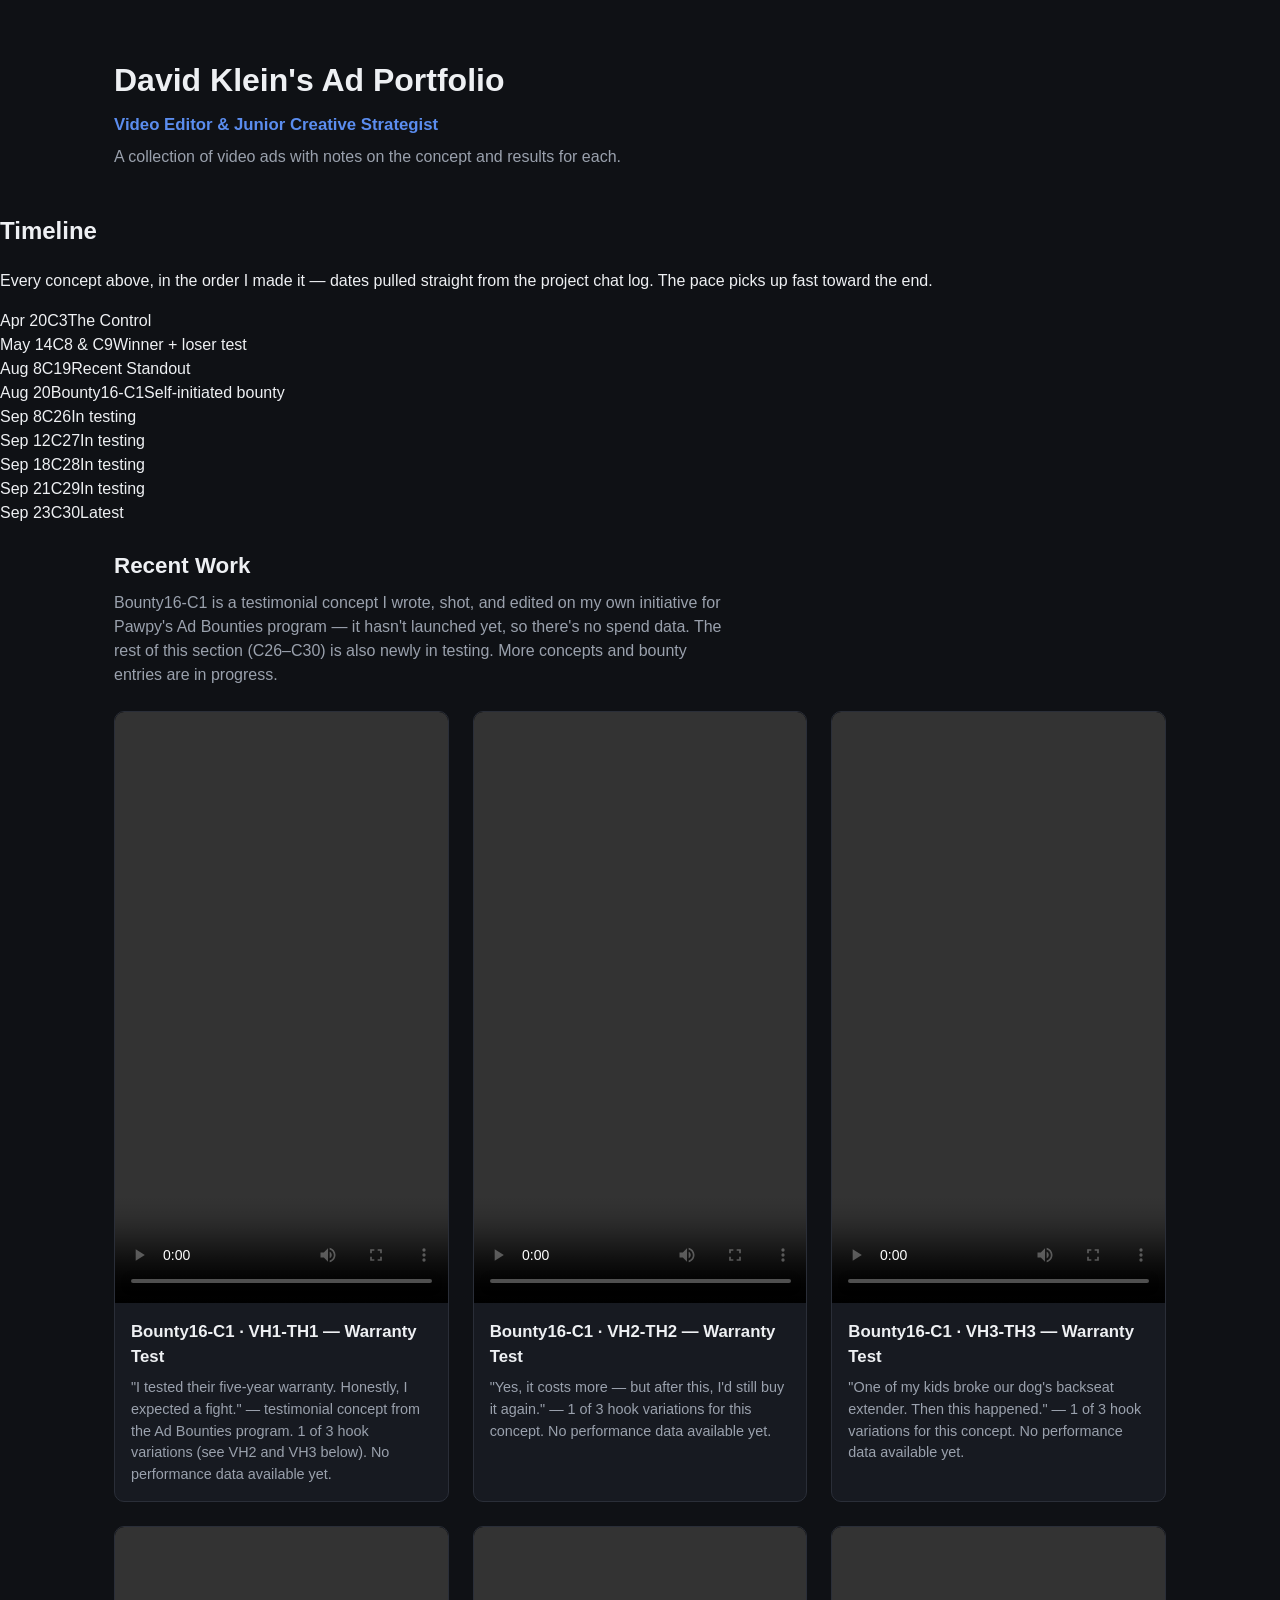
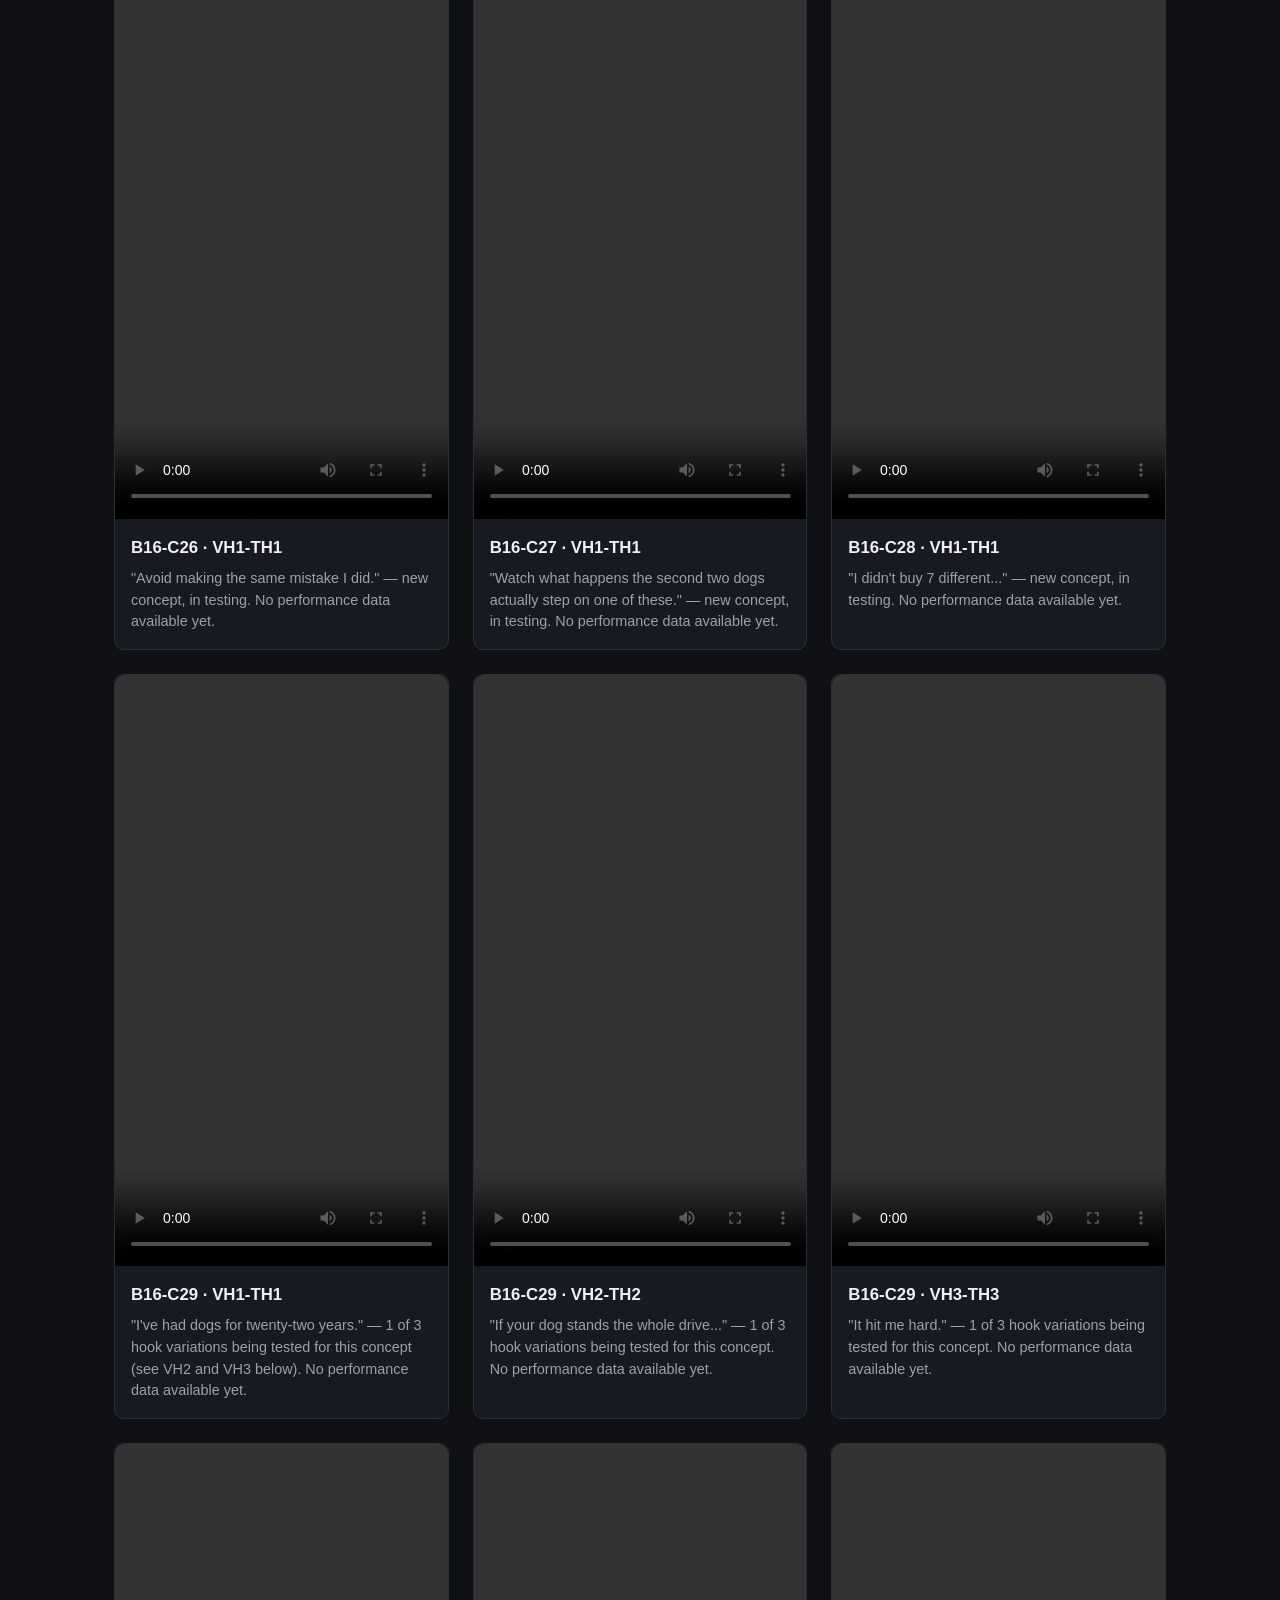
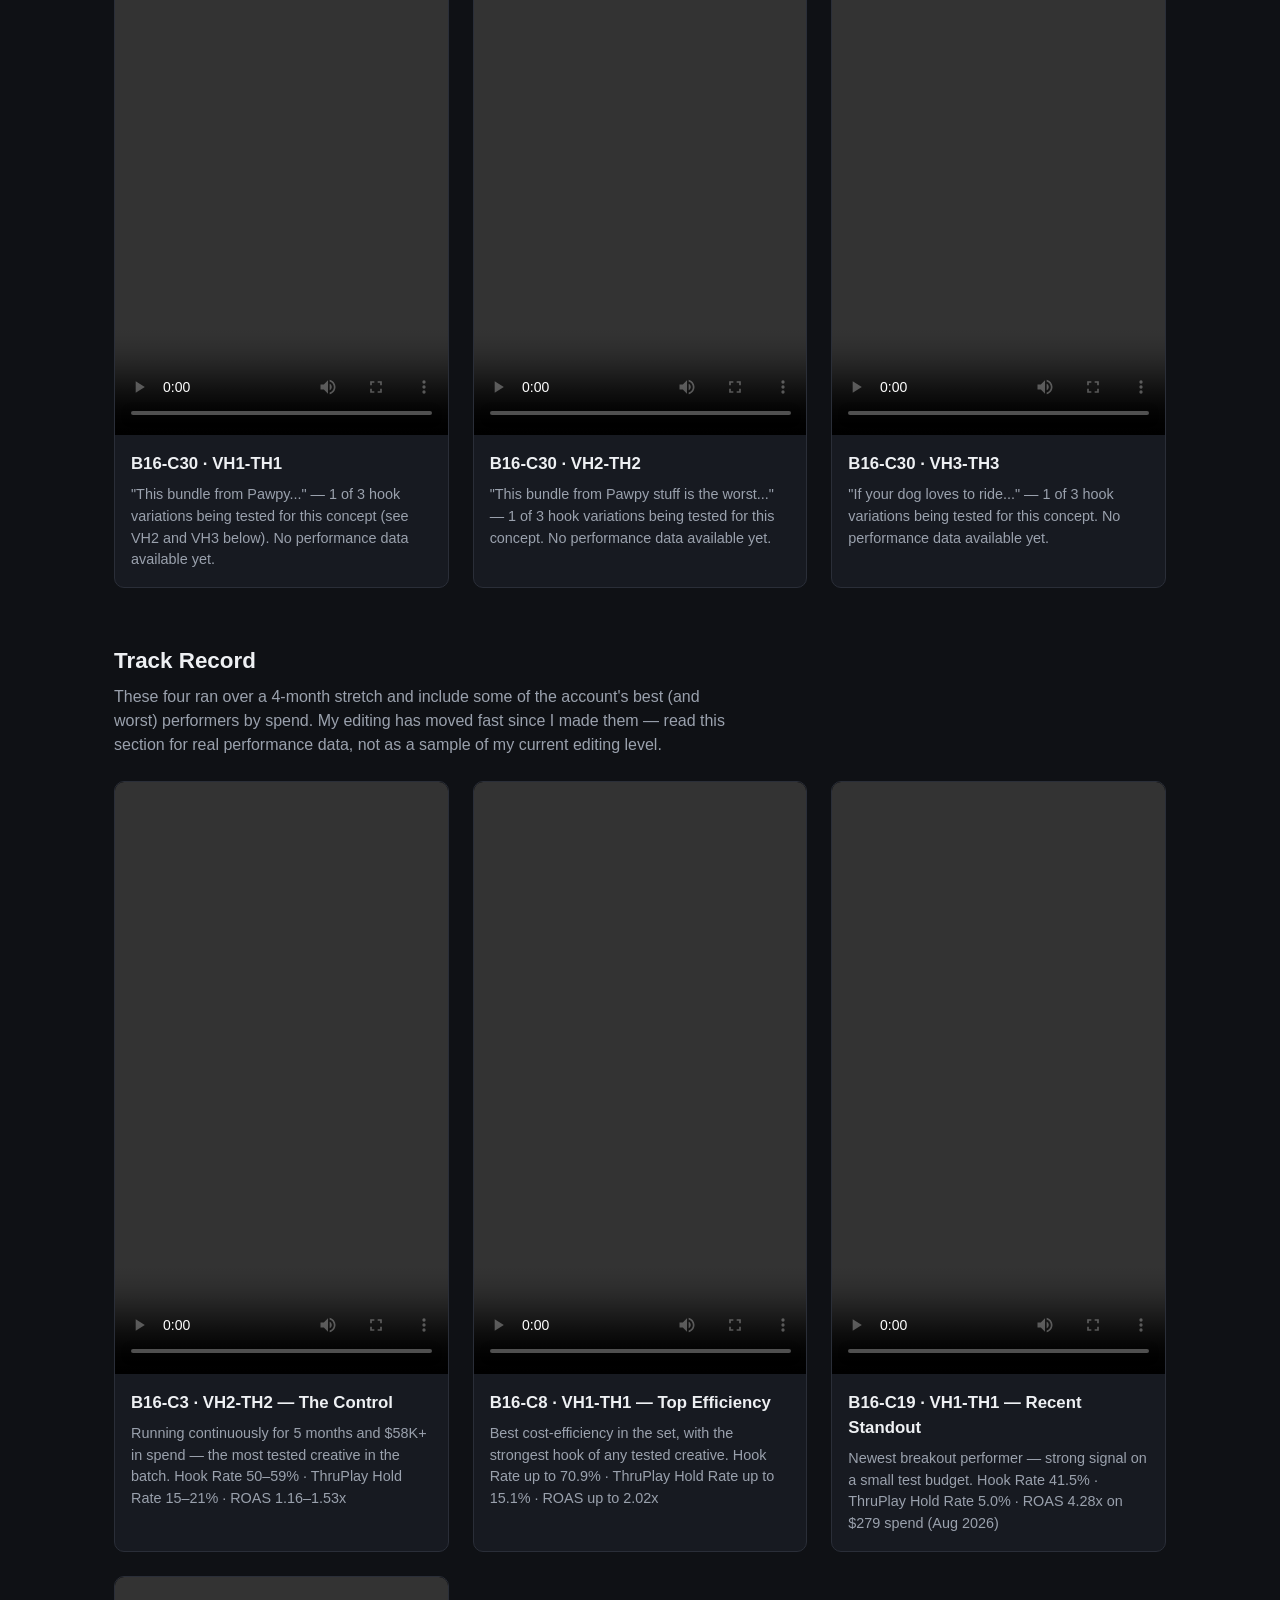
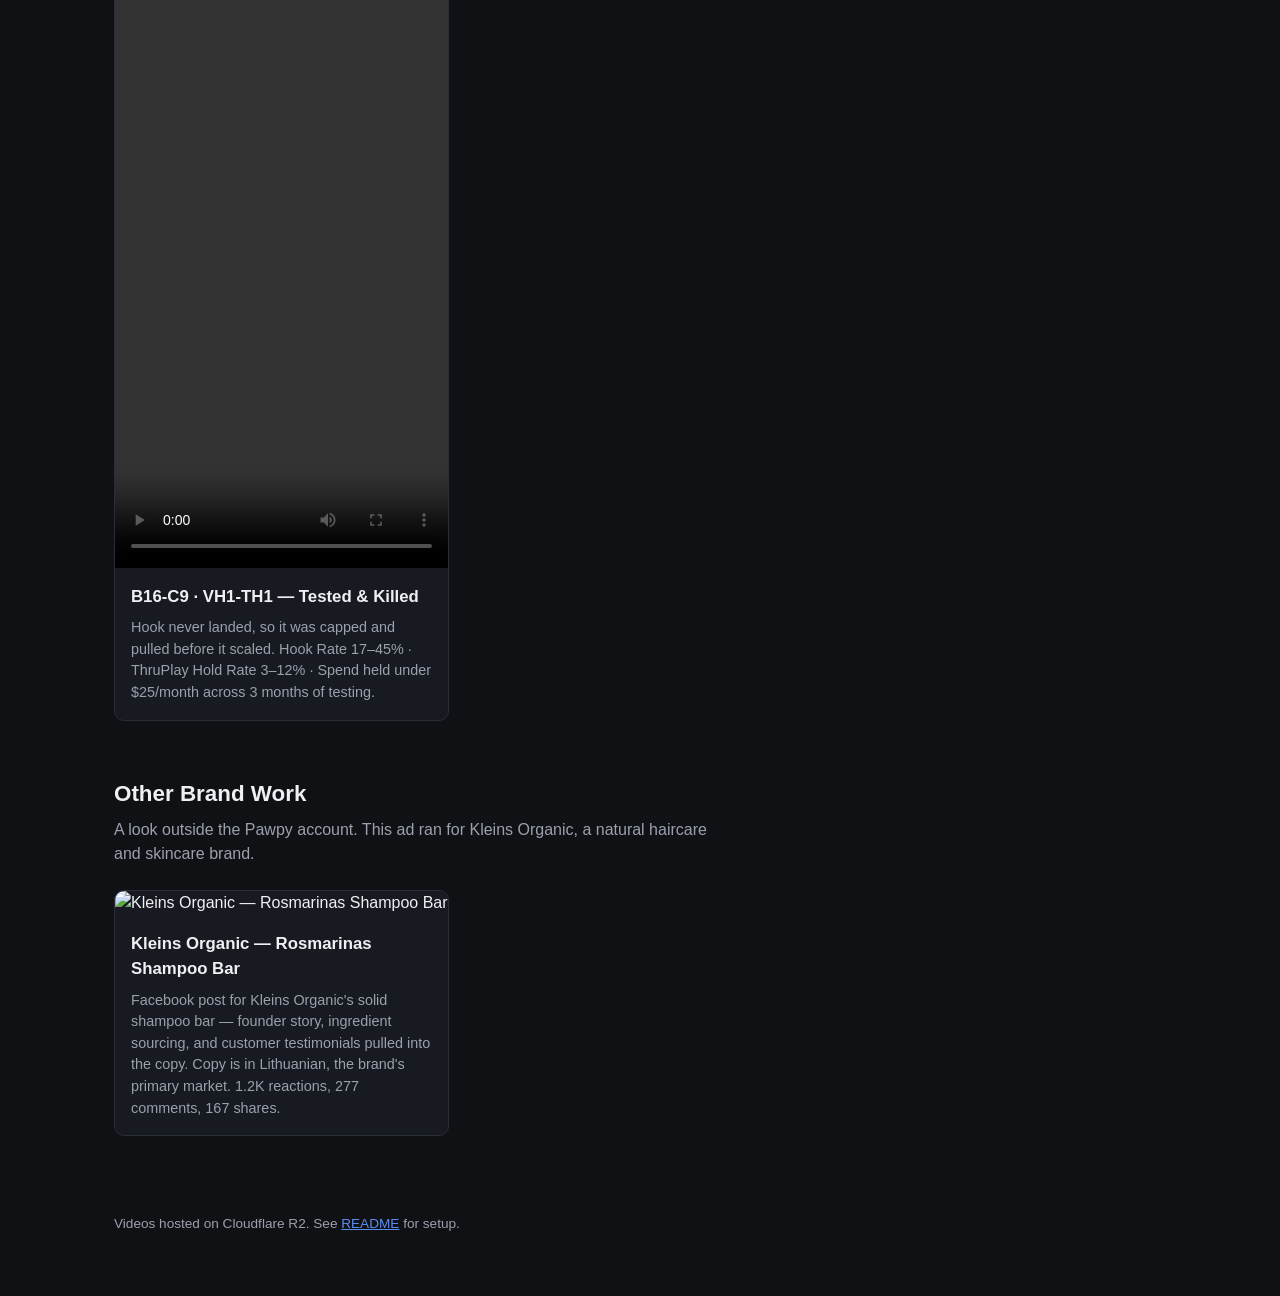
==== index.html @ e11c593f "Add #timeline mount point to index.html" ====
<!DOCTYPE html>
<html lang="en">
<head>
<meta charset="UTF-8" />
<meta name="viewport" content="width=device-width, initial-scale=1.0" />
<title>David Klein — Ad Portfolio</title>
<meta name="description" content="David Klein's video ad portfolio" />
<link rel="stylesheet" href="styles.css" />
</head>
<body>
<header>
<h1>David Klein's Ad Portfolio</h1>
<p class="subtitle">Video Editor &amp; Junior Creative Strategist</p>
<p>A collection of video ads with notes on the concept and results for each.</p>
</header>

<div id="timeline"></div>

<main id="portfolio"></main>

<footer>
<p>Videos hosted on Cloudflare R2. See <a href="README.md">README</a> for setup.</p>
</footer>

<script src="videos.js"></script>
<script src="app.js"></script>
</body>
</html>
---- styles.css ----
:root {
--bg: #0f1115;
--surface: #171a21;
--border: #2a2e38;
--text: #eef0f3;
--text-dim: #9aa1ad;
--accent: #5b8def;
}

* {
box-sizing: border-box;
}

body {
margin: 0;
font-family: -apple-system, BlinkMacSystemFont, "Segoe UI", Helvetica, Arial, sans-serif;
background: var(--bg);
color: var(--text);
line-height: 1.5;
}

header {
max-width: 1100px;
margin: 0 auto;
padding: 56px 24px 24px;
}

header h1 {
margin: 0 0 8px;
font-size: 2rem;
}

header .subtitle {
margin: 0 0 8px;
color: var(--accent);
font-weight: 600;
font-size: 1.05rem;
}

header p {
margin: 0;
color: var(--text-dim);
max-width: 60ch;
}

main {
max-width: 1100px;
margin: 0 auto;
padding: 24px 24px 64px;
}

.portfolio-section {
margin-bottom: 56px;
}

.portfolio-section:last-child {
margin-bottom: 0;
}

.portfolio-section h2 {
margin: 0 0 8px;
font-size: 1.4rem;
}

.section-intro {
margin: 0 0 24px;
color: var(--text-dim);
max-width: 70ch;
}

.grid {
display: grid;
grid-template-columns: repeat(auto-fill, minmax(320px, 1fr));
gap: 24px;
}

.card {
background: var(--surface);
border: 1px solid var(--border);
border-radius: 10px;
overflow: hidden;
display: flex;
flex-direction: column;
}

.card video {
width: 100%;
aspect-ratio: 9 / 16;
object-fit: cover;
background: #000;
display: block;
}

.card .placeholder {
width: 100%;
aspect-ratio: 9 / 16;
display: flex;
align-items: center;
justify-content: center;
color: var(--text-dim);
font-size: 0.85rem;
text-align: center;
padding: 16px;
background: repeating-linear-gradient(
45deg,
#1c2029,
#1c2029 10px,
#20242e 10px,
#20242e 20px
);
}

.card-body {
padding: 16px;
}

.card-body h3 {
margin: 0 0 8px;
font-size: 1.05rem;
}

.card-body p {
margin: 0;
color: var(--text-dim);
font-size: 0.9rem;
}

footer {
max-width: 1100px;
margin: 0 auto;
padding: 0 24px 48px;
color: var(--text-dim);
font-size: 0.85rem;
}

footer a {
color: var(--accent);
}
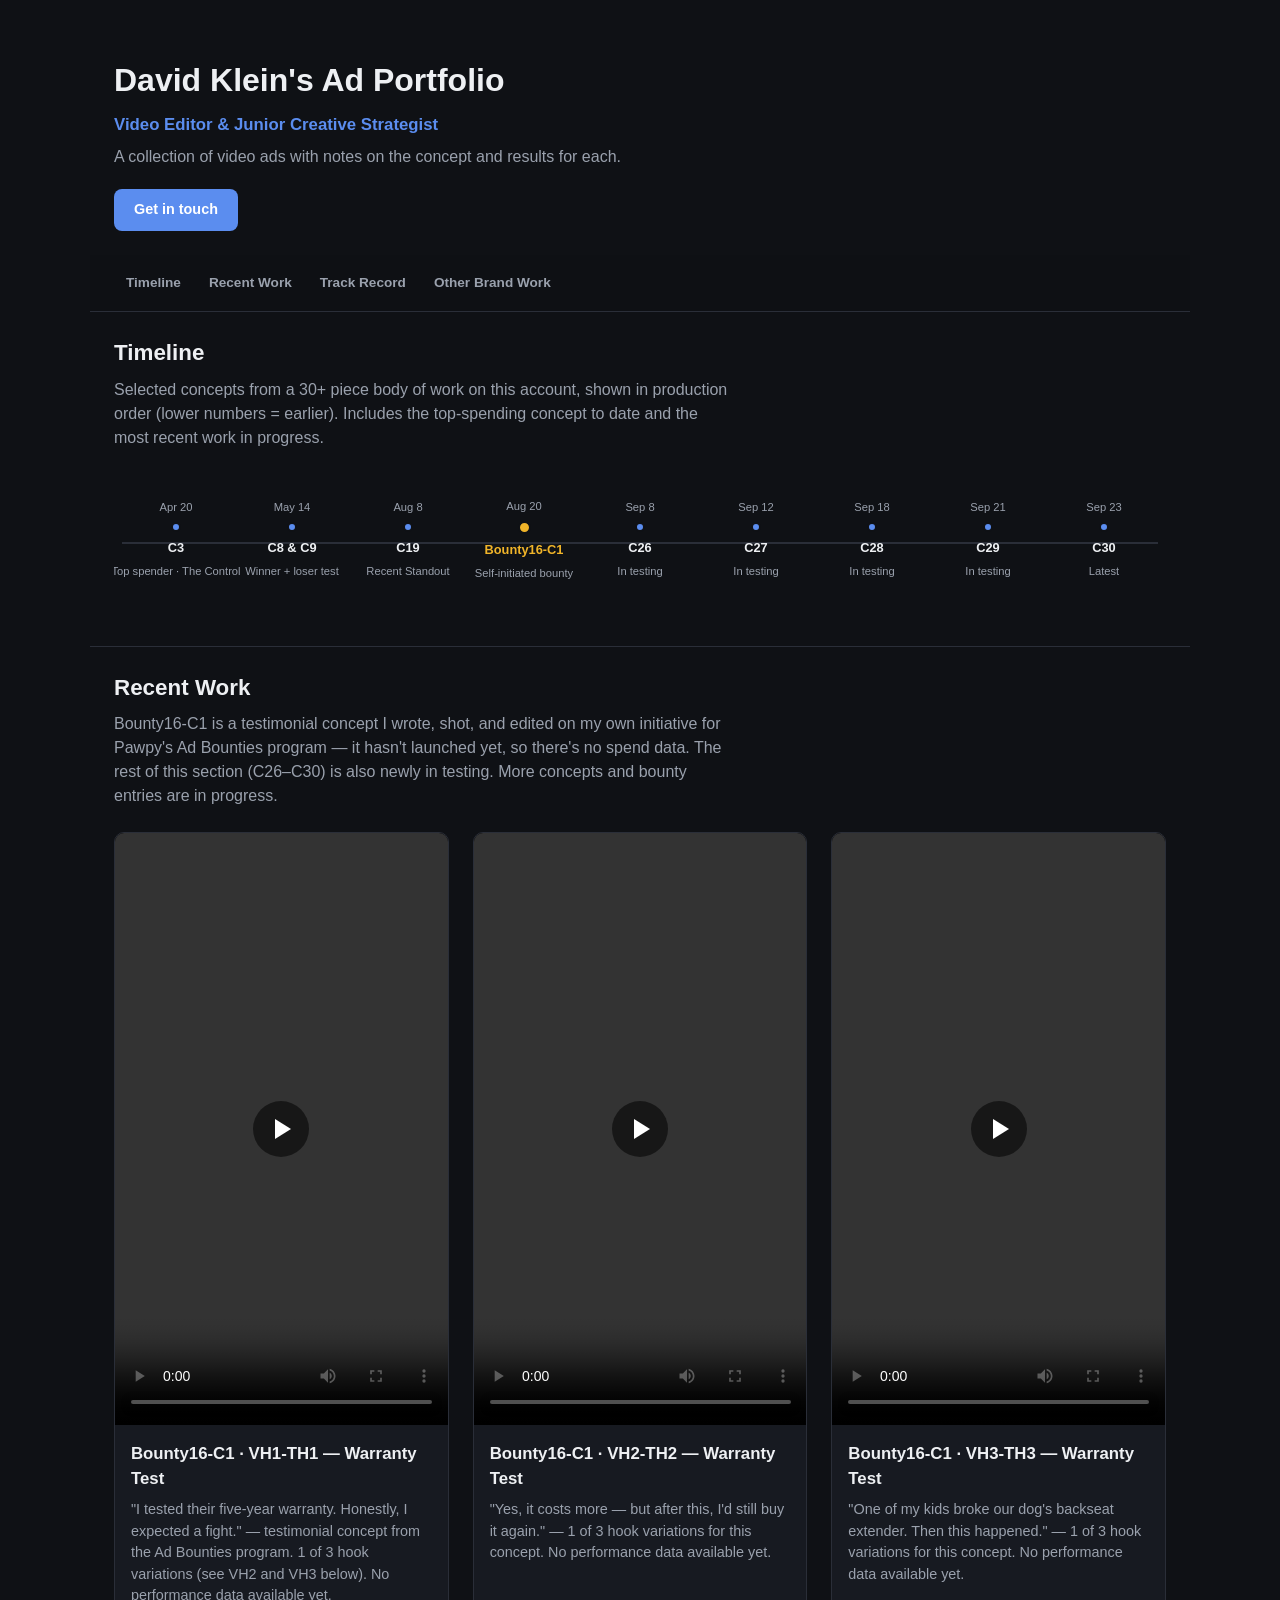
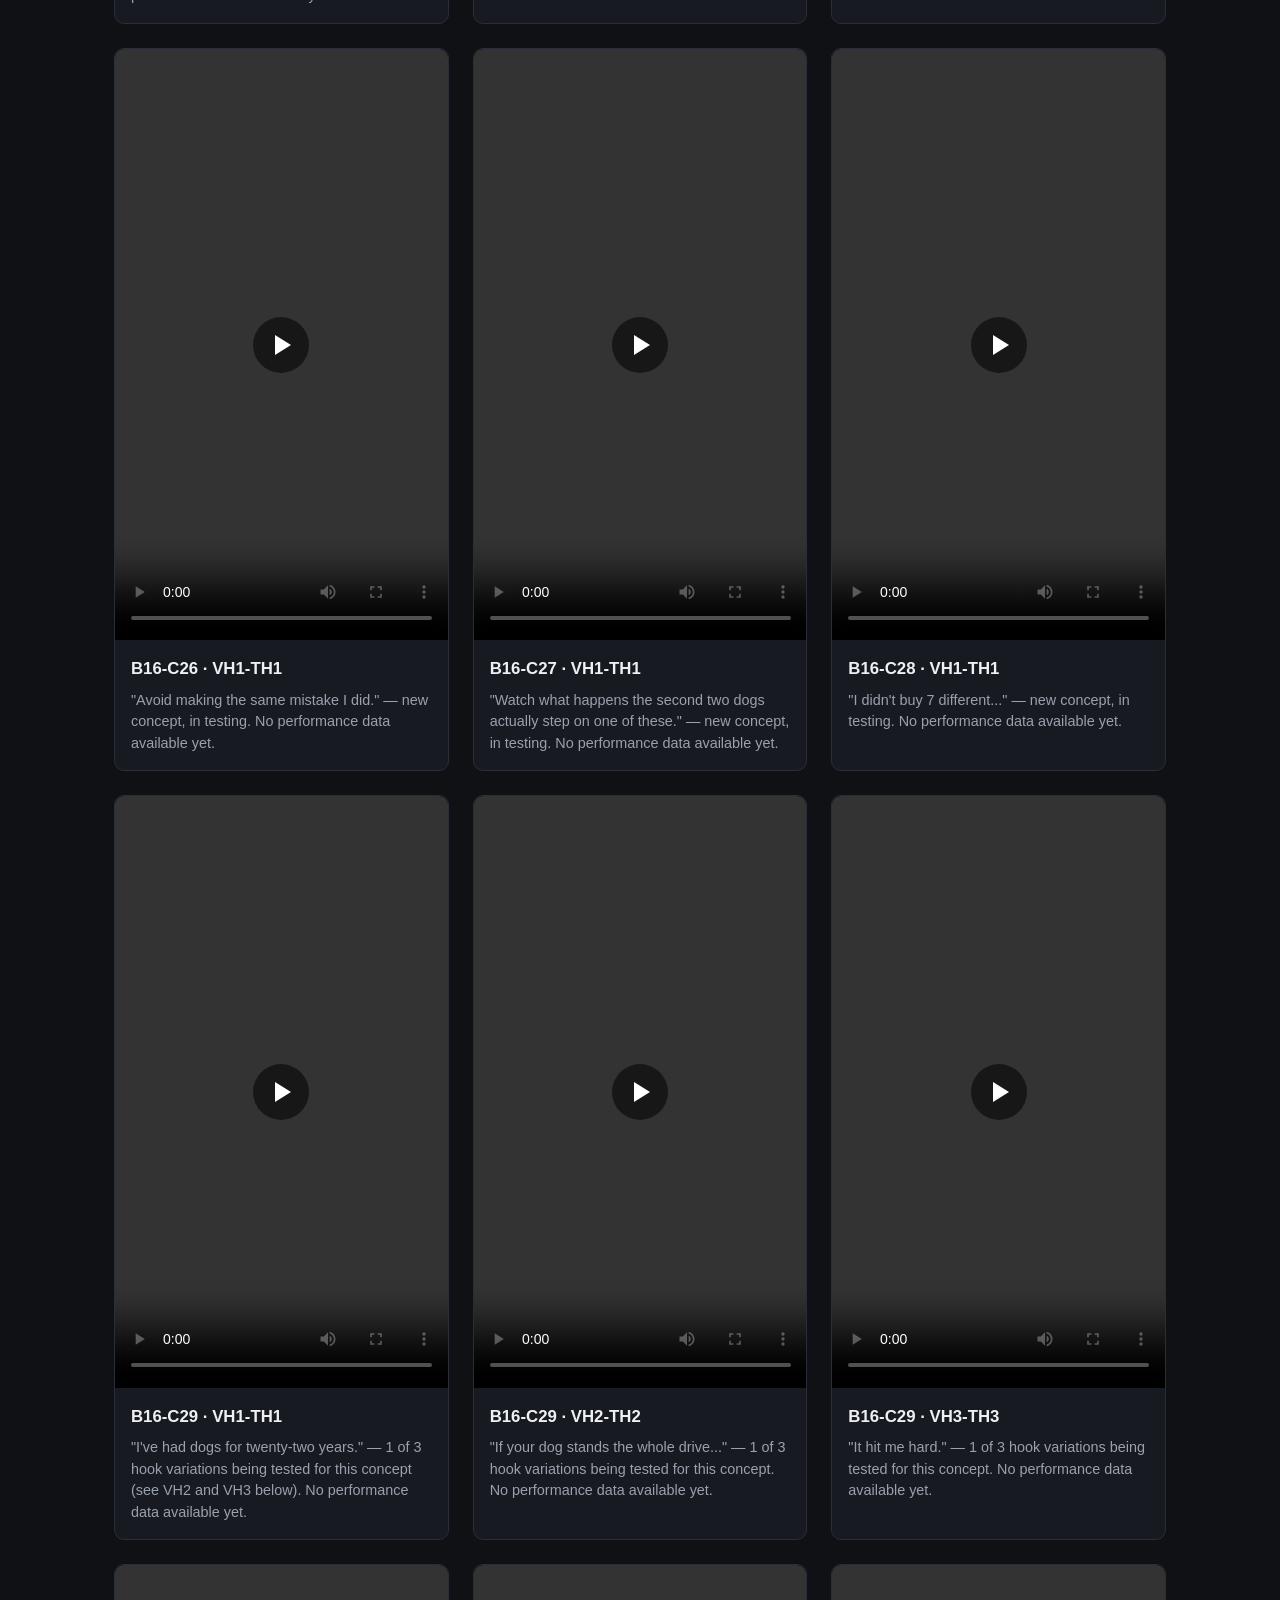
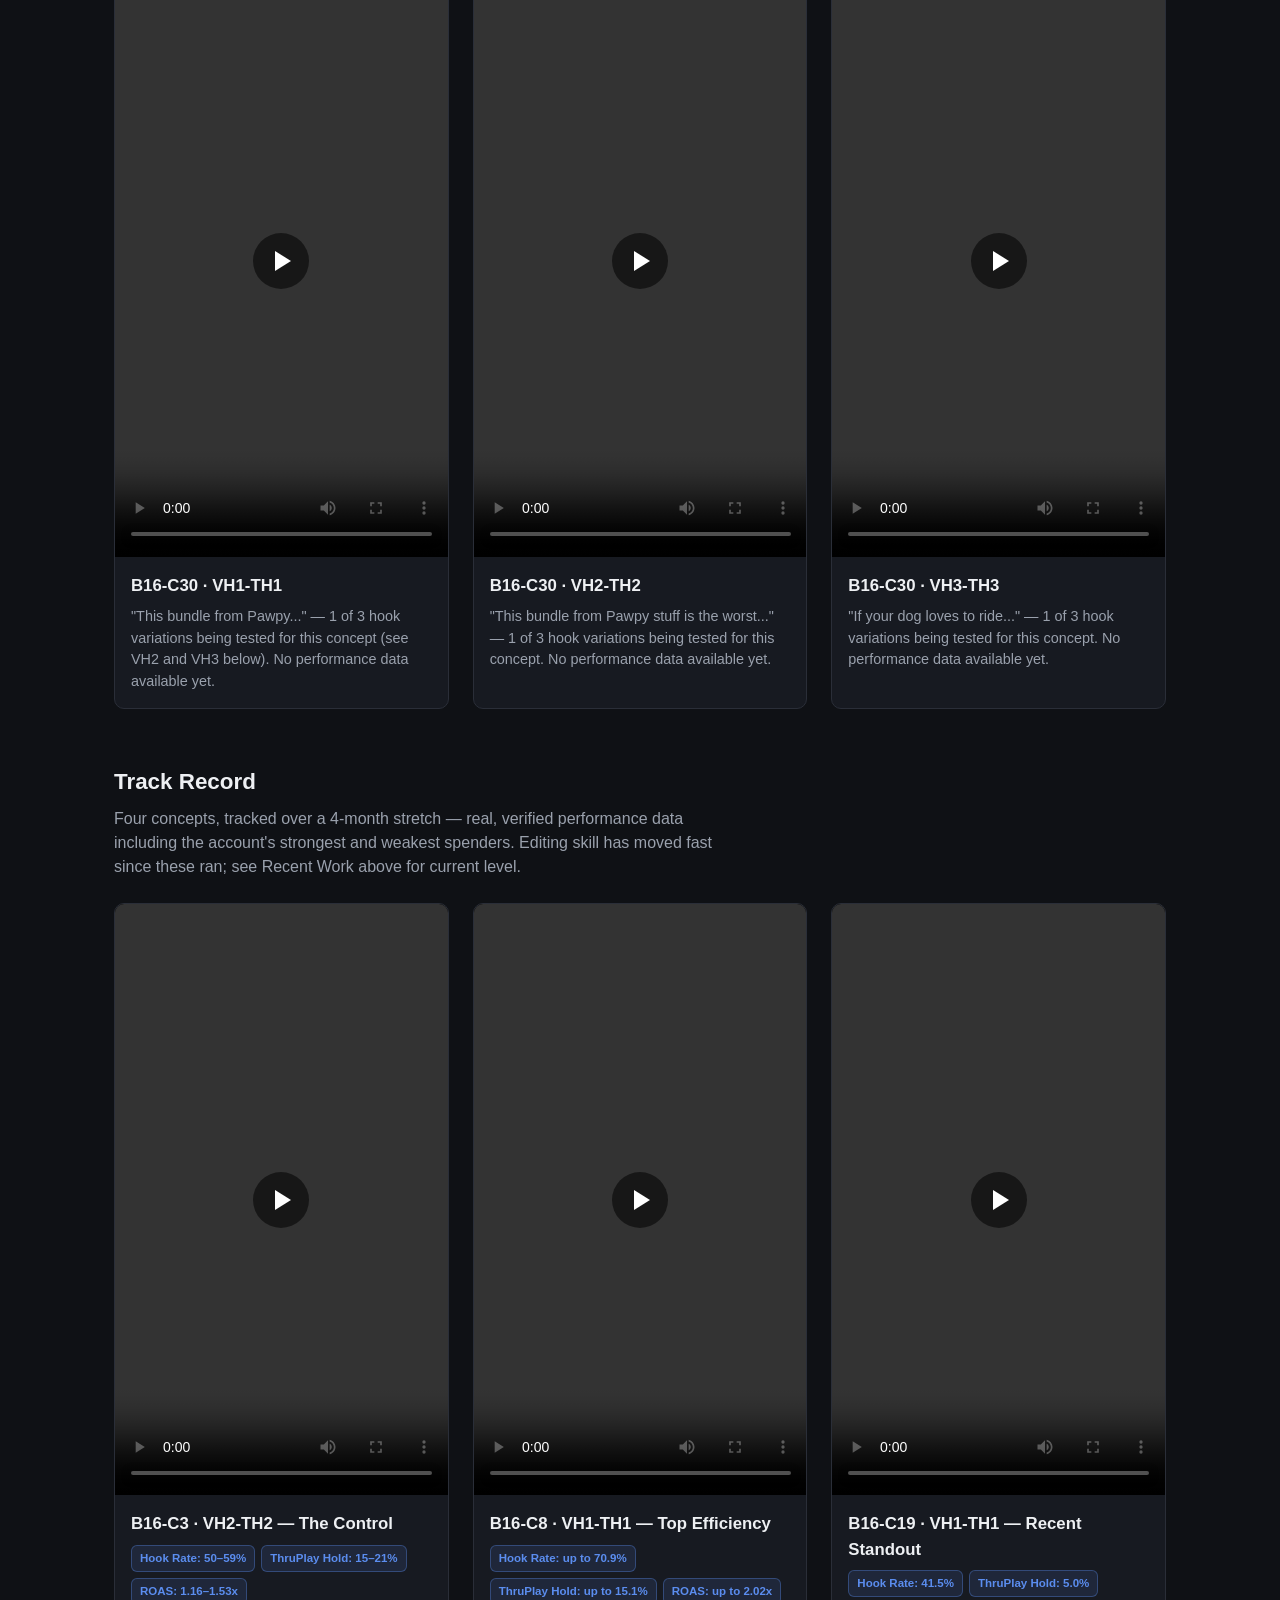
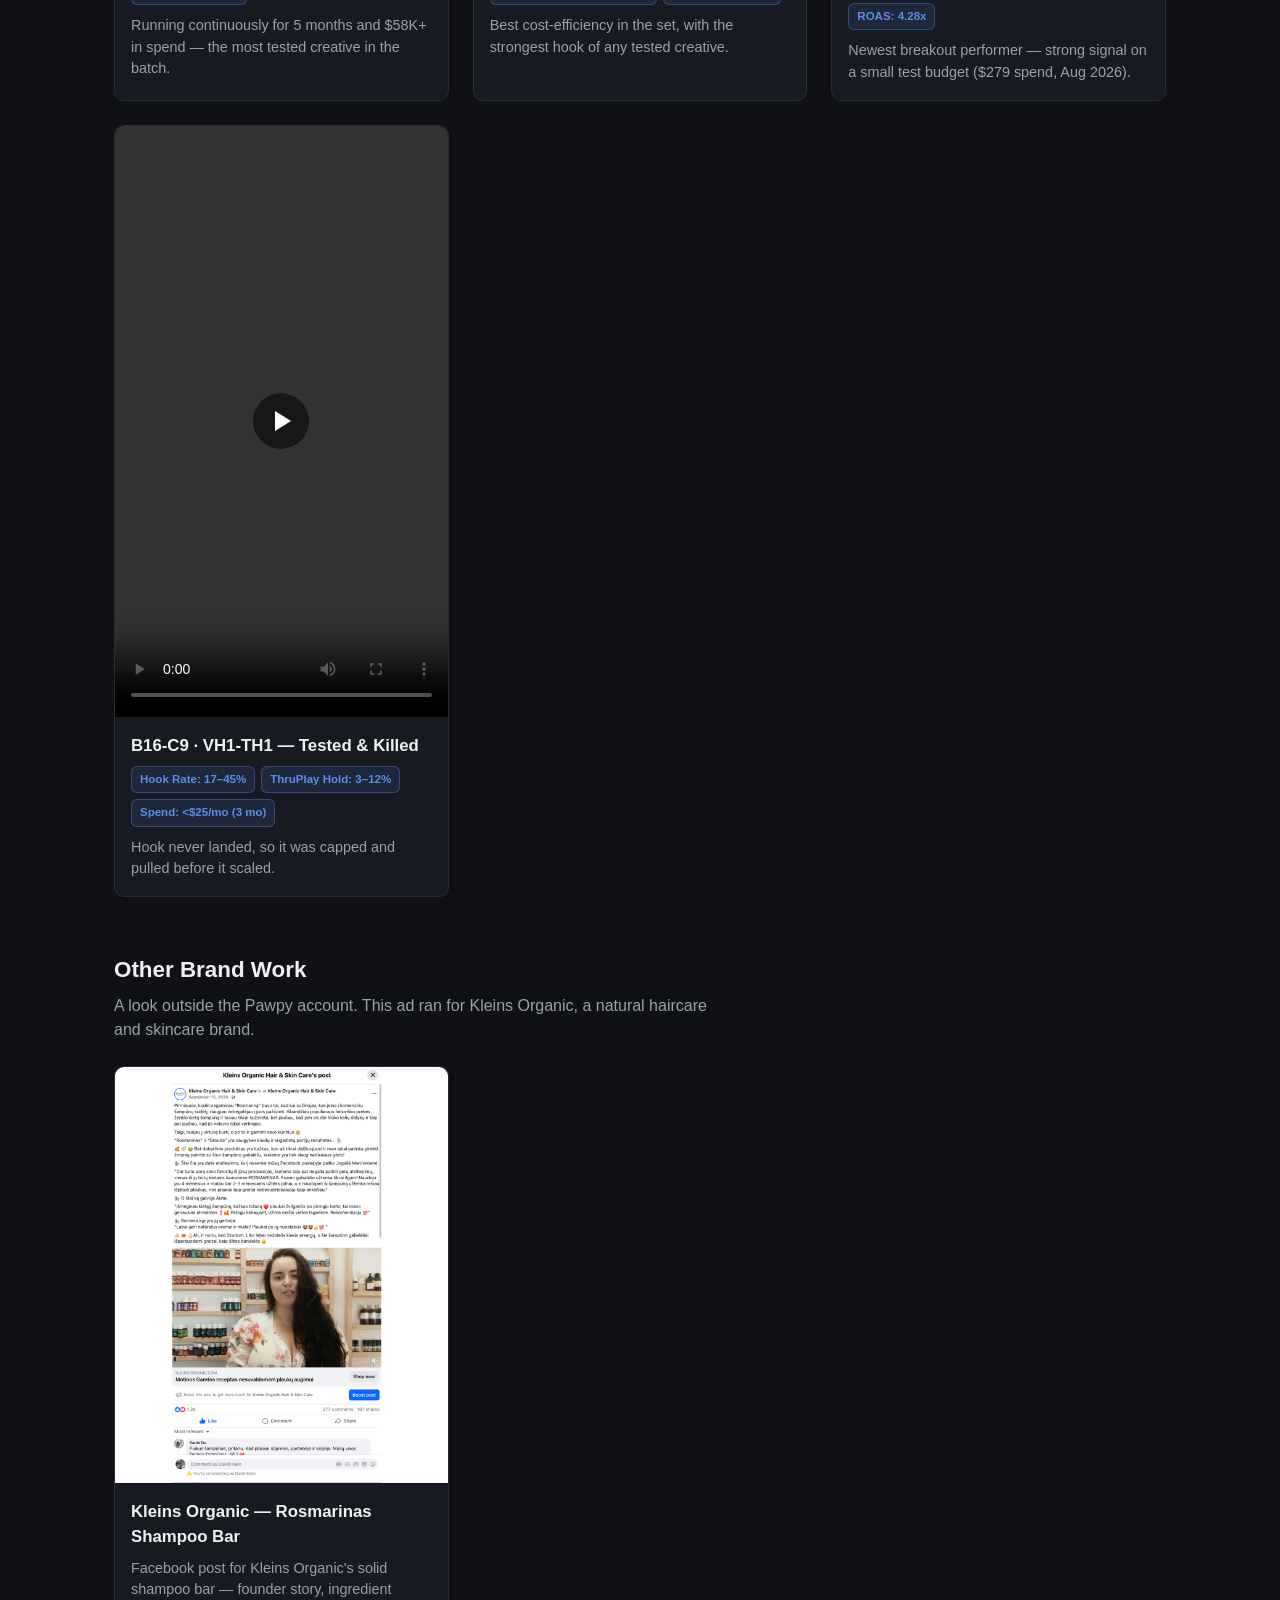
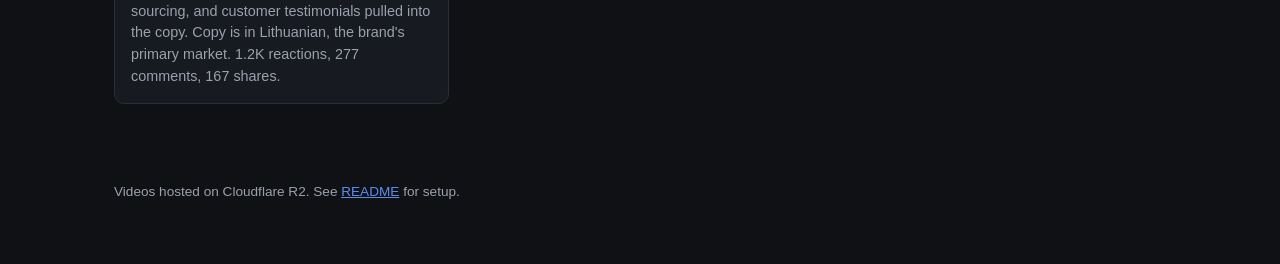
==== commit 3194663f: "Add sticky section nav, contact CTA, stat badges, and click-to-play affordance - Sticky nav linking " ====
--- a/index.html
+++ b/index.html
@@ -12,7 +12,10 @@
 <h1>David Klein's Ad Portfolio</h1>
 <p class="subtitle">Video Editor &amp; Junior Creative Strategist</p>
 <p>A collection of video ads with notes on the concept and results for each.</p>
+<a class="contact-cta" href="mailto:polygoncopywriting@gmail.com">Get in touch</a>
 </header>
+
+<nav id="site-nav" class="site-nav"></nav>
 
 <div id="timeline"></div>
 
--- a/styles.css
+++ b/styles.css
@@ -5,10 +5,15 @@
 --text: #eef0f3;
 --text-dim: #9aa1ad;
 --accent: #5b8def;
+--highlight: #f0b429;
 }
 
 * {
 box-sizing: border-box;
+}
+
+html {
+scroll-behavior: smooth;
 }
 
 body {
@@ -43,6 +48,142 @@
 max-width: 60ch;
 }
 
+.contact-cta {
+display: inline-block;
+margin-top: 20px;
+padding: 10px 20px;
+background: var(--accent);
+color: #fff;
+text-decoration: none;
+font-weight: 600;
+font-size: 0.9rem;
+border-radius: 8px;
+}
+
+.contact-cta:hover {
+opacity: 0.9;
+}
+
+.site-nav {
+position: sticky;
+top: 0;
+z-index: 10;
+display: flex;
+flex-wrap: wrap;
+gap: 4px;
+max-width: 1100px;
+margin: 0 auto;
+padding: 12px 24px;
+background: rgba(15, 17, 21, 0.92);
+backdrop-filter: blur(6px);
+border-bottom: 1px solid var(--border);
+}
+
+.site-nav a {
+color: var(--text-dim);
+text-decoration: none;
+font-size: 0.85rem;
+font-weight: 600;
+padding: 6px 12px;
+border-radius: 6px;
+}
+
+.site-nav a:hover {
+color: var(--text);
+background: var(--surface);
+}
+
+#timeline {
+max-width: 1100px;
+margin: 0 auto;
+padding: 24px 24px 32px;
+border-bottom: 1px solid var(--border);
+scroll-margin-top: 56px;
+}
+
+.timeline-wrap h2 {
+margin: 0 0 8px;
+font-size: 1.4rem;
+}
+
+.timeline-note {
+margin: 0 0 20px;
+color: var(--text-dim);
+max-width: 70ch;
+}
+
+.timeline-scroller {
+overflow-x: auto;
+}
+
+.timeline-track {
+position: relative;
+display: flex;
+align-items: center;
+gap: 8px;
+min-width: 720px;
+padding: 28px 8px 32px;
+}
+
+.timeline-track::before {
+content: "";
+position: absolute;
+left: 8px;
+right: 8px;
+top: 50%;
+height: 2px;
+background: var(--border);
+z-index: 0;
+}
+
+.timeline-node {
+position: relative;
+z-index: 1;
+flex: 1 1 0;
+min-width: 70px;
+display: flex;
+flex-direction: column;
+align-items: center;
+gap: 6px;
+text-align: center;
+}
+
+.timeline-date {
+font-size: 0.7rem;
+color: var(--text-dim);
+white-space: nowrap;
+}
+
+.timeline-dot {
+width: 10px;
+height: 10px;
+border-radius: 50%;
+background: var(--accent);
+border: 2px solid var(--bg);
+}
+
+.timeline-tag {
+font-size: 0.8rem;
+font-weight: 600;
+white-space: nowrap;
+}
+
+.timeline-node-note {
+font-size: 0.7rem;
+color: var(--text-dim);
+white-space: nowrap;
+}
+
+.timeline-node.highlight .timeline-dot {
+background: var(--highlight);
+width: 13px;
+height: 13px;
+}
+
+.timeline-node.highlight .timeline-tag {
+color: var(--highlight);
+}
+
 main {
 max-width: 1100px;
 margin: 0 auto;
@@ -51,6 +192,7 @@
 
 .portfolio-section {
 margin-bottom: 56px;
+scroll-margin-top: 56px;
 }
 
 .portfolio-section:last-child {
@@ -81,6 +223,10 @@
 overflow: hidden;
 display: flex;
 flex-direction: column;
+}
+
+.media {
+position: relative;
 }
 
 .card video {
@@ -89,6 +235,46 @@
 object-fit: cover;
 background: #000;
 display: block;
+}
+
+.card img {
+width: 100%;
+aspect-ratio: 4 / 5;
+object-fit: contain;
+background: #000;
+display: block;
+}
+
+.play-overlay {
+position: absolute;
+inset: 0;
+display: flex;
+align-items: center;
+justify-content: center;
+pointer-events: none;
+transition: opacity 0.15s ease;
+}
+
+.media.playing .play-overlay {
+opacity: 0;
+}
+
+.play-overlay-icon {
+width: 56px;
+height: 56px;
+border-radius: 50%;
+background: rgba(0, 0, 0, 0.55);
+display: flex;
+align-items: center;
+justify-content: center;
+}
+
+.play-overlay-icon::after {
+content: "";
+margin-left: 4px;
+border-style: solid;
+border-width: 10px 0 10px 16px;
+border-color: transparent transparent transparent #fff;
 }
 
 .card .placeholder {
@@ -125,6 +311,24 @@
 font-size: 0.9rem;
 }
 
+.stat-row {
+display: flex;
+flex-wrap: wrap;
+gap: 6px;
+margin: 0 0 10px;
+}
+
+.stat-badge {
+background: rgba(91, 141, 239, 0.12);
+color: var(--accent);
+border: 1px solid rgba(91, 141, 239, 0.35);
+font-size: 0.72rem;
+font-weight: 600;
+padding: 4px 8px;
+border-radius: 6px;
+white-space: nowrap;
+}
+
 footer {
 max-width: 1100px;
 margin: 0 auto;
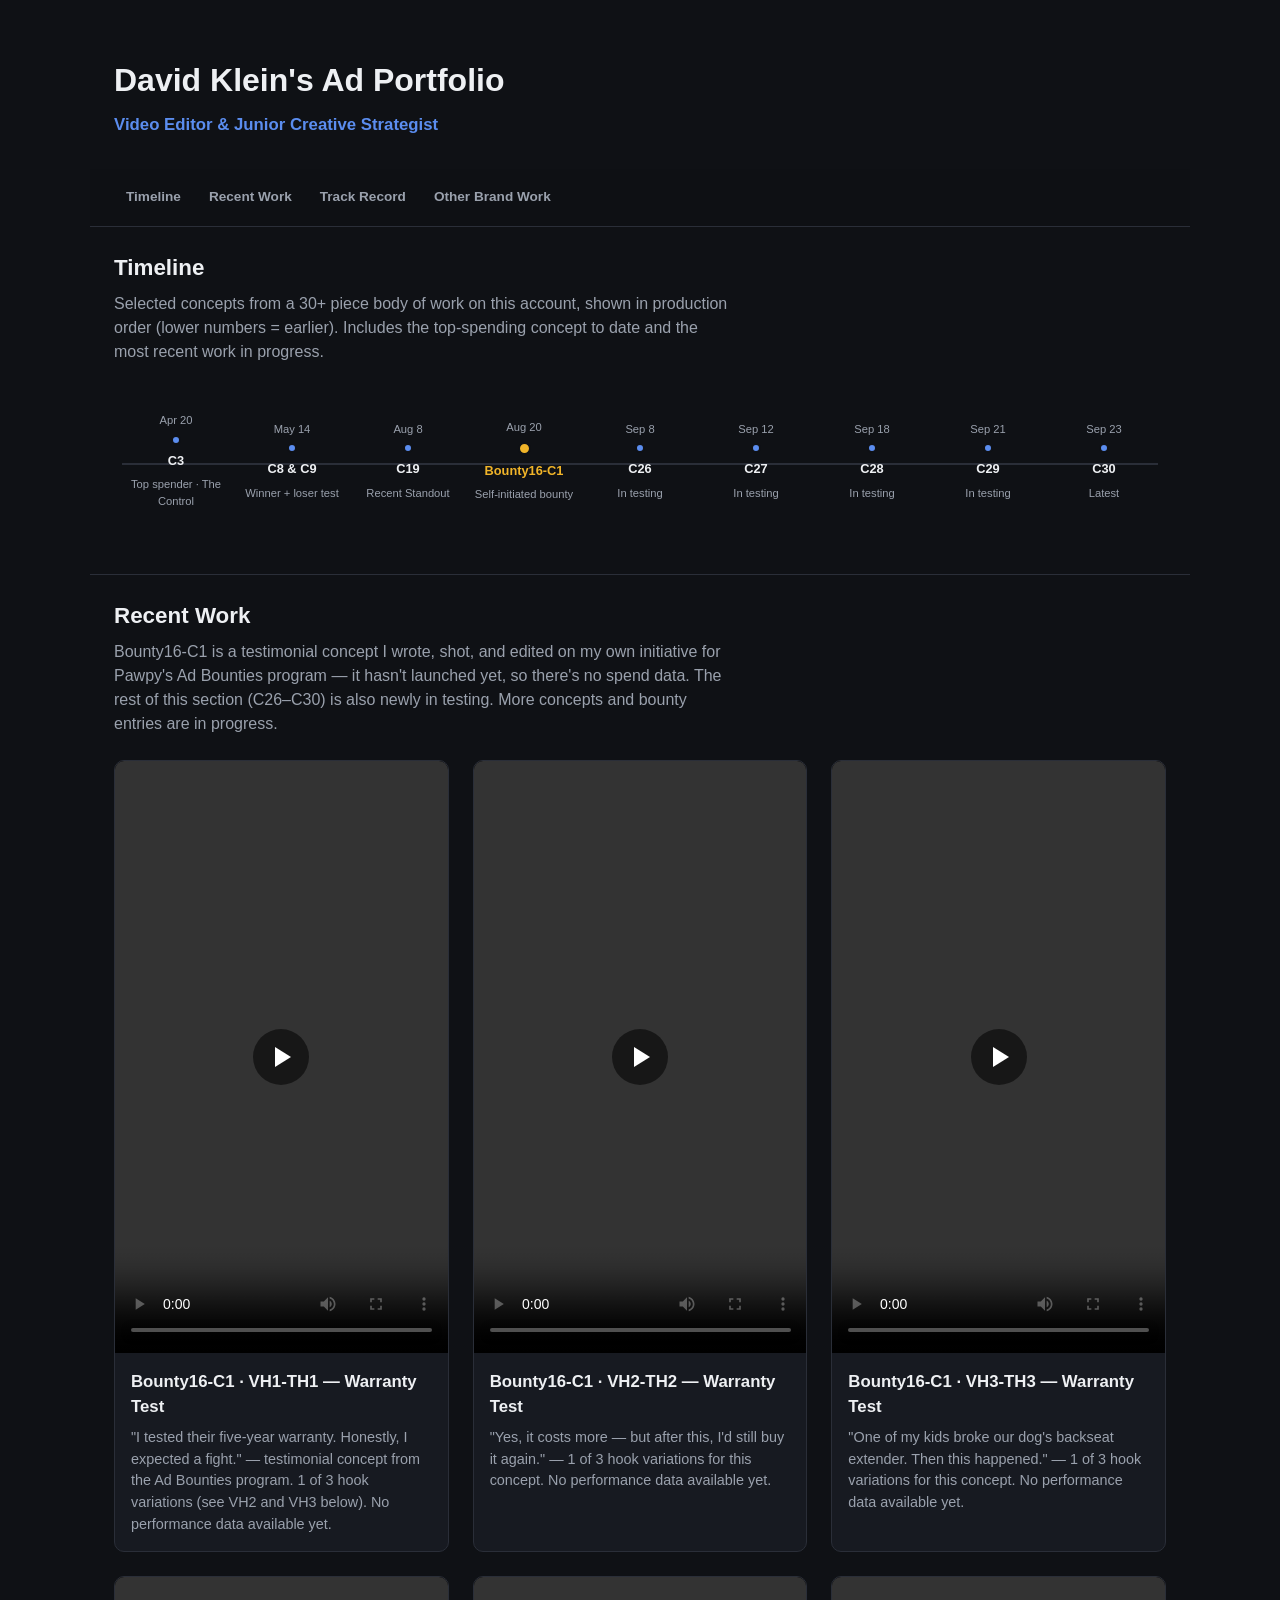
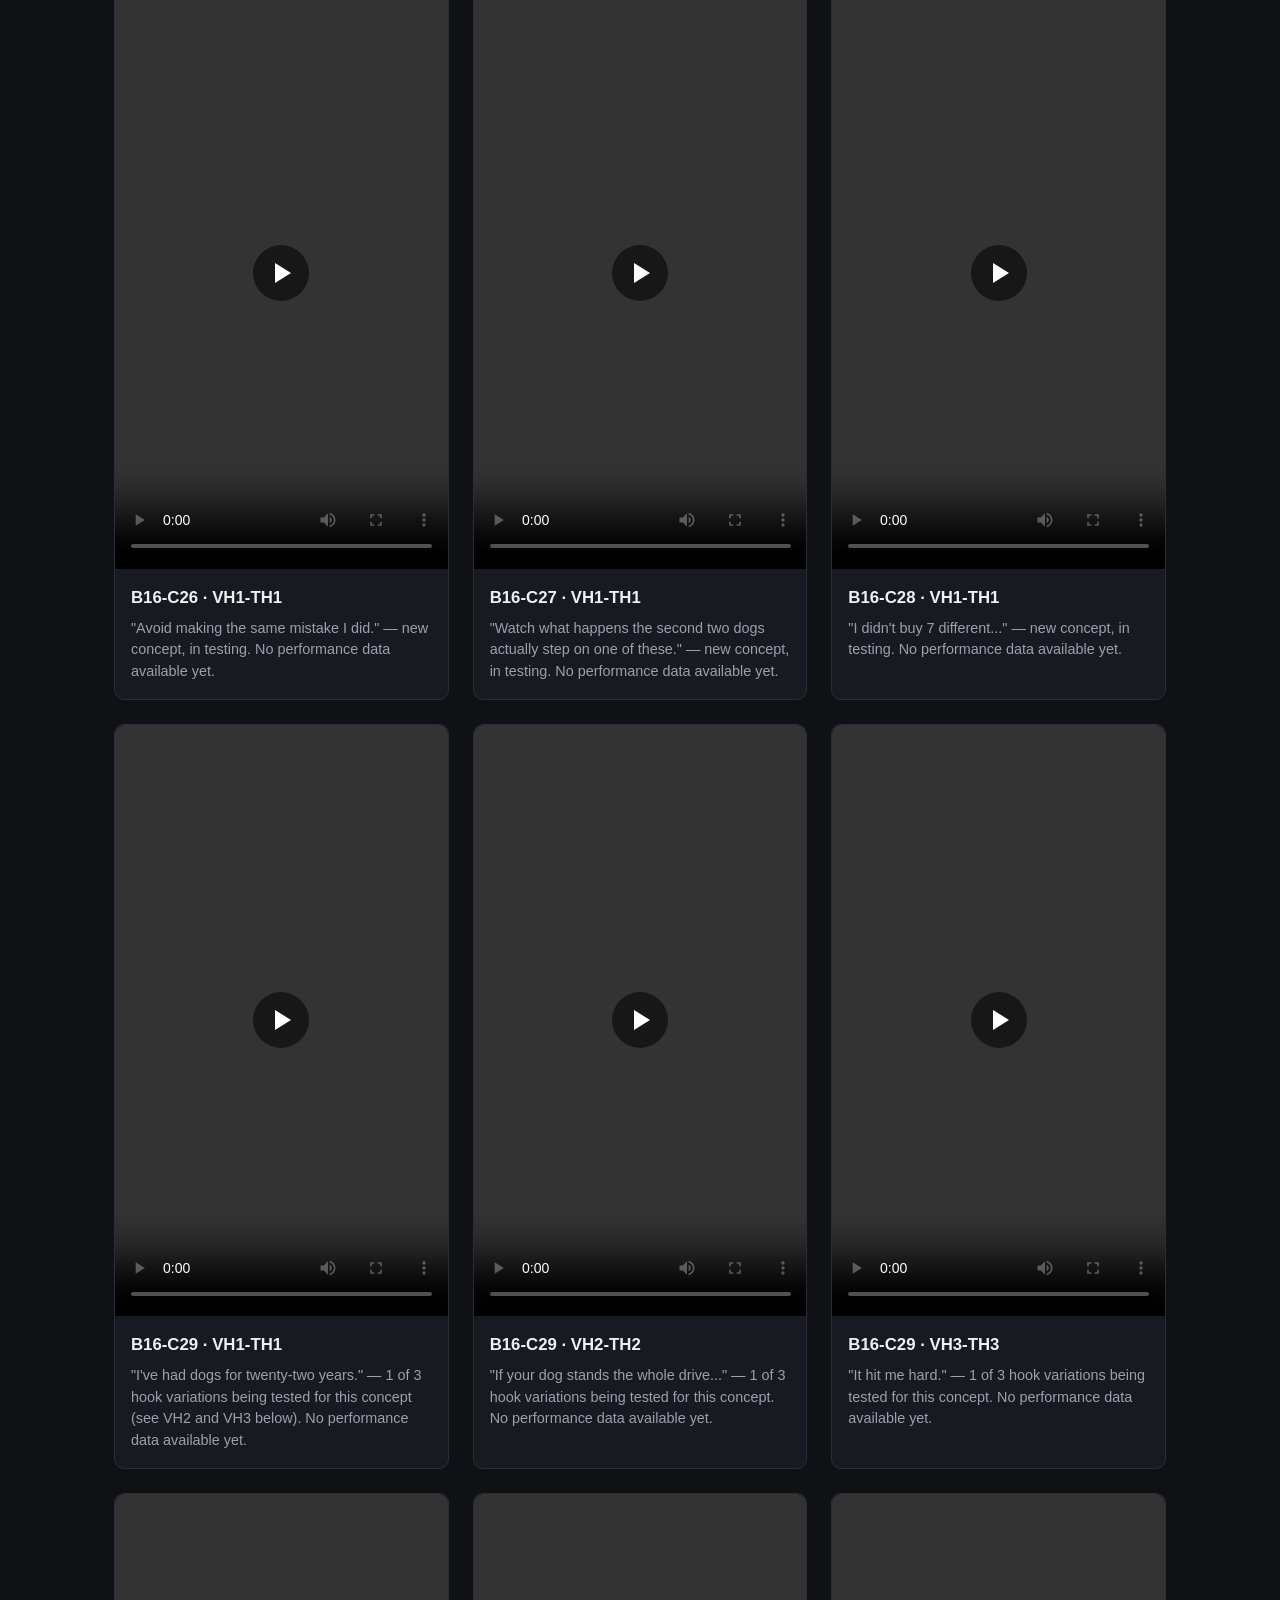
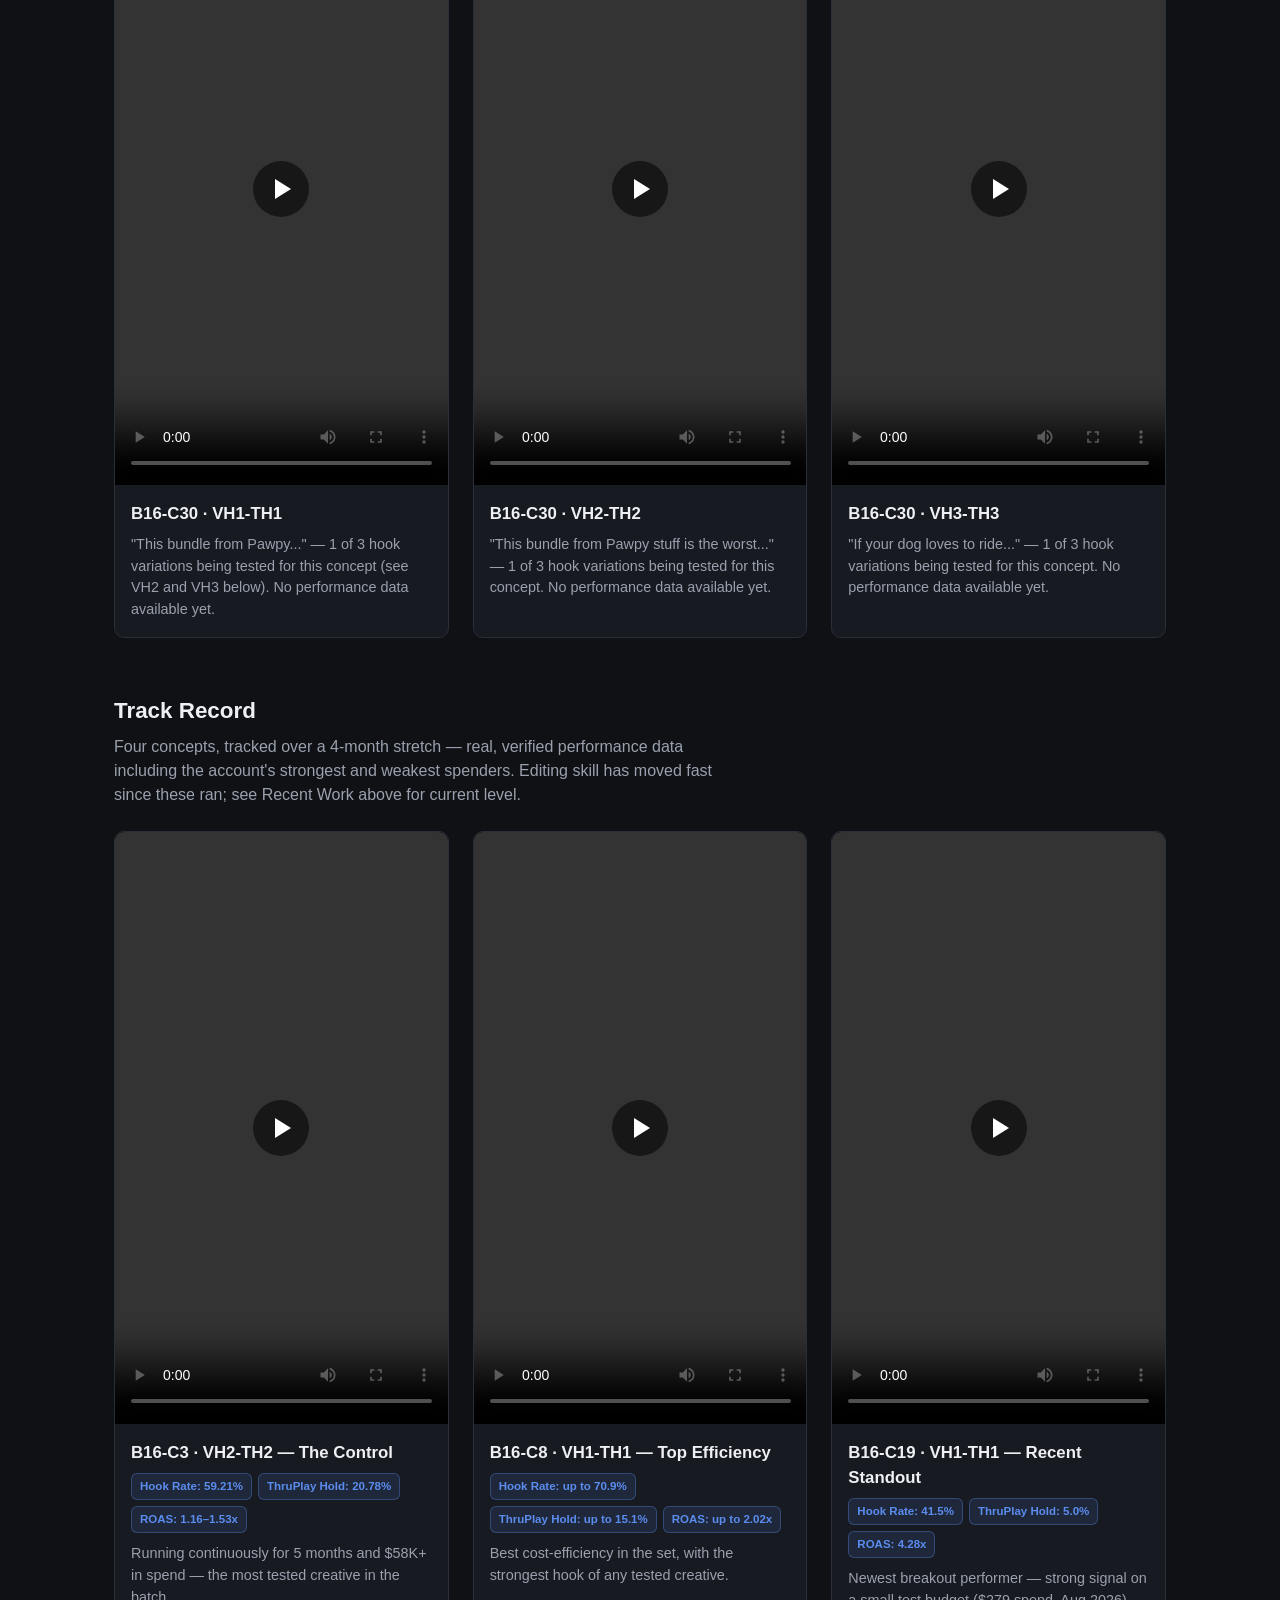
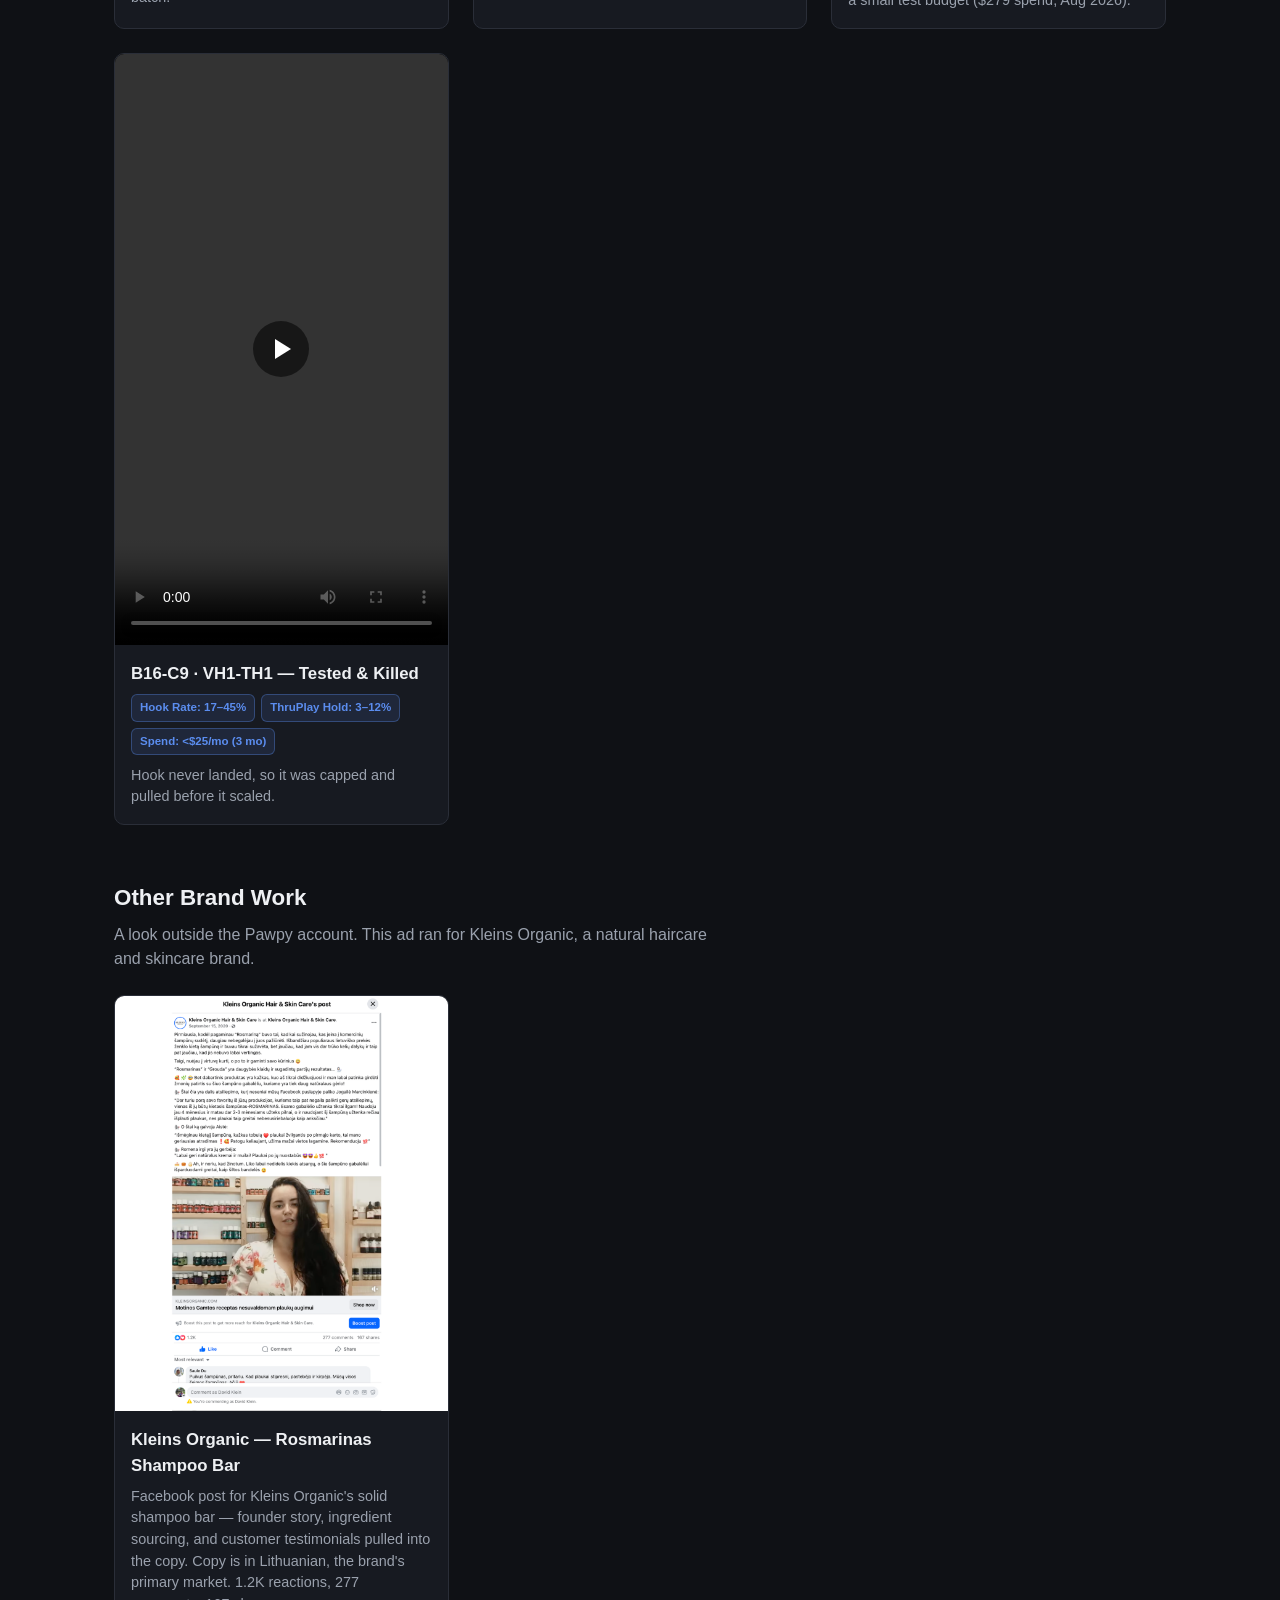
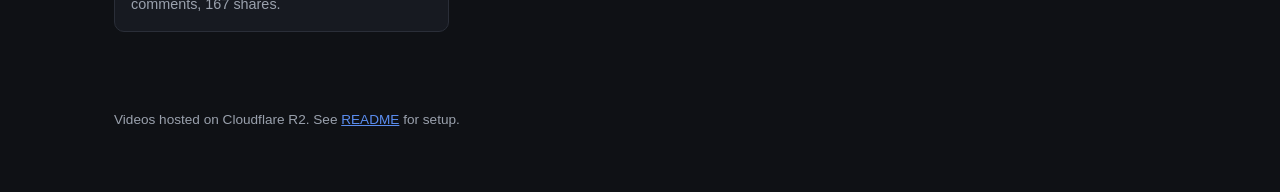
==== commit 80872d74: "Remove dead mailto CTA and its subtitle line from header" ====
--- a/index.html
+++ b/index.html
@@ -11,8 +11,6 @@
 <header>
 <h1>David Klein's Ad Portfolio</h1>
 <p class="subtitle">Video Editor &amp; Junior Creative Strategist</p>
-<p>A collection of video ads with notes on the concept and results for each.</p>
-<a class="contact-cta" href="mailto:polygoncopywriting@gmail.com">Get in touch</a>
 </header>
 
 <nav id="site-nav" class="site-nav"></nav>
--- a/styles.css
+++ b/styles.css
@@ -170,8 +170,11 @@
 
 .timeline-node-note {
 font-size: 0.7rem;
-color: var(--text-dim);
-white-space: nowrap;
+  color: var(--text-dim);
+  white-space: normal;
+  align-self: stretch;
+  max-width: 100%;
+  word-break: break-word;
 }
 
 .timeline-node.highlight .timeline-dot {
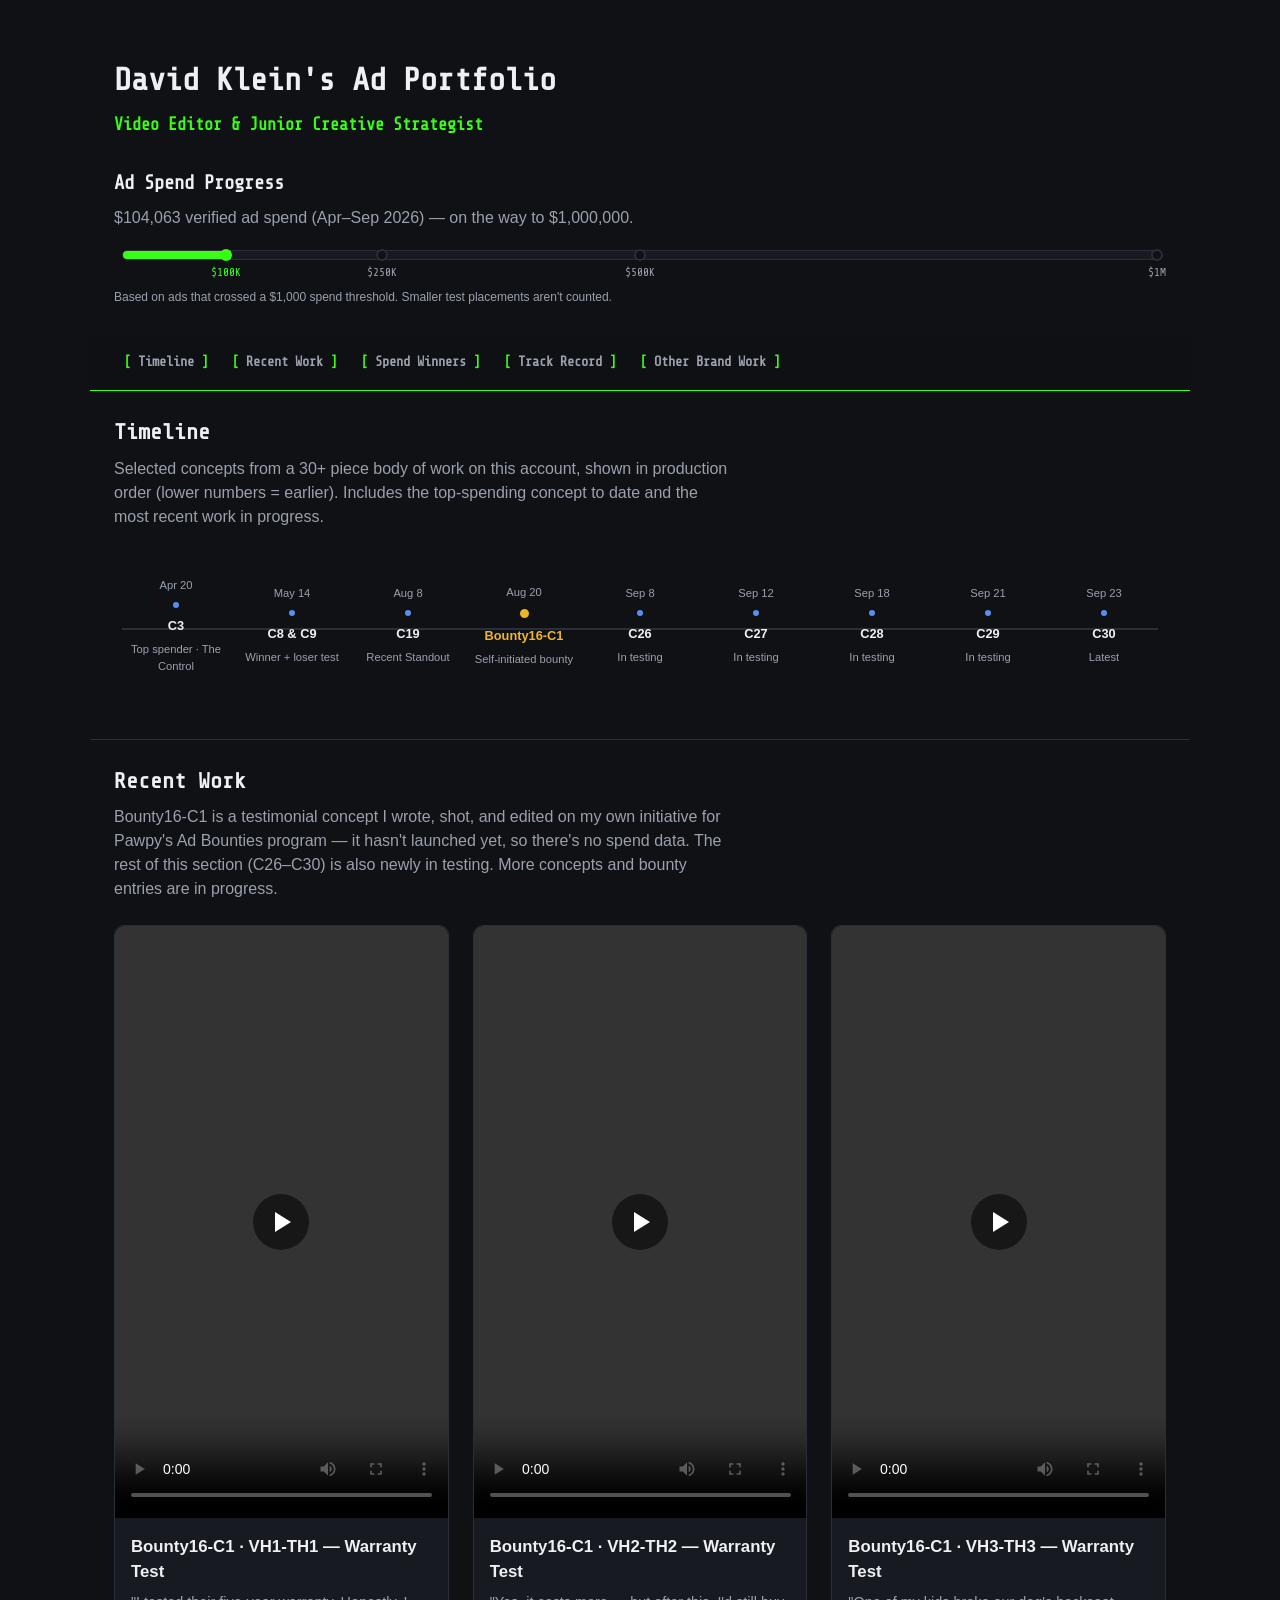
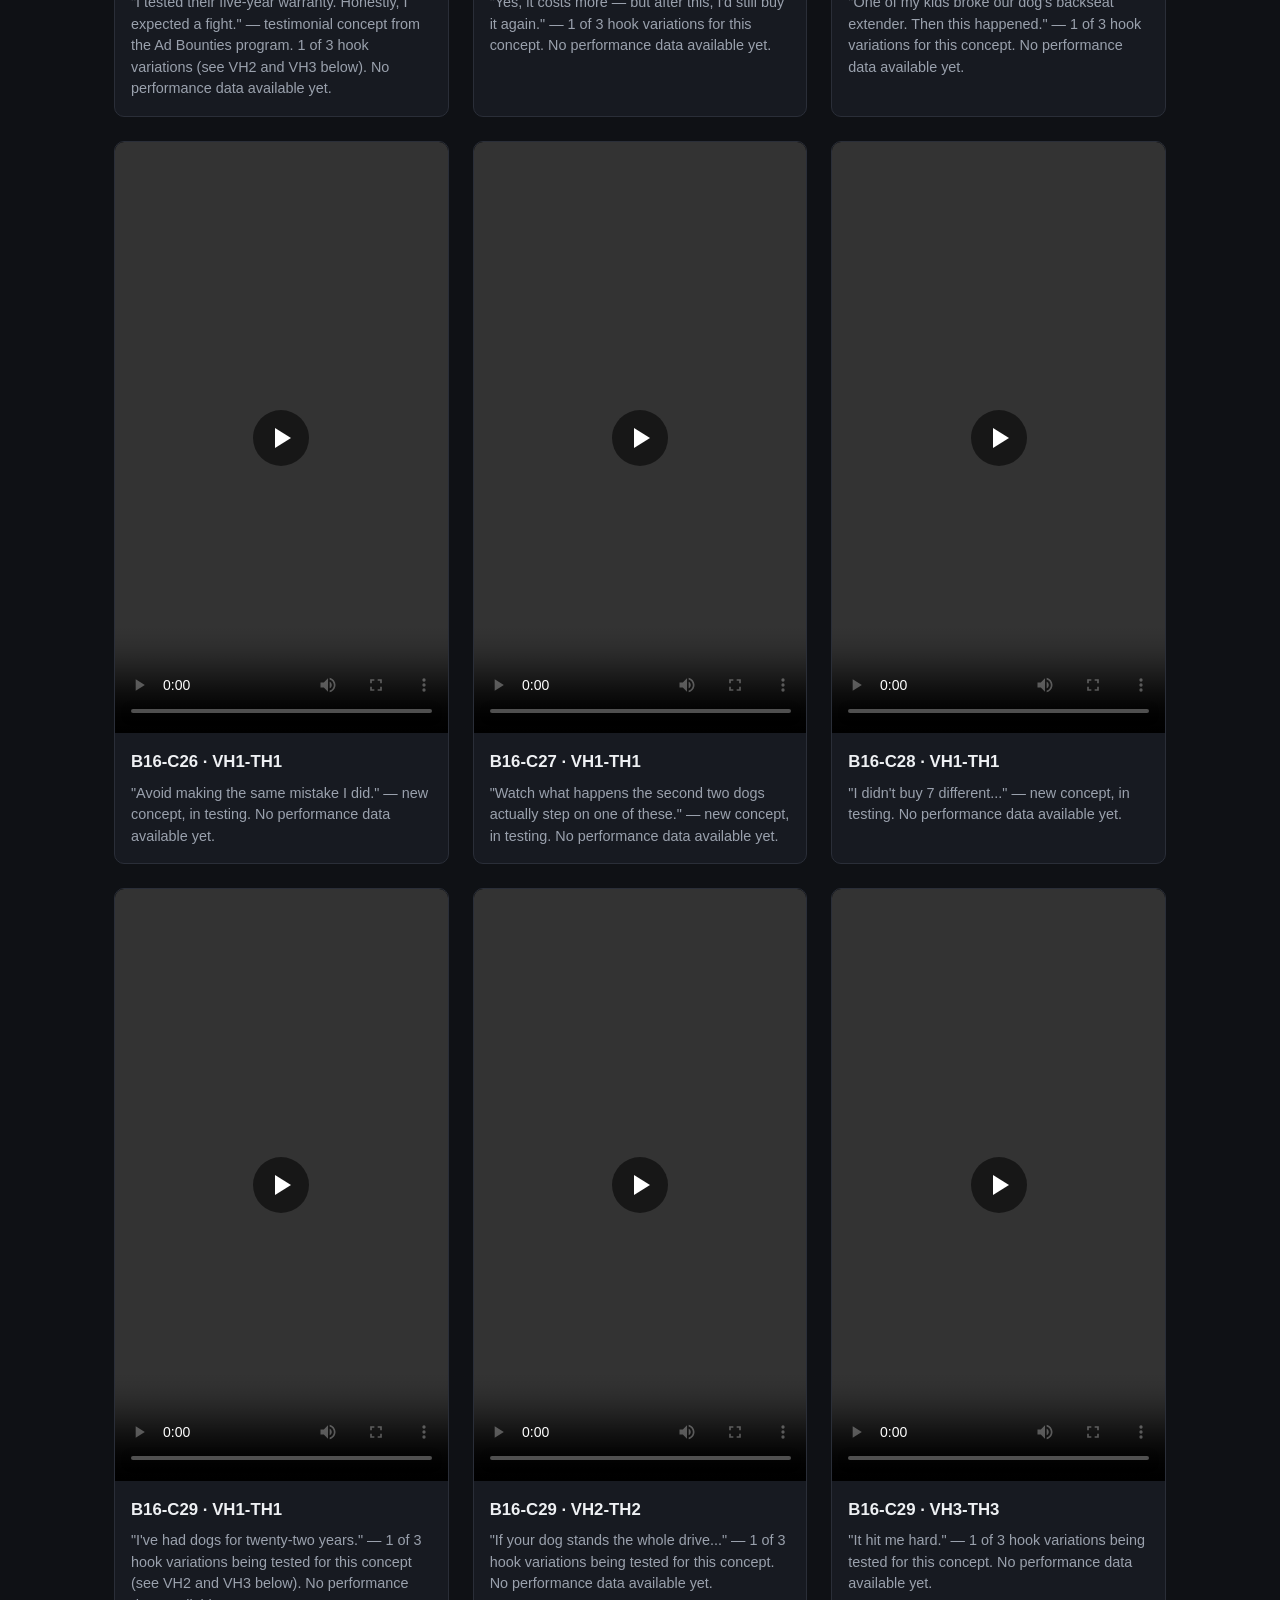
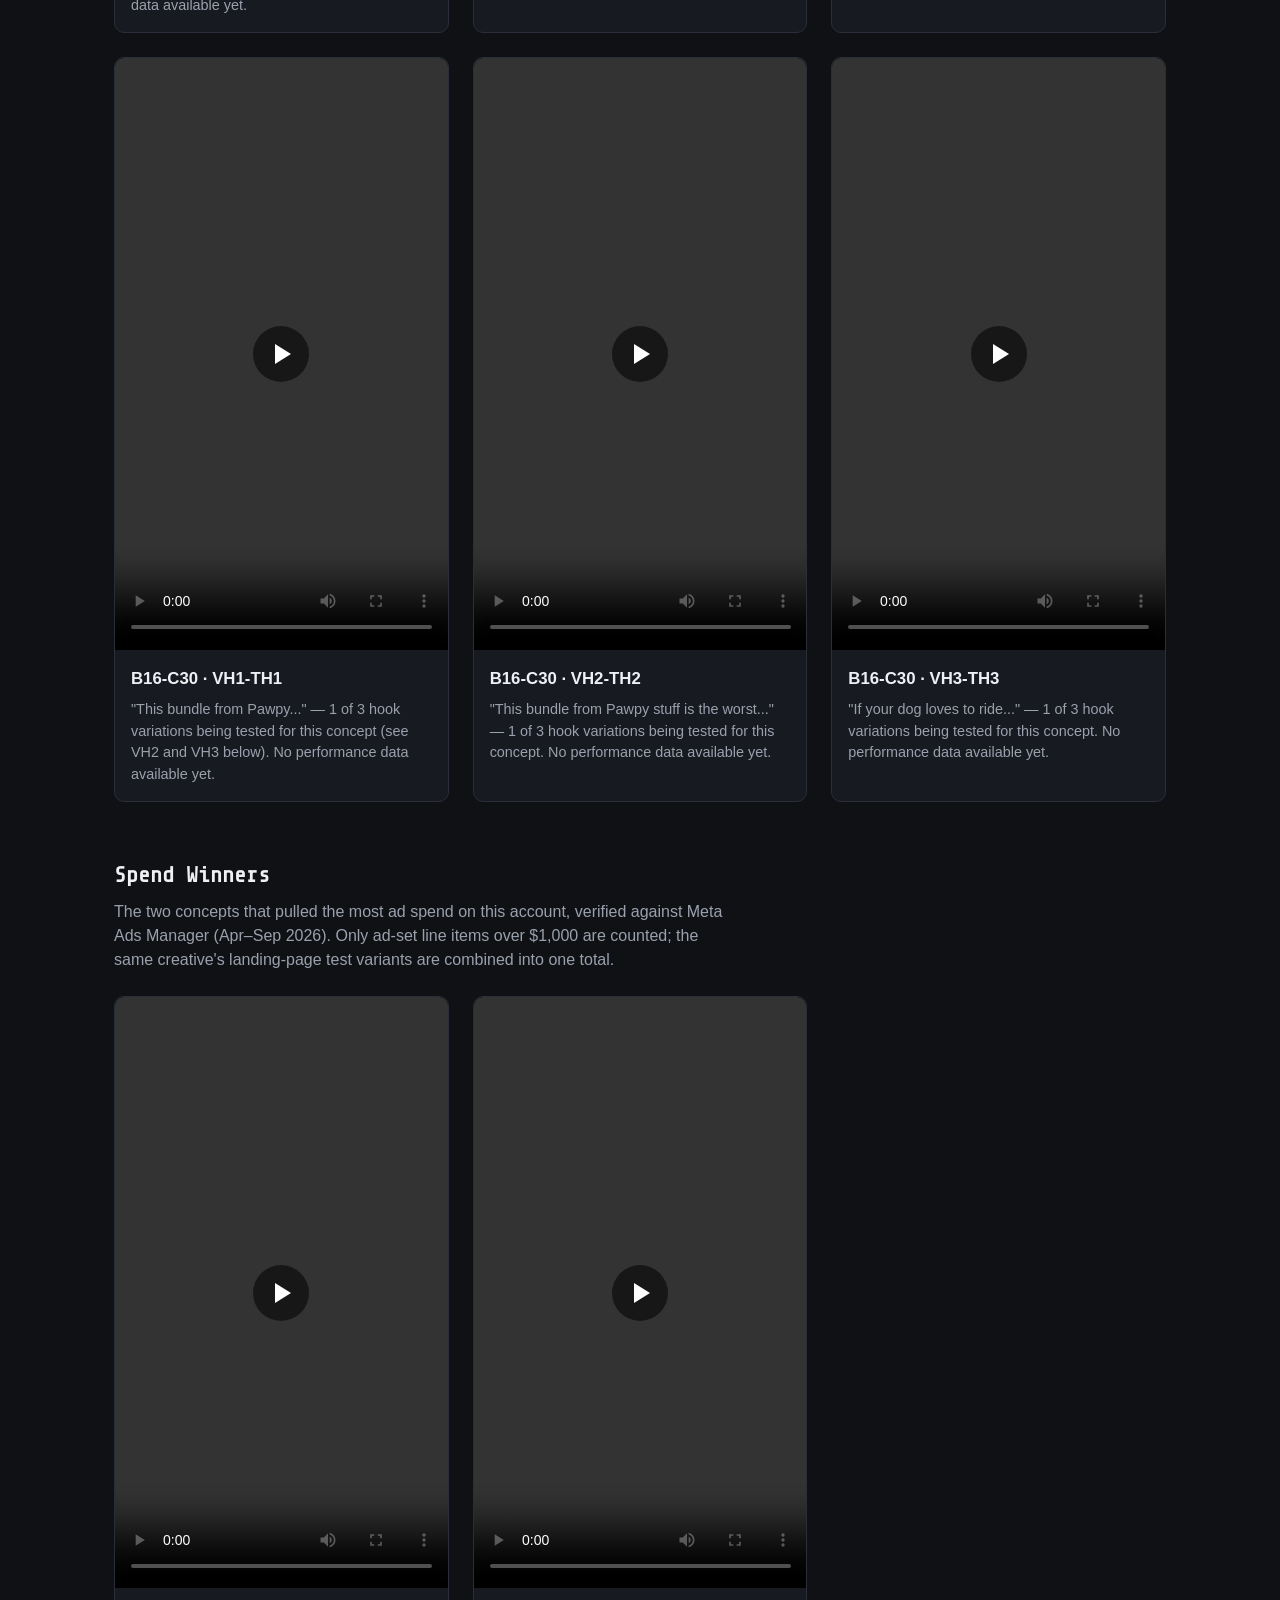
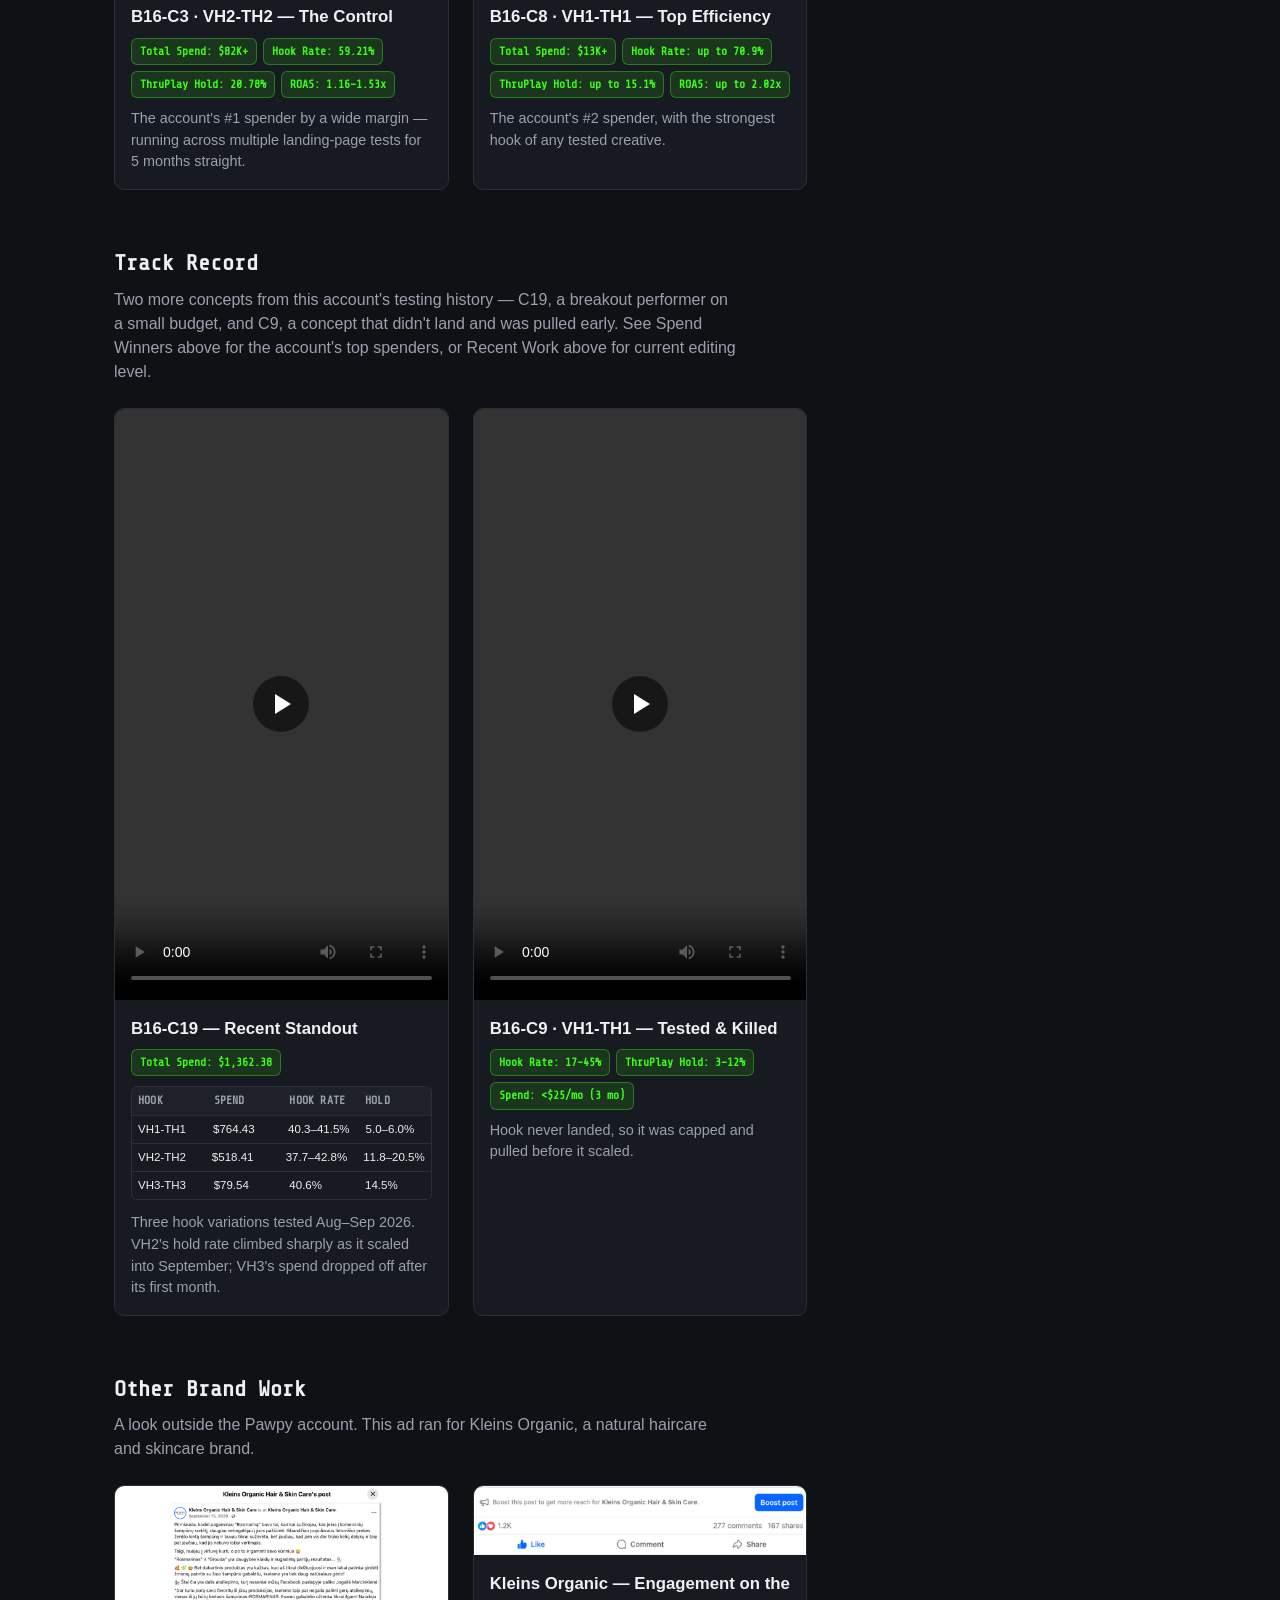
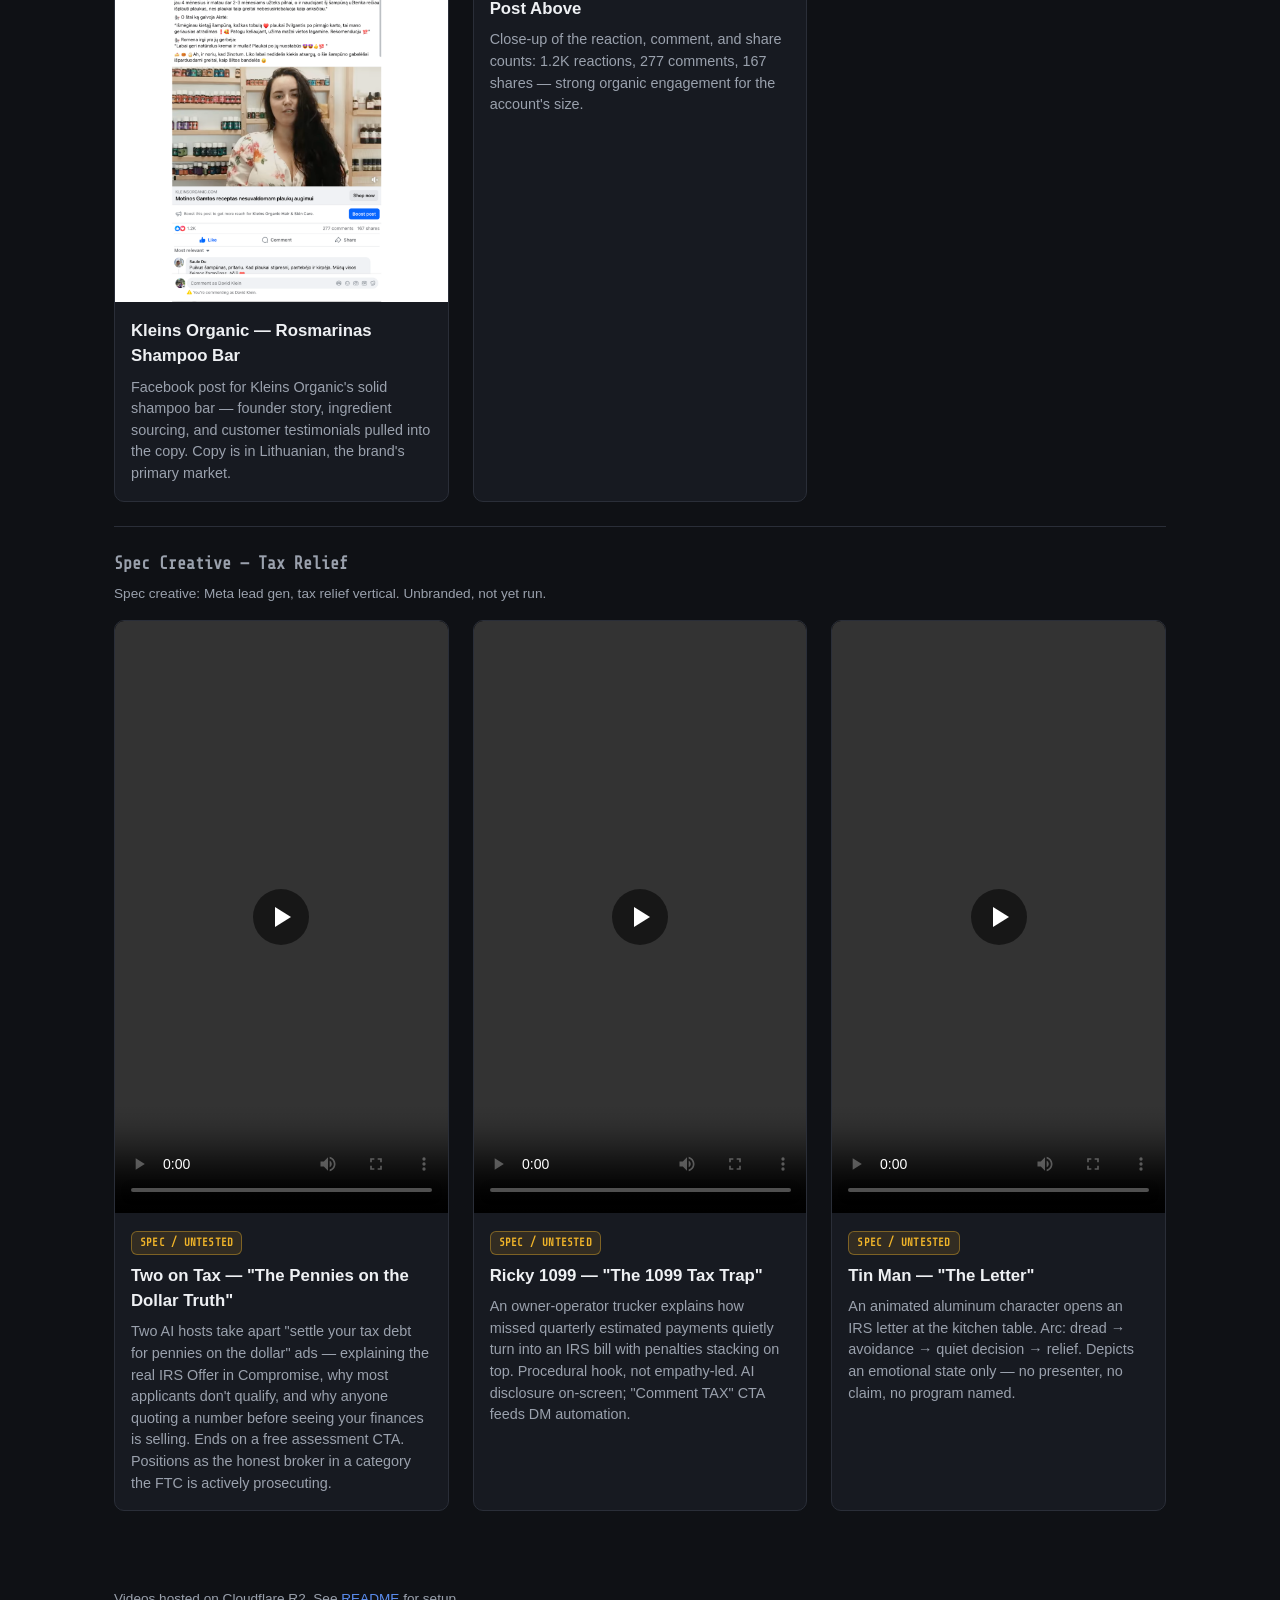
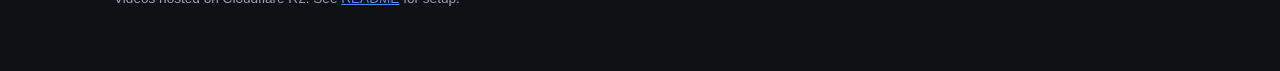
==== commit 32ec801f: "Add ad spend progress bar with $100K/250K/500K/1M milestones Total ($104,063.14) is summed across ev" ====
--- a/index.html
+++ b/index.html
@@ -5,13 +5,18 @@
 <meta name="viewport" content="width=device-width, initial-scale=1.0" />
 <title>David Klein — Ad Portfolio</title>
 <meta name="description" content="David Klein's video ad portfolio" />
-<link rel="stylesheet" href="styles.css" />
+<link rel="preconnect" href="https://fonts.googleapis.com" />
+  <link rel="preconnect" href="https://fonts.gstatic.com" crossorigin />
+  <link href="https://fonts.googleapis.com/css2?family=Share+Tech+Mono&display=swap" rel="stylesheet" />
+  <link rel="stylesheet" href="styles.css" />
 </head>
 <body>
 <header>
 <h1>David Klein's Ad Portfolio</h1>
 <p class="subtitle">Video Editor &amp; Junior Creative Strategist</p>
 </header>
+
+<div id="spend-progress"></div>
 
 <nav id="site-nav" class="site-nav"></nav>
 
--- a/styles.css
+++ b/styles.css
@@ -1,175 +1,259 @@
 :root {
---bg: #0f1115;
---surface: #171a21;
---border: #2a2e38;
---text: #eef0f3;
---text-dim: #9aa1ad;
---accent: #5b8def;
---highlight: #f0b429;
+  --bg: #0f1115;
+  --surface: #171a21;
+  --border: #2a2e38;
+  --text: #eef0f3;
+  --text-dim: #9aa1ad;
+  --accent: #5b8def;
+  --highlight: #f0b429;
+  --matrix: #39ff14;
+  --mono: 'Share Tech Mono', 'Fira Code', 'JetBrains Mono', monospace;
 }
 
 * {
-box-sizing: border-box;
+  box-sizing: border-box;
 }
 
 html {
-scroll-behavior: smooth;
+  scroll-behavior: smooth;
 }
 
 body {
-margin: 0;
-font-family: -apple-system, BlinkMacSystemFont, "Segoe UI", Helvetica, Arial, sans-serif;
-background: var(--bg);
-color: var(--text);
-line-height: 1.5;
+  margin: 0;
+  font-family: -apple-system, BlinkMacSystemFont, "Segoe UI", Helvetica, Arial, sans-serif;
+  background: var(--bg);
+  color: var(--text);
+  line-height: 1.5;
 }
 
 header {
-max-width: 1100px;
-margin: 0 auto;
-padding: 56px 24px 24px;
+  max-width: 1100px;
+  margin: 0 auto;
+  padding: 56px 24px 24px;
 }
 
 header h1 {
-margin: 0 0 8px;
-font-size: 2rem;
+  margin: 0 0 8px;
+  font-size: 2rem;
+  font-family: var(--mono);
 }
 
 header .subtitle {
-margin: 0 0 8px;
-color: var(--accent);
-font-weight: 600;
-font-size: 1.05rem;
+  margin: 0 0 8px;
+  color: var(--matrix);
+  font-family: var(--mono);
+  font-weight: 600;
+  font-size: 1.05rem;
 }
 
 header p {
-margin: 0;
-color: var(--text-dim);
-max-width: 60ch;
-}
-
-.contact-cta {
-display: inline-block;
-margin-top: 20px;
-padding: 10px 20px;
-background: var(--accent);
-color: #fff;
-text-decoration: none;
-font-weight: 600;
-font-size: 0.9rem;
-border-radius: 8px;
-}
-
-.contact-cta:hover {
-opacity: 0.9;
+  margin: 0;
+  color: var(--text-dim);
+  max-width: 60ch;
+}
+
+.spend-progress-wrap {
+  max-width: 1100px;
+  margin: 0 auto;
+  padding: 0 24px 28px;
+}
+
+.spend-progress-wrap h2 {
+  margin: 0 0 8px;
+  font-size: 1.2rem;
+  font-family: var(--mono);
+}
+
+.spend-progress-summary {
+  margin: 0 0 20px;
+  color: var(--text-dim);
+}
+
+.spend-track {
+  position: relative;
+  height: 10px;
+  background: var(--surface);
+  border: 1px solid var(--border);
+  border-radius: 5px;
+  margin: 0 8px 28px;
+}
+
+.spend-fill {
+  position: absolute;
+  inset: 0;
+  width: 0%;
+  background: var(--matrix);
+  border-radius: 5px 0 0 5px;
+  transition: width 0.3s ease;
+}
+
+.spend-milestone {
+  position: absolute;
+  top: 50%;
+  transform: translate(-50%, -50%);
+  display: flex;
+  flex-direction: column;
+  align-items: center;
+  gap: 6px;
+}
+
+.spend-milestone-dot {
+  width: 12px;
+  height: 12px;
+  border-radius: 50%;
+  background: var(--bg);
+  border: 2px solid var(--border);
+  display: block;
+}
+
+.spend-milestone.reached .spend-milestone-dot {
+  background: var(--matrix);
+  border-color: var(--matrix);
+}
+
+.spend-milestone-label {
+  position: absolute;
+  top: 16px;
+  font-family: var(--mono);
+  font-size: 0.7rem;
+  color: var(--text-dim);
+  white-space: nowrap;
+}
+
+.spend-milestone.reached .spend-milestone-label {
+  color: var(--matrix);
+}
+
+.spend-progress-footnote {
+  margin: 0;
+  color: var(--text-dim);
+  font-size: 0.75rem;
 }
 
 .site-nav {
-position: sticky;
-top: 0;
-z-index: 10;
-display: flex;
-flex-wrap: wrap;
-gap: 4px;
-max-width: 1100px;
-margin: 0 auto;
-padding: 12px 24px;
-background: rgba(15, 17, 21, 0.92);
-backdrop-filter: blur(6px);
-border-bottom: 1px solid var(--border);
+  position: sticky;
+  top: 0;
+  z-index: 10;
+  display: flex;
+  flex-wrap: wrap;
+  gap: 4px;
+  max-width: 1100px;
+  margin: 0 auto;
+  padding: 12px 24px;
+  background: rgba(15, 17, 21, 0.92);
+  backdrop-filter: blur(6px);
+  border-bottom: 1px solid var(--matrix);
 }
 
 .site-nav a {
-color: var(--text-dim);
-text-decoration: none;
-font-size: 0.85rem;
-font-weight: 600;
-padding: 6px 12px;
-border-radius: 6px;
+  color: var(--text-dim);
+  text-decoration: none;
+  font-size: 0.85rem;
+  font-weight: 600;
+  font-family: var(--mono);
+  padding: 6px 10px;
+  border-radius: 0;
+  transition: background 0.1s ease, color 0.1s ease;
+}
+
+.site-nav a::before {
+  content: "[ ";
+  color: var(--matrix);
+}
+
+.site-nav a::after {
+  content: " ]";
+  color: var(--matrix);
 }
 
 .site-nav a:hover {
-color: var(--text);
-background: var(--surface);
+  color: #000;
+  background: var(--matrix);
+}
+
+.site-nav a:hover::before,
+.site-nav a:hover::after {
+  color: #000;
 }
 
 #timeline {
-max-width: 1100px;
-margin: 0 auto;
-padding: 24px 24px 32px;
-border-bottom: 1px solid var(--border);
-scroll-margin-top: 56px;
+  max-width: 1100px;
+  margin: 0 auto;
+  padding: 24px 24px 32px;
+  border-bottom: 1px solid var(--border);
+  scroll-margin-top: 56px;
 }
 
 .timeline-wrap h2 {
-margin: 0 0 8px;
-font-size: 1.4rem;
+  margin: 0 0 8px;
+  font-size: 1.4rem;
+  font-family: var(--mono);
 }
 
 .timeline-note {
-margin: 0 0 20px;
-color: var(--text-dim);
-max-width: 70ch;
+  margin: 0 0 20px;
+  color: var(--text-dim);
+  max-width: 70ch;
 }
 
 .timeline-scroller {
-overflow-x: auto;
+  overflow-x: auto;
 }
 
 .timeline-track {
-position: relative;
-display: flex;
-align-items: center;
-gap: 8px;
-min-width: 720px;
-padding: 28px 8px 32px;
+  position: relative;
+  display: flex;
+  align-items: center;
+  gap: 8px;
+  min-width: 720px;
+  padding: 28px 8px 32px;
 }
 
 .timeline-track::before {
-content: "";
-position: absolute;
-left: 8px;
-right: 8px;
-top: 50%;
-height: 2px;
-background: var(--border);
-z-index: 0;
+  content: "";
+  position: absolute;
+  left: 8px;
+  right: 8px;
+  top: 50%;
+  height: 2px;
+  background: var(--border);
+  z-index: 0;
 }
 
 .timeline-node {
-position: relative;
-z-index: 1;
-flex: 1 1 0;
-min-width: 70px;
-display: flex;
-flex-direction: column;
-align-items: center;
-gap: 6px;
-text-align: center;
+  position: relative;
+  z-index: 1;
+  flex: 1 1 0;
+  min-width: 70px;
+  display: flex;
+  flex-direction: column;
+  align-items: center;
+  gap: 6px;
+  text-align: center;
 }
 
 .timeline-date {
-font-size: 0.7rem;
-color: var(--text-dim);
-white-space: nowrap;
+  font-size: 0.7rem;
+  color: var(--text-dim);
+  white-space: nowrap;
 }
 
 .timeline-dot {
-width: 10px;
-height: 10px;
-border-radius: 50%;
-background: var(--accent);
-border: 2px solid var(--bg);
+  width: 10px;
+  height: 10px;
+  border-radius: 50%;
+  background: var(--accent);
+  border: 2px solid var(--bg);
 }
 
 .timeline-tag {
-font-size: 0.8rem;
-font-weight: 600;
-white-space: nowrap;
+  font-size: 0.8rem;
+  font-weight: 600;
+  white-space: nowrap;
 }
 
 .timeline-node-note {
-font-size: 0.7rem;
+  font-size: 0.7rem;
   color: var(--text-dim);
   white-space: normal;
   align-self: stretch;
@@ -178,168 +262,244 @@
 }
 
 .timeline-node.highlight .timeline-dot {
-background: var(--highlight);
-width: 13px;
-height: 13px;
+  background: var(--highlight);
+  width: 13px;
+  height: 13px;
 }
 
 .timeline-node.highlight .timeline-tag {
-color: var(--highlight);
+  color: var(--highlight);
 }
 
 main {
-max-width: 1100px;
-margin: 0 auto;
-padding: 24px 24px 64px;
+  max-width: 1100px;
+  margin: 0 auto;
+  padding: 24px 24px 64px;
 }
 
 .portfolio-section {
-margin-bottom: 56px;
-scroll-margin-top: 56px;
+  margin-bottom: 56px;
+  scroll-margin-top: 56px;
 }
 
 .portfolio-section:last-child {
-margin-bottom: 0;
+  margin-bottom: 0;
 }
 
 .portfolio-section h2 {
-margin: 0 0 8px;
-font-size: 1.4rem;
+  margin: 0 0 8px;
+  font-size: 1.4rem;
+  font-family: var(--mono);
 }
 
 .section-intro {
-margin: 0 0 24px;
-color: var(--text-dim);
-max-width: 70ch;
+  margin: 0 0 24px;
+  color: var(--text-dim);
+  max-width: 70ch;
 }
 
 .grid {
-display: grid;
-grid-template-columns: repeat(auto-fill, minmax(320px, 1fr));
-gap: 24px;
+  display: grid;
+  grid-template-columns: repeat(auto-fill, minmax(320px, 1fr));
+  gap: 24px;
+  margin-bottom: 24px;
+}
+
+.grid:last-child {
+  margin-bottom: 0;
+}
+
+.group-heading {
+  margin: 0 0 8px;
+  font-size: 1.05rem;
+  font-family: var(--mono);
+  color: var(--text-dim);
+  border-top: 1px solid var(--border);
+  padding-top: 24px;
+}
+
+.group-intro {
+  margin: 0 0 16px;
+  color: var(--text-dim);
+  font-size: 0.85rem;
+  max-width: 70ch;
+}
+
+.tag-chip {
+  display: inline-block;
+  margin-bottom: 8px;
+  padding: 3px 8px;
+  background: rgba(240, 180, 41, 0.12);
+  color: var(--highlight);
+  border: 1px solid rgba(240, 180, 41, 0.4);
+  border-radius: 6px;
+  font-family: var(--mono);
+  font-size: 0.68rem;
+  font-weight: 600;
+  text-transform: uppercase;
+  letter-spacing: 0.02em;
 }
 
 .card {
-background: var(--surface);
-border: 1px solid var(--border);
-border-radius: 10px;
-overflow: hidden;
-display: flex;
-flex-direction: column;
+  background: var(--surface);
+  border: 1px solid var(--border);
+  border-radius: 10px;
+  overflow: hidden;
+  display: flex;
+  flex-direction: column;
+  transition: border-color 0.15s ease;
+}
+
+.card:hover {
+  border-color: var(--matrix);
 }
 
 .media {
-position: relative;
+  position: relative;
 }
 
 .card video {
-width: 100%;
-aspect-ratio: 9 / 16;
-object-fit: cover;
-background: #000;
-display: block;
+  width: 100%;
+  aspect-ratio: 9 / 16;
+  object-fit: cover;
+  background: #000;
+  display: block;
 }
 
 .card img {
-width: 100%;
-aspect-ratio: 4 / 5;
-object-fit: contain;
-background: #000;
-display: block;
+  width: 100%;
+  aspect-ratio: 4 / 5;
+  object-fit: contain;
+  background: #000;
+  display: block;
 }
 
 .play-overlay {
-position: absolute;
-inset: 0;
-display: flex;
-align-items: center;
-justify-content: center;
-pointer-events: none;
-transition: opacity 0.15s ease;
+  position: absolute;
+  inset: 0;
+  display: flex;
+  align-items: center;
+  justify-content: center;
+  pointer-events: none;
+  transition: opacity 0.15s ease;
 }
 
 .media.playing .play-overlay {
-opacity: 0;
+  opacity: 0;
 }
 
 .play-overlay-icon {
-width: 56px;
-height: 56px;
-border-radius: 50%;
-background: rgba(0, 0, 0, 0.55);
-display: flex;
-align-items: center;
-justify-content: center;
+  width: 56px;
+  height: 56px;
+  border-radius: 50%;
+  background: rgba(0, 0, 0, 0.55);
+  display: flex;
+  align-items: center;
+  justify-content: center;
 }
 
 .play-overlay-icon::after {
-content: "";
-margin-left: 4px;
-border-style: solid;
-border-width: 10px 0 10px 16px;
-border-color: transparent transparent transparent #fff;
+  content: "";
+  margin-left: 4px;
+  border-style: solid;
+  border-width: 10px 0 10px 16px;
+  border-color: transparent transparent transparent #fff;
 }
 
 .card .placeholder {
-width: 100%;
-aspect-ratio: 9 / 16;
-display: flex;
-align-items: center;
-justify-content: center;
-color: var(--text-dim);
-font-size: 0.85rem;
-text-align: center;
-padding: 16px;
-background: repeating-linear-gradient(
-45deg,
-#1c2029,
-#1c2029 10px,
-#20242e 10px,
-#20242e 20px
-);
+  width: 100%;
+  aspect-ratio: 9 / 16;
+  display: flex;
+  align-items: center;
+  justify-content: center;
+  color: var(--text-dim);
+  font-size: 0.85rem;
+  text-align: center;
+  padding: 16px;
+  background: repeating-linear-gradient(
+    45deg,
+    #1c2029,
+    #1c2029 10px,
+    #20242e 10px,
+    #20242e 20px
+    );
 }
 
 .card-body {
-padding: 16px;
+  padding: 16px;
 }
 
 .card-body h3 {
-margin: 0 0 8px;
-font-size: 1.05rem;
+  margin: 0 0 8px;
+  font-size: 1.05rem;
 }
 
 .card-body p {
-margin: 0;
-color: var(--text-dim);
-font-size: 0.9rem;
+  margin: 0;
+  color: var(--text-dim);
+  font-size: 0.9rem;
 }
 
 .stat-row {
-display: flex;
-flex-wrap: wrap;
-gap: 6px;
-margin: 0 0 10px;
+  display: flex;
+  flex-wrap: wrap;
+  gap: 6px;
+  margin: 0 0 10px;
+}
+
+.breakdown-table {
+  margin: 0 0 12px;
+  border: 1px solid var(--border);
+  border-radius: 6px;
+  overflow: hidden;
+}
+
+.breakdown-row {
+  display: grid;
+  grid-template-columns: 1fr 1fr 1fr 1fr;
+  gap: 4px;
+}
+
+.breakdown-row:not(:last-child) {
+  border-bottom: 1px solid var(--border);
+}
+
+.breakdown-row span {
+  padding: 5px 6px;
+  font-size: 0.72rem;
+  white-space: nowrap;
+}
+
+.breakdown-header {
+  background: rgba(255, 255, 255, 0.03);
+  font-family: var(--mono);
+  color: var(--text-dim);
+  font-weight: 600;
+  text-transform: uppercase;
+  font-size: 0.62rem;
+  letter-spacing: 0.02em;
 }
 
 .stat-badge {
-background: rgba(91, 141, 239, 0.12);
-color: var(--accent);
-border: 1px solid rgba(91, 141, 239, 0.35);
-font-size: 0.72rem;
-font-weight: 600;
-padding: 4px 8px;
-border-radius: 6px;
-white-space: nowrap;
+  background: rgba(57, 255, 20, 0.12);
+  color: var(--matrix);
+  border: 1px solid rgba(57, 255, 20, 0.35);
+  font-family: var(--mono);
+  font-size: 0.72rem;
+  font-weight: 600;
+  padding: 4px 8px;
+  border-radius: 6px;
+  white-space: nowrap;
 }
 
 footer {
-max-width: 1100px;
-margin: 0 auto;
-padding: 0 24px 48px;
-color: var(--text-dim);
-font-size: 0.85rem;
+  max-width: 1100px;
+  margin: 0 auto;
+  padding: 0 24px 48px;
+  color: var(--text-dim);
+  font-size: 0.85rem;
 }
 
 footer a {
-color: var(--accent);
-}
+  color: var(--accent);
+}
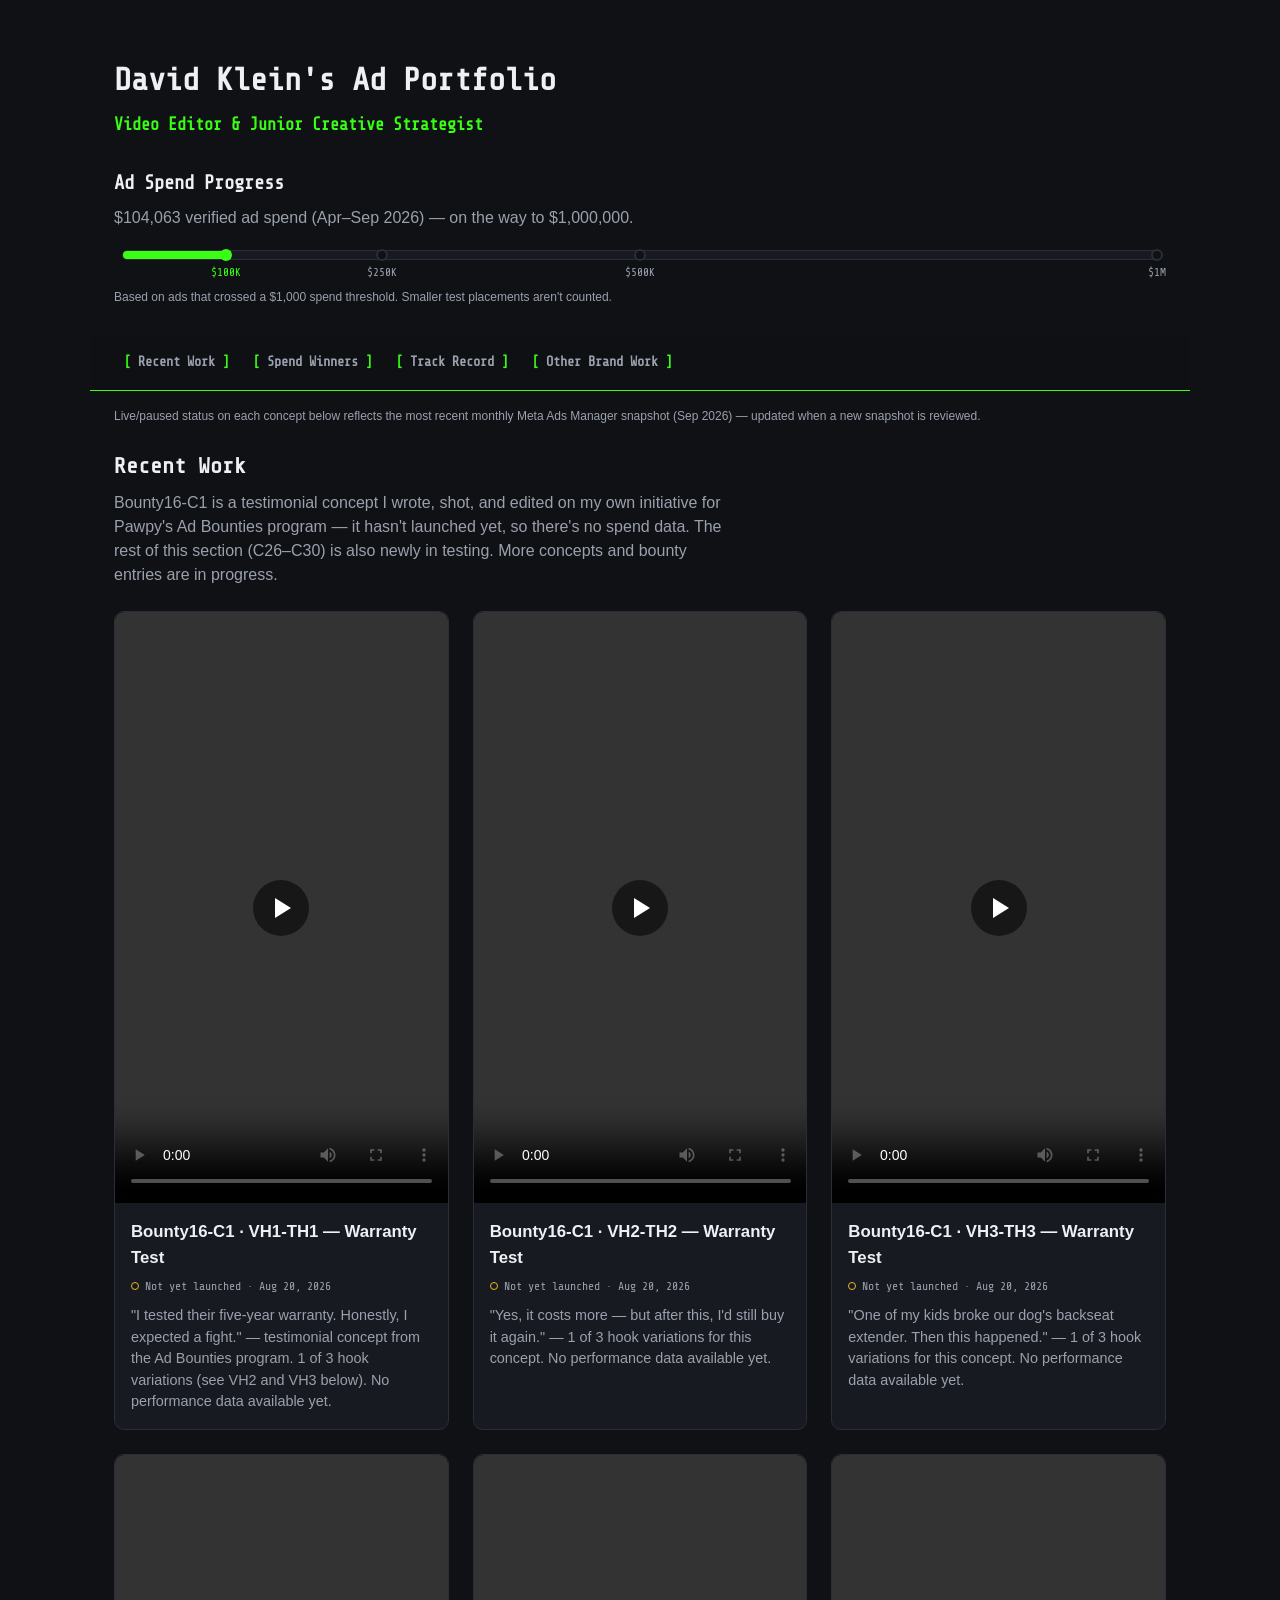
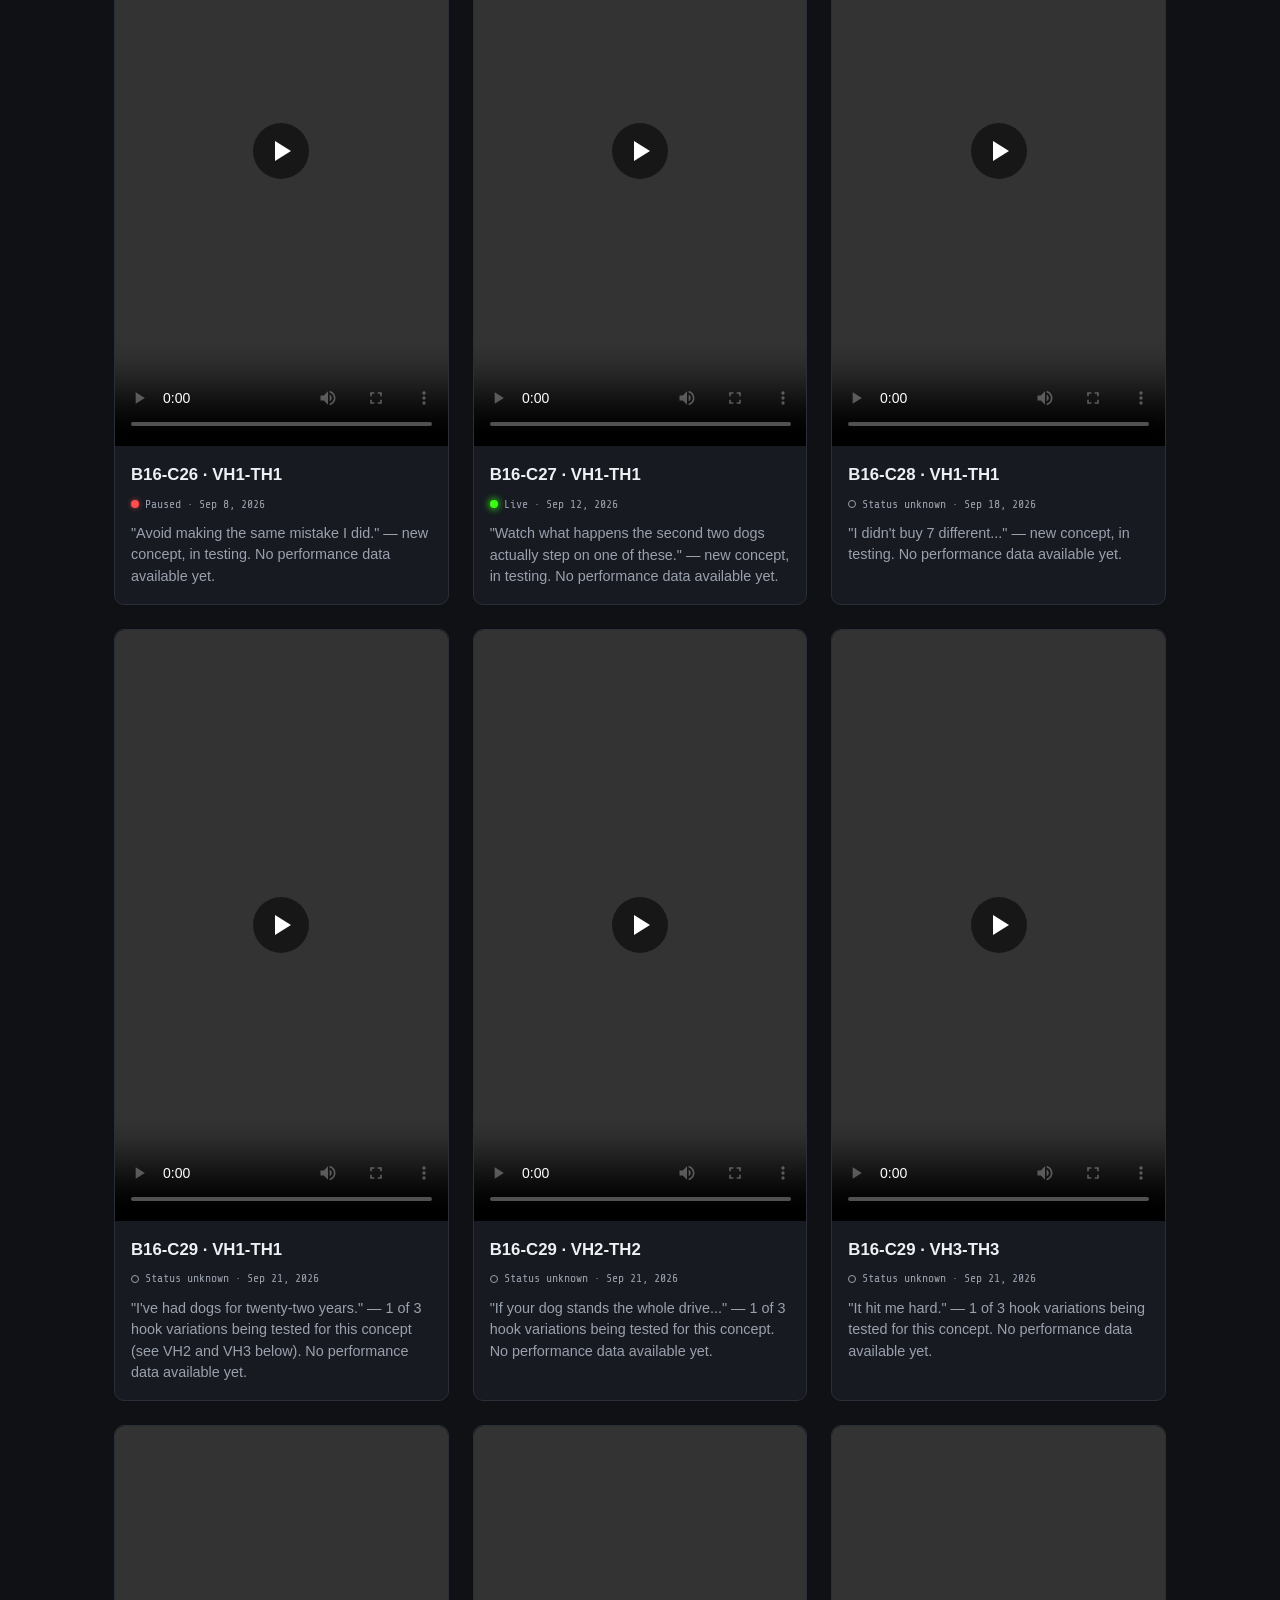
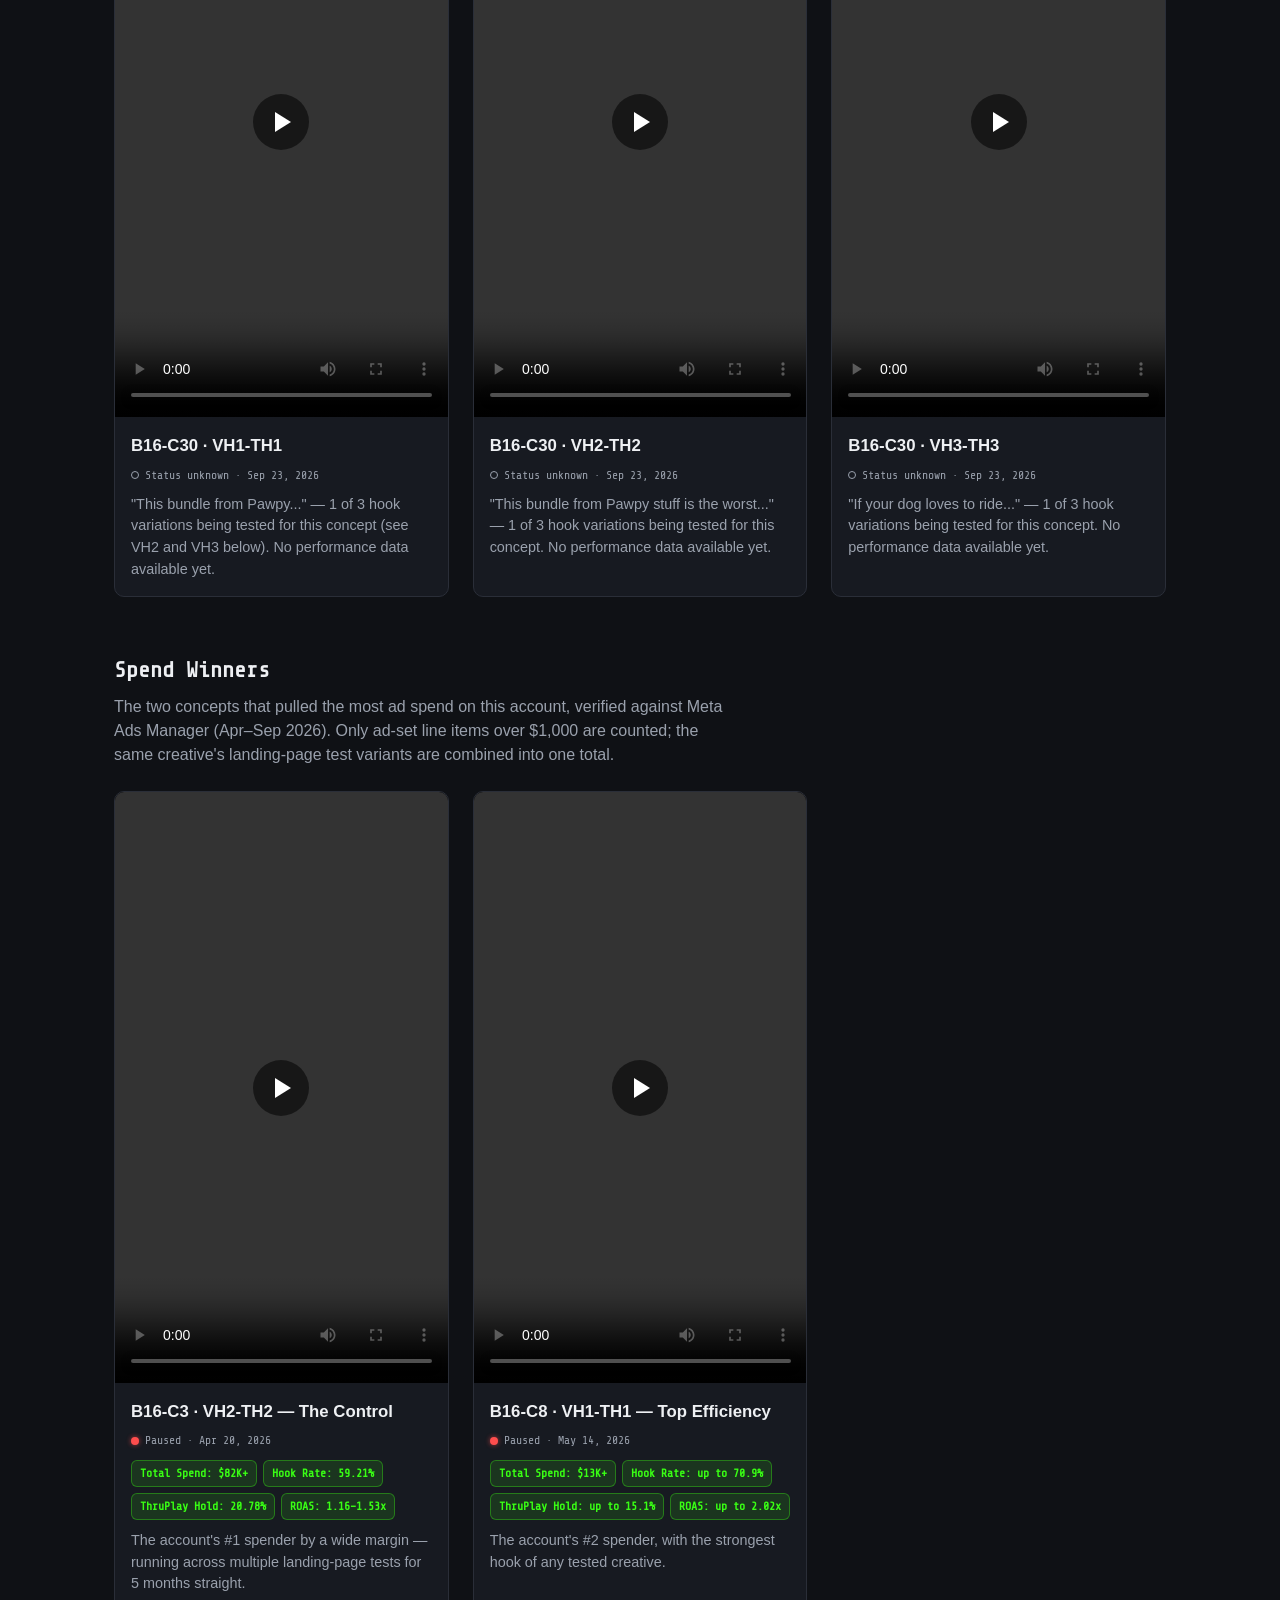
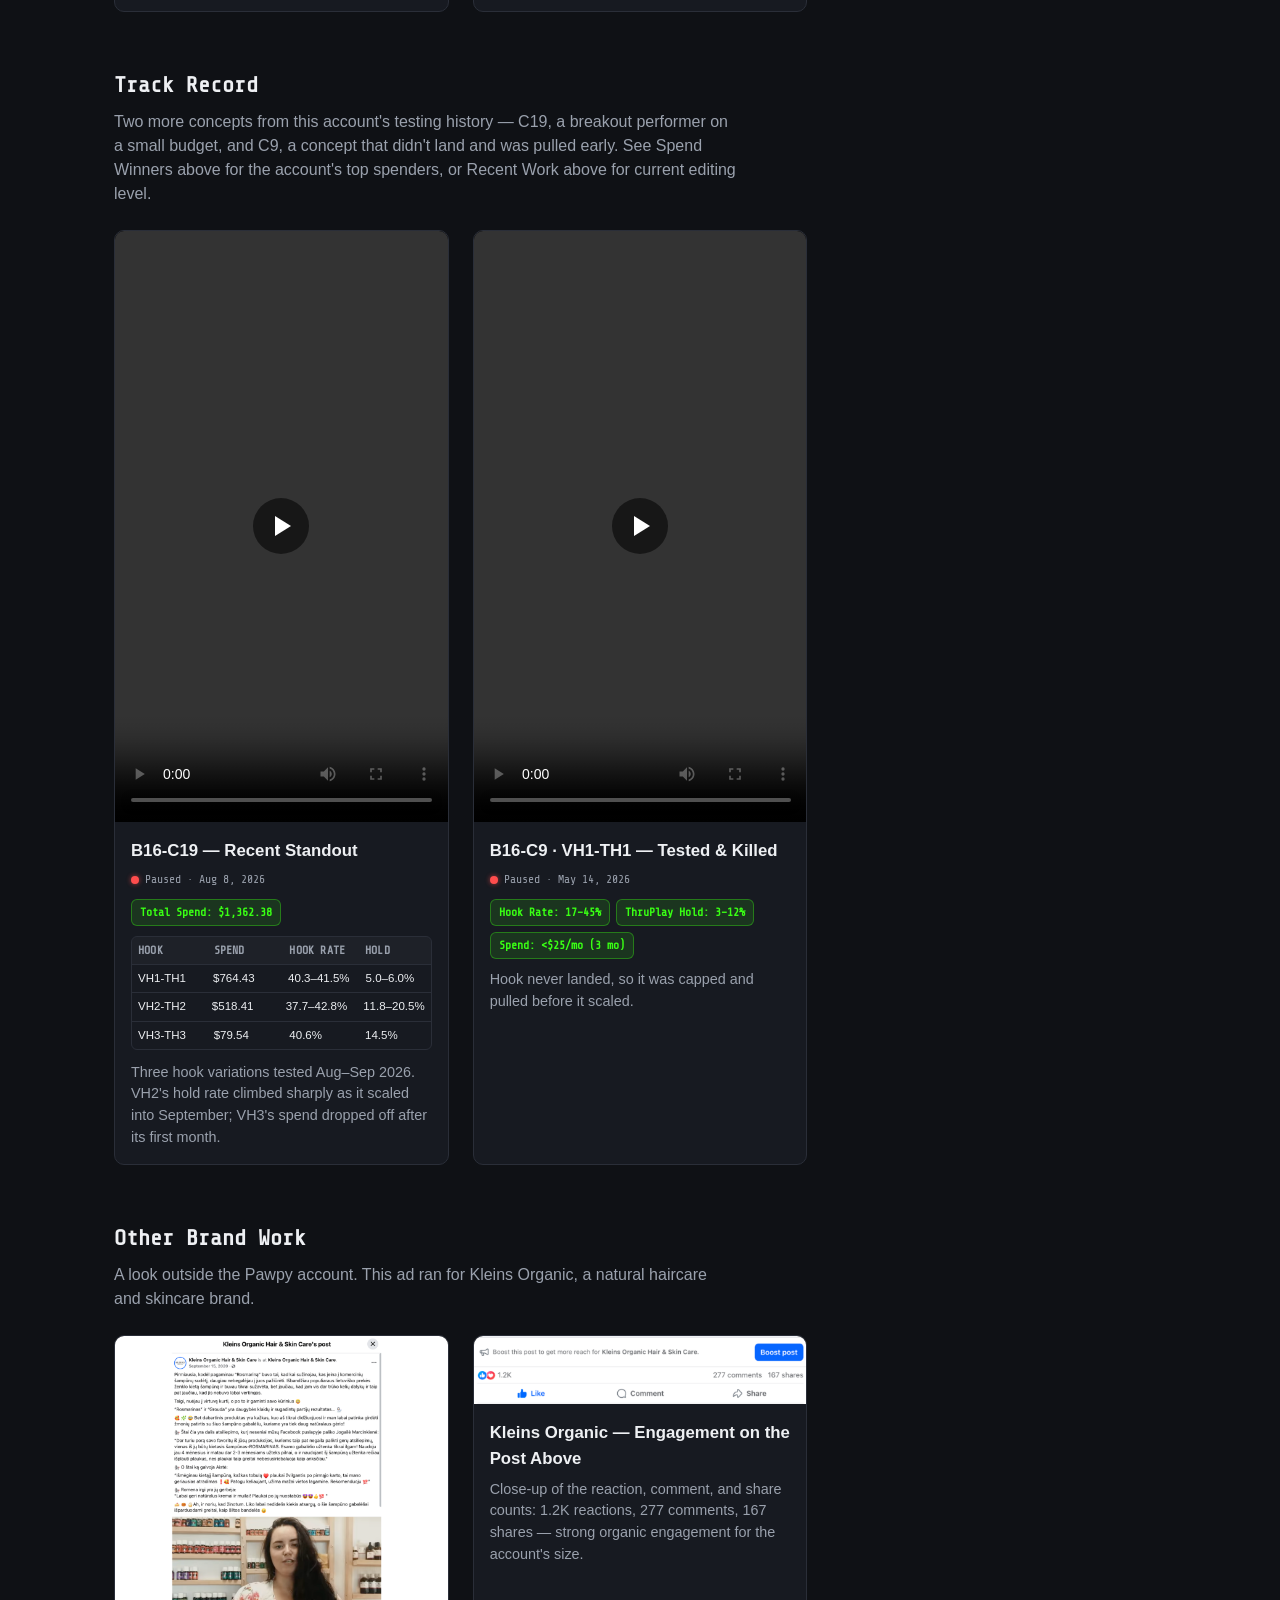
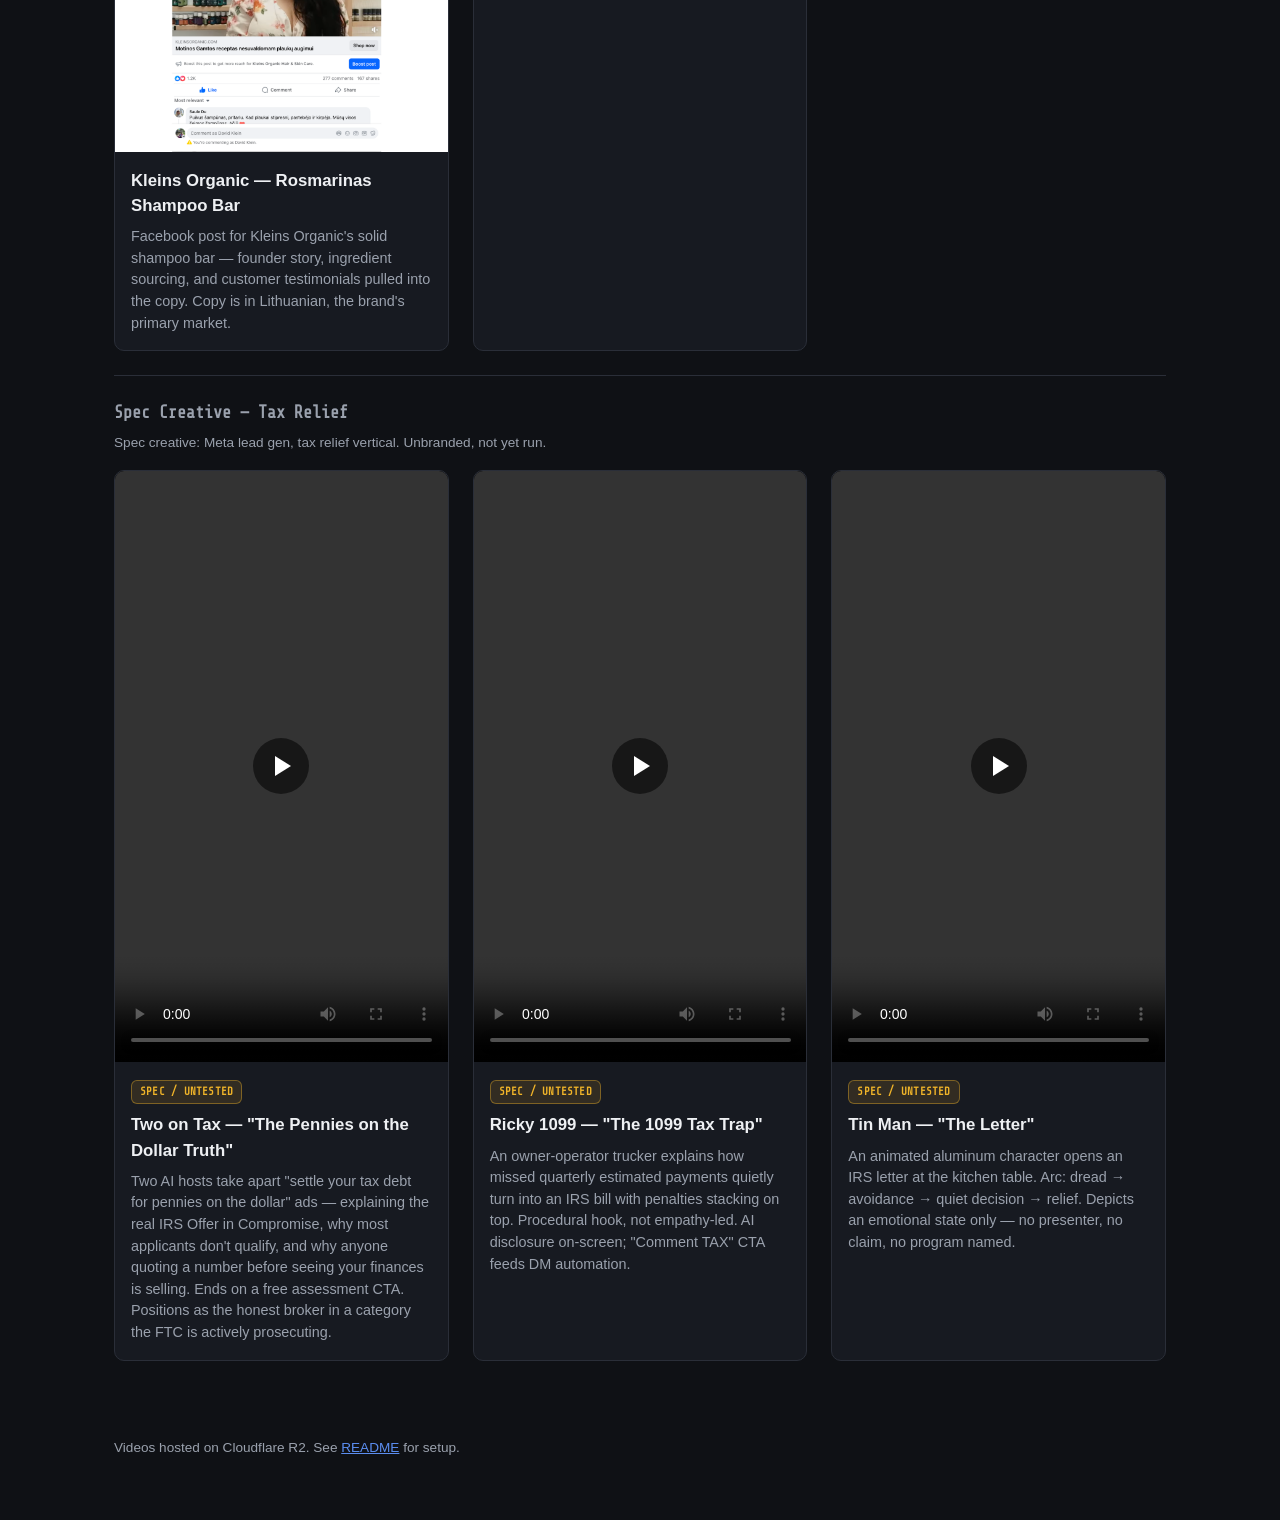
==== commit 3eea5446: "Replace Timeline section with live/paused status dot + date on each card Removes the standalone Time" ====
--- a/index.html
+++ b/index.html
@@ -20,7 +20,7 @@
 
 <nav id="site-nav" class="site-nav"></nav>
 
-<div id="timeline"></div>
+<p id="status-note" class="status-note"></p>
 
 <main id="portfolio"></main>
 
--- a/styles.css
+++ b/styles.css
@@ -176,105 +176,18 @@
   color: #000;
 }
 
-#timeline {
-  max-width: 1100px;
-  margin: 0 auto;
-  padding: 24px 24px 32px;
-  border-bottom: 1px solid var(--border);
-  scroll-margin-top: 56px;
-}
-
-.timeline-wrap h2 {
-  margin: 0 0 8px;
-  font-size: 1.4rem;
-  font-family: var(--mono);
-}
-
-.timeline-note {
-  margin: 0 0 20px;
-  color: var(--text-dim);
-  max-width: 70ch;
-}
-
-.timeline-scroller {
-  overflow-x: auto;
-}
-
-.timeline-track {
-  position: relative;
-  display: flex;
-  align-items: center;
-  gap: 8px;
-  min-width: 720px;
-  padding: 28px 8px 32px;
-}
-
-.timeline-track::before {
-  content: "";
-  position: absolute;
-  left: 8px;
-  right: 8px;
-  top: 50%;
-  height: 2px;
-  background: var(--border);
-  z-index: 0;
-}
-
-.timeline-node {
-  position: relative;
-  z-index: 1;
-  flex: 1 1 0;
-  min-width: 70px;
-  display: flex;
-  flex-direction: column;
-  align-items: center;
-  gap: 6px;
-  text-align: center;
-}
-
-.timeline-date {
-  font-size: 0.7rem;
-  color: var(--text-dim);
-  white-space: nowrap;
-}
-
-.timeline-dot {
-  width: 10px;
-  height: 10px;
-  border-radius: 50%;
-  background: var(--accent);
-  border: 2px solid var(--bg);
-}
-
-.timeline-tag {
-  font-size: 0.8rem;
-  font-weight: 600;
-  white-space: nowrap;
-}
-
-.timeline-node-note {
-  font-size: 0.7rem;
-  color: var(--text-dim);
-  white-space: normal;
-  align-self: stretch;
-  max-width: 100%;
-  word-break: break-word;
-}
-
-.timeline-node.highlight .timeline-dot {
-  background: var(--highlight);
-  width: 13px;
-  height: 13px;
-}
-
-.timeline-node.highlight .timeline-tag {
-  color: var(--highlight);
-}
-
 main {
   max-width: 1100px;
   margin: 0 auto;
   padding: 24px 24px 64px;
+}
+
+.status-note {
+  max-width: 1100px;
+  margin: 16px auto 0;
+  padding: 0 24px;
+  color: var(--text-dim);
+  font-size: 0.75rem;
 }
 
 .portfolio-section {
@@ -440,6 +353,49 @@
   font-size: 0.9rem;
 }
 
+.status-row {
+  display: flex;
+  align-items: center;
+  gap: 6px;
+  margin: 0 0 10px;
+  font-family: var(--mono);
+  font-size: 0.72rem;
+  color: var(--text-dim);
+}
+
+.status-dot {
+  width: 8px;
+  height: 8px;
+  border-radius: 50%;
+  flex-shrink: 0;
+}
+
+.status-dot.status-live {
+  background: var(--matrix);
+  box-shadow: 0 0 6px 2px rgba(57, 255, 20, 0.6);
+  animation: status-pulse 2s ease-in-out infinite;
+}
+
+.status-dot.status-paused {
+  background: #ff4d4d;
+  box-shadow: 0 0 4px 1px rgba(255, 77, 77, 0.4);
+}
+
+.status-dot.status-unknown {
+  background: transparent;
+  border: 1.5px solid var(--text-dim);
+}
+
+.status-dot.status-not-launched {
+  background: transparent;
+  border: 1.5px solid var(--highlight);
+}
+
+@keyframes status-pulse {
+  0%, 100% { box-shadow: 0 0 6px 2px rgba(57, 255, 20, 0.6); }
+  50% { box-shadow: 0 0 10px 4px rgba(57, 255, 20, 0.9); }
+}
+
 .stat-row {
   display: flex;
   flex-wrap: wrap;
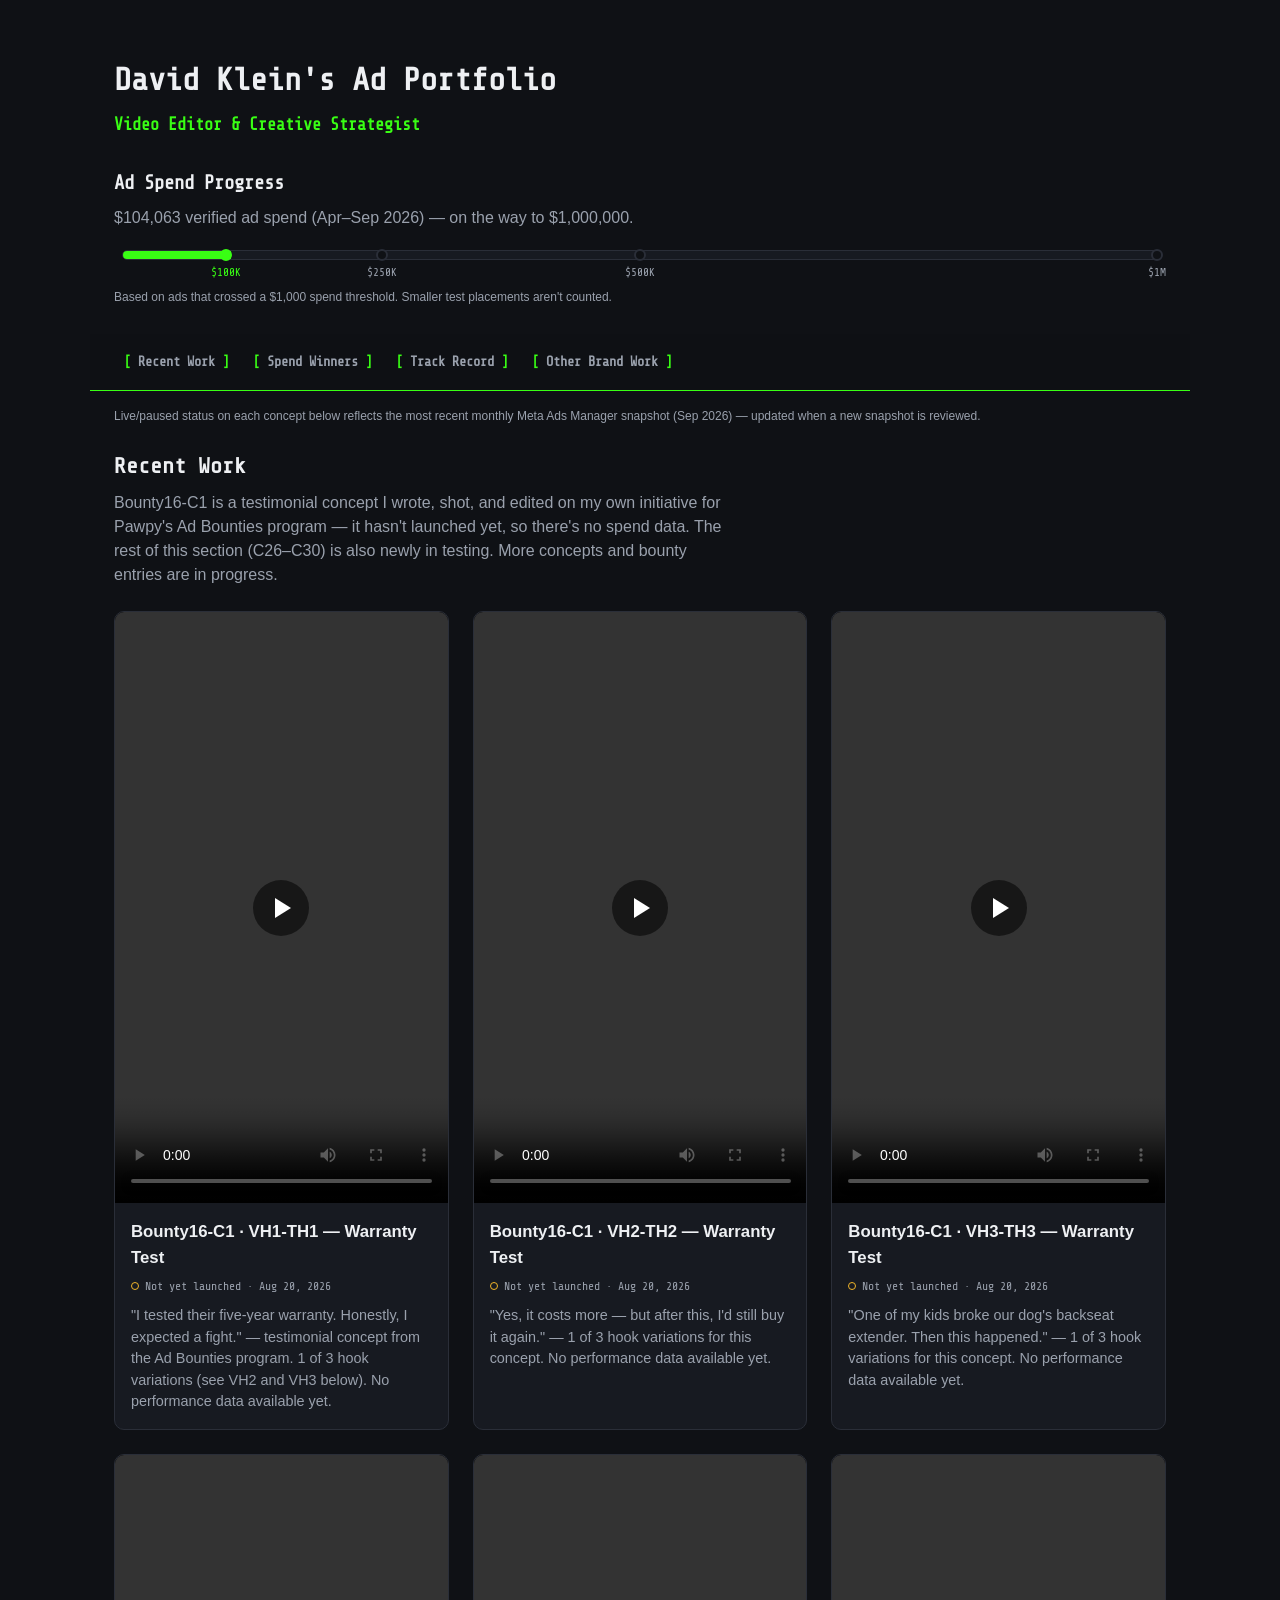
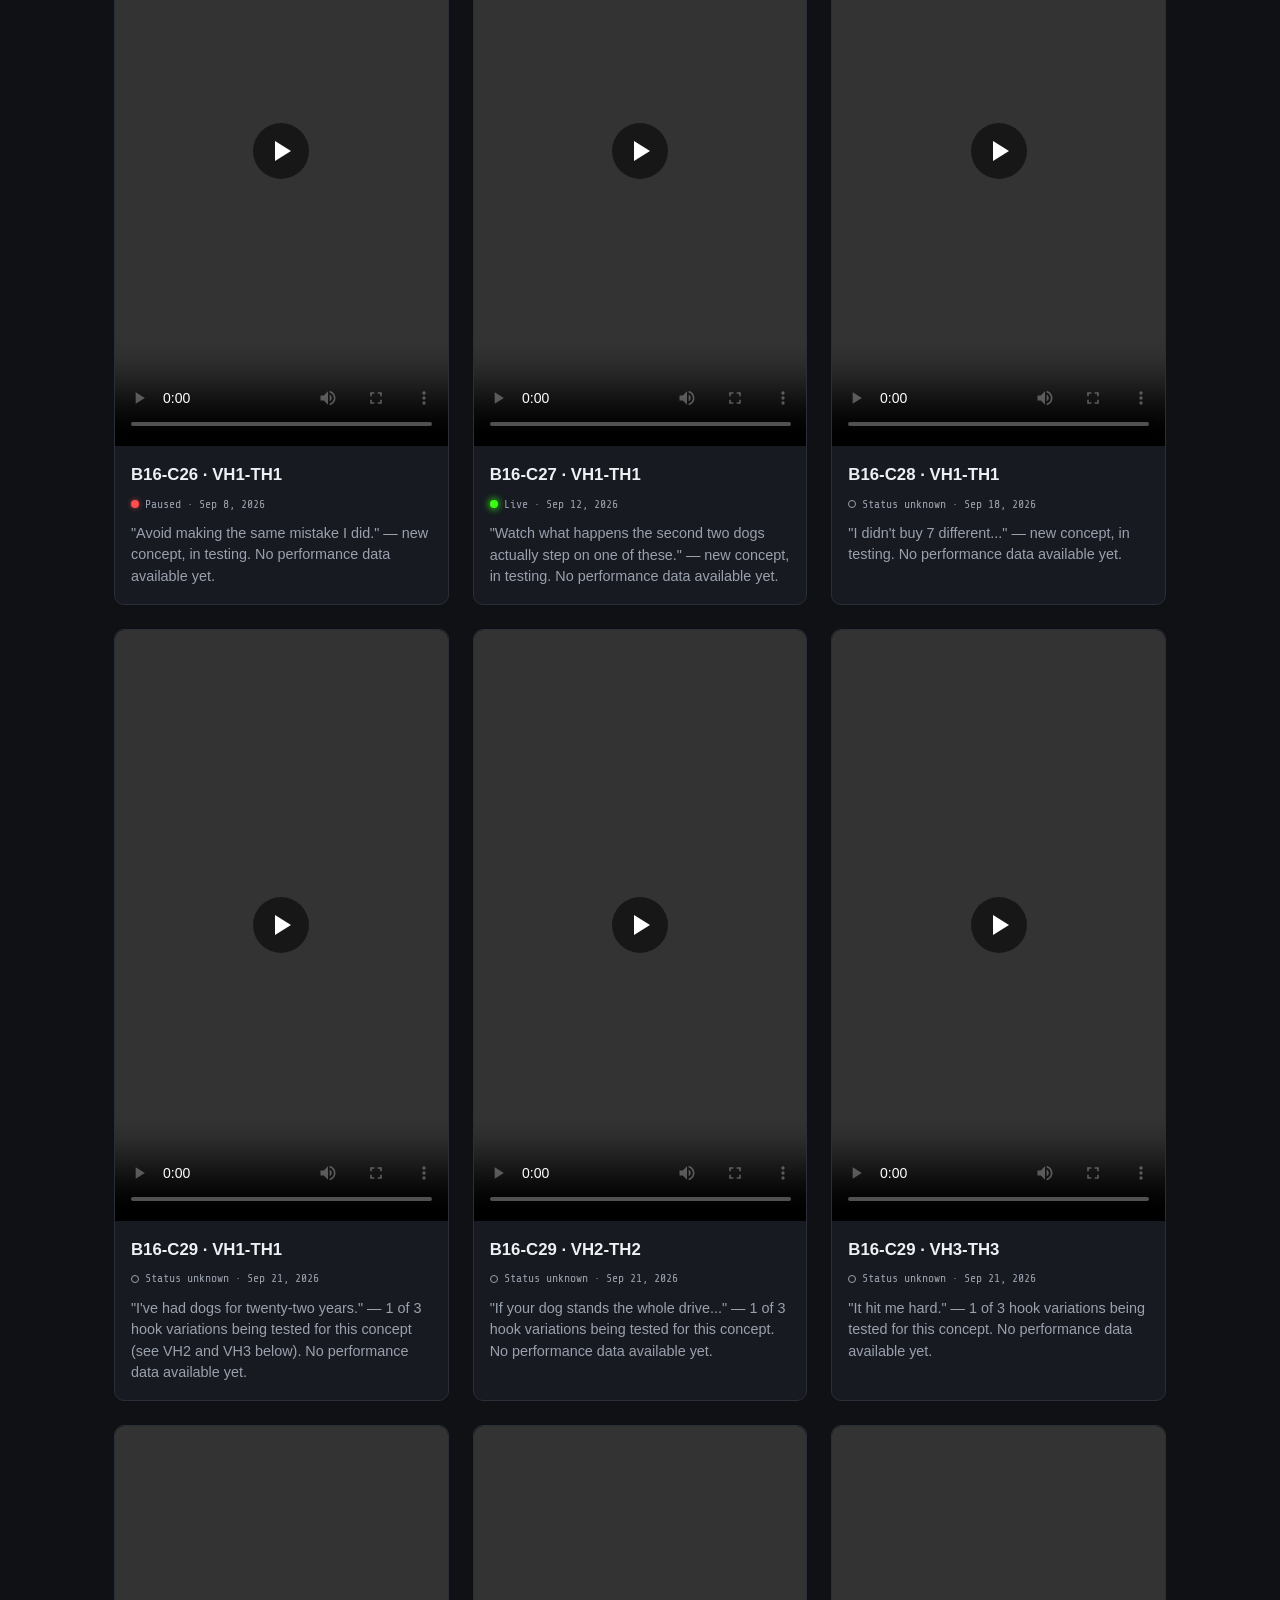
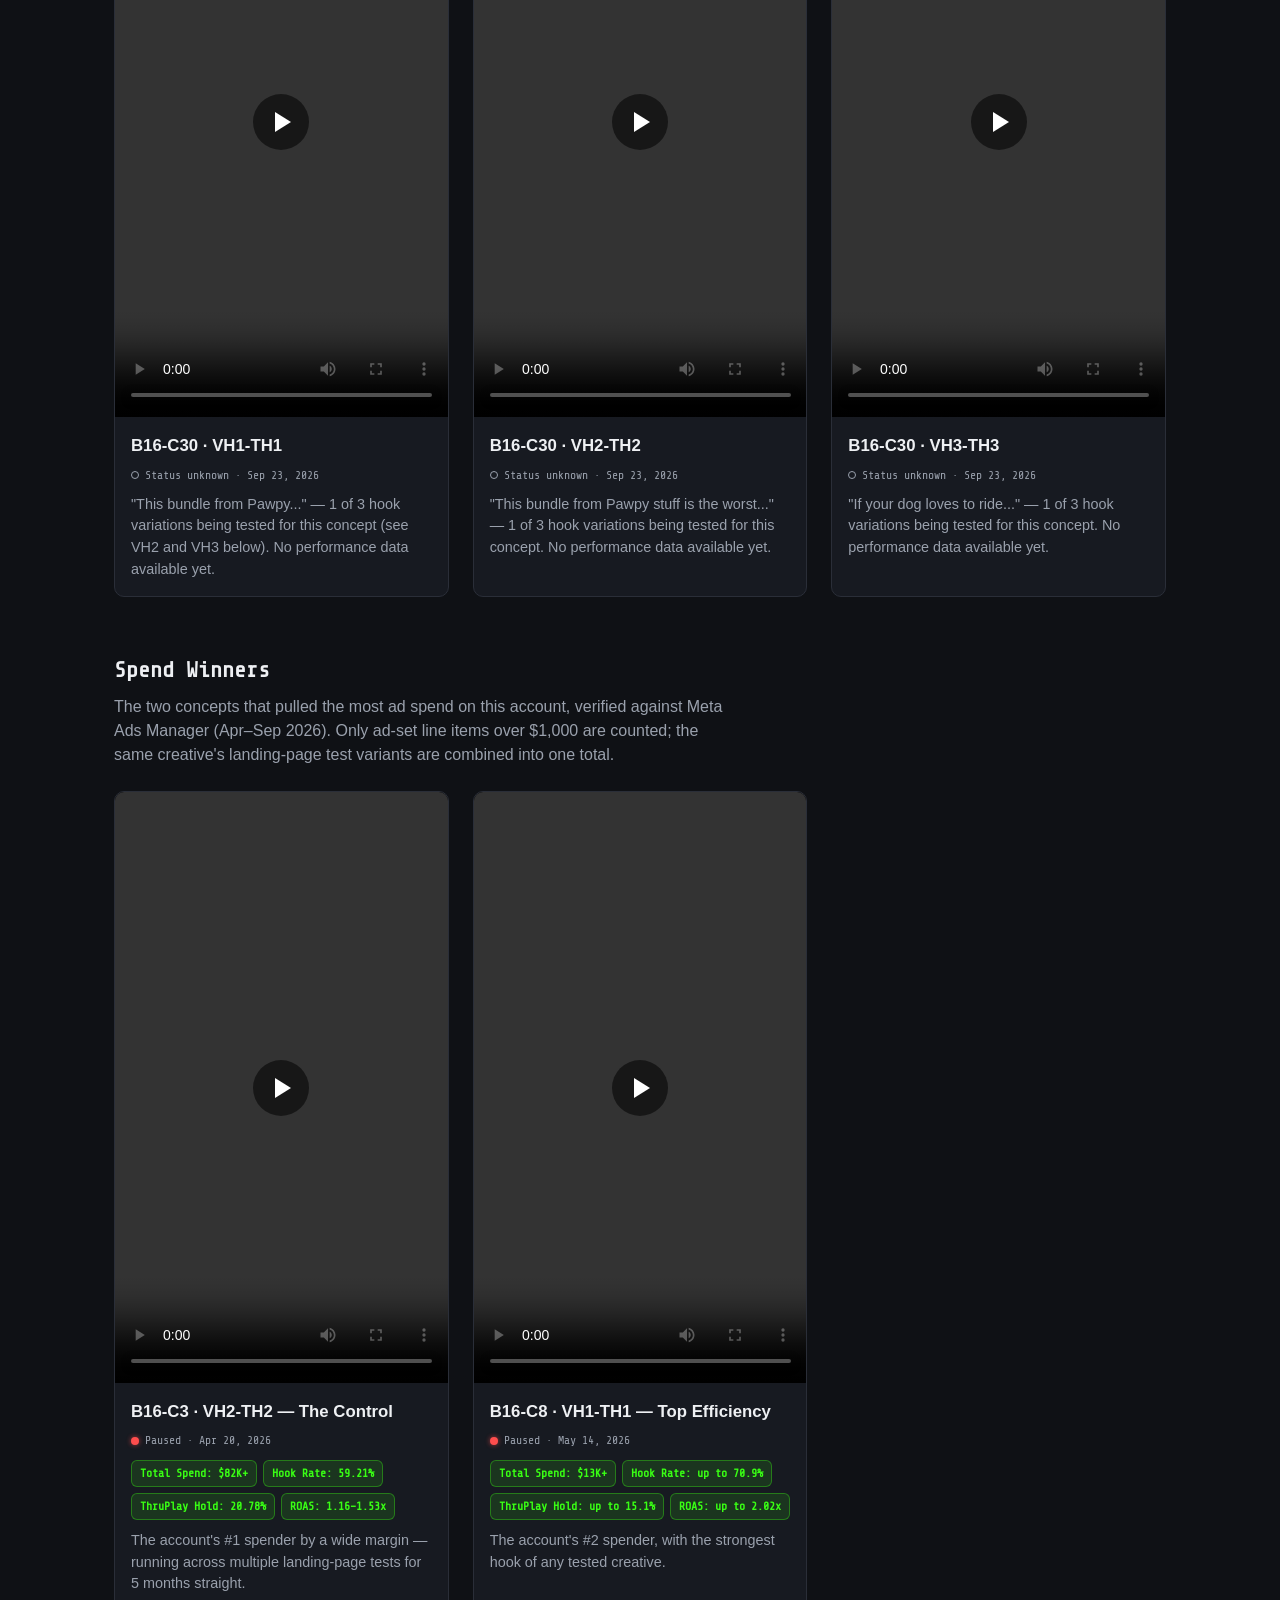
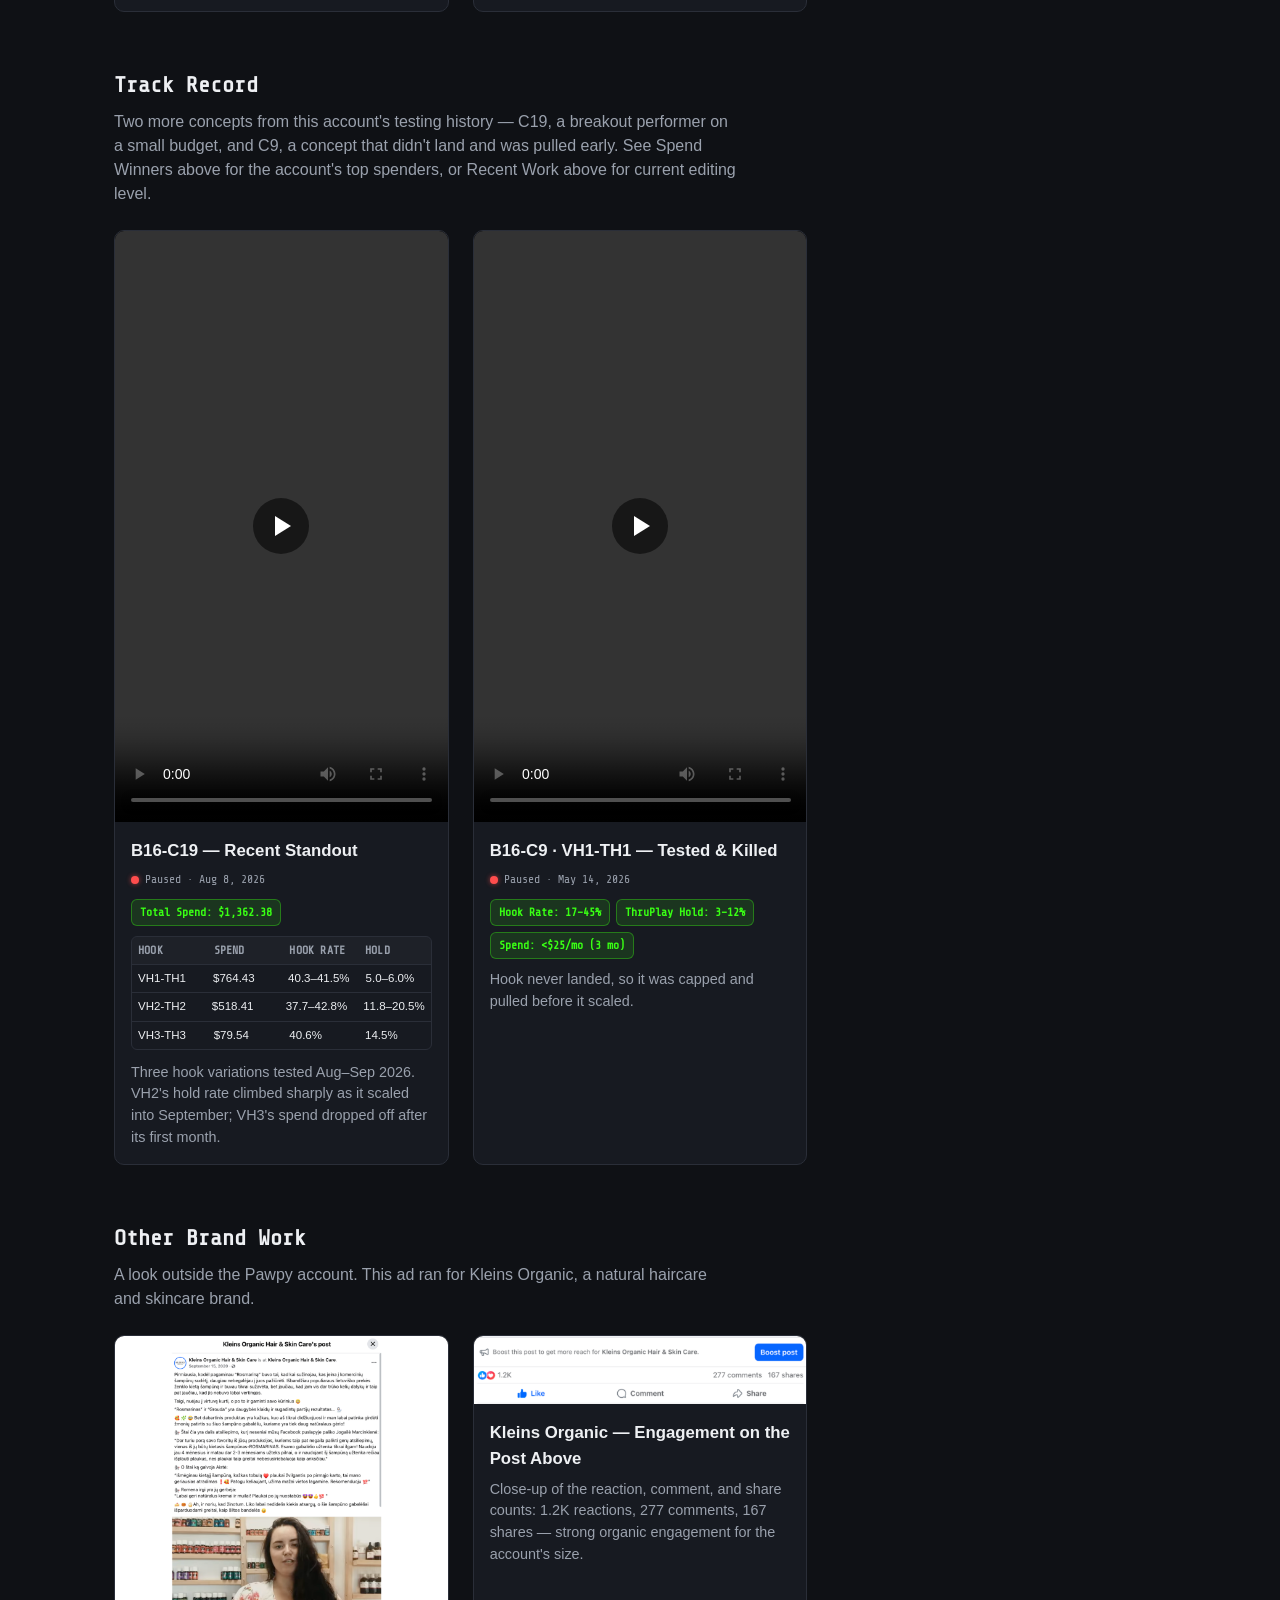
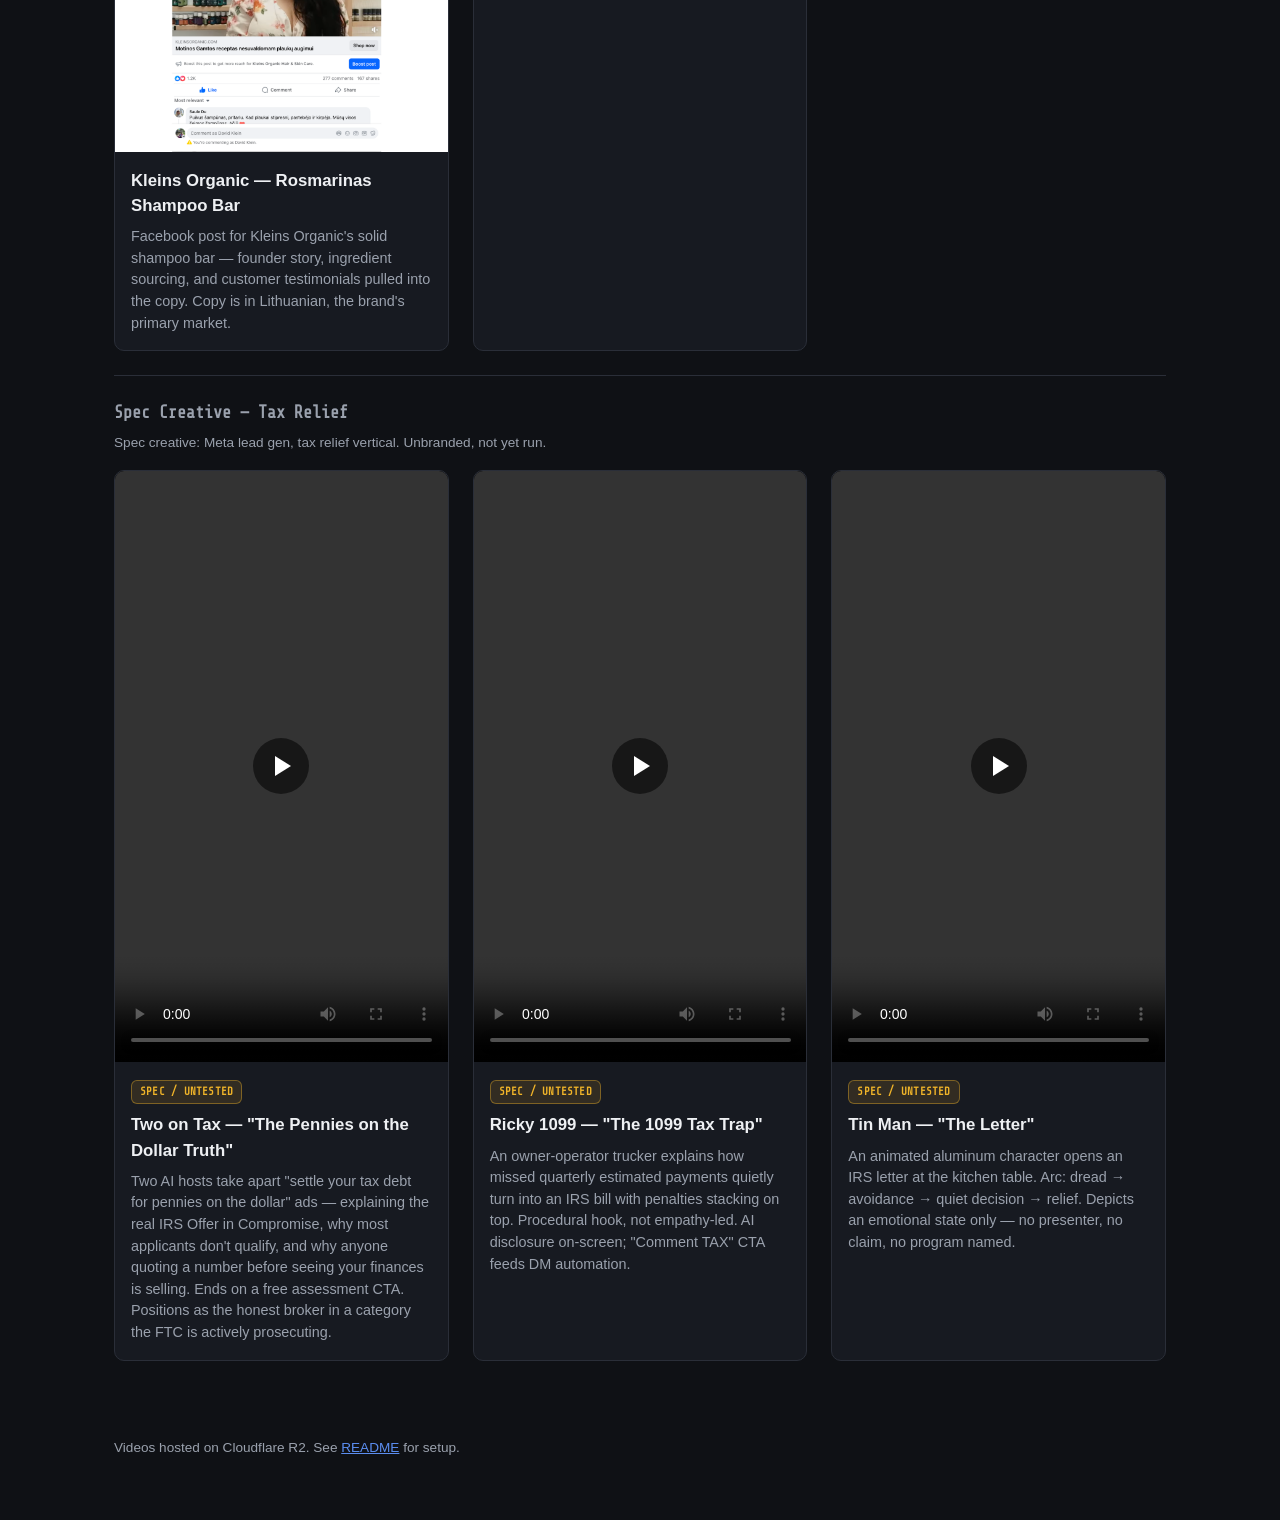
==== commit 041fb815: "Drop "Junior" from the header subtitle Co-Authored-By: Claude Sonnet 5 <noreply@anthropic.com> Claud" ====
--- a/index.html
+++ b/index.html
@@ -13,7 +13,7 @@
 <body>
 <header>
 <h1>David Klein's Ad Portfolio</h1>
-<p class="subtitle">Video Editor &amp; Junior Creative Strategist</p>
+<p class="subtitle">Video Editor &amp; Creative Strategist</p>
 </header>
 
 <div id="spend-progress"></div>
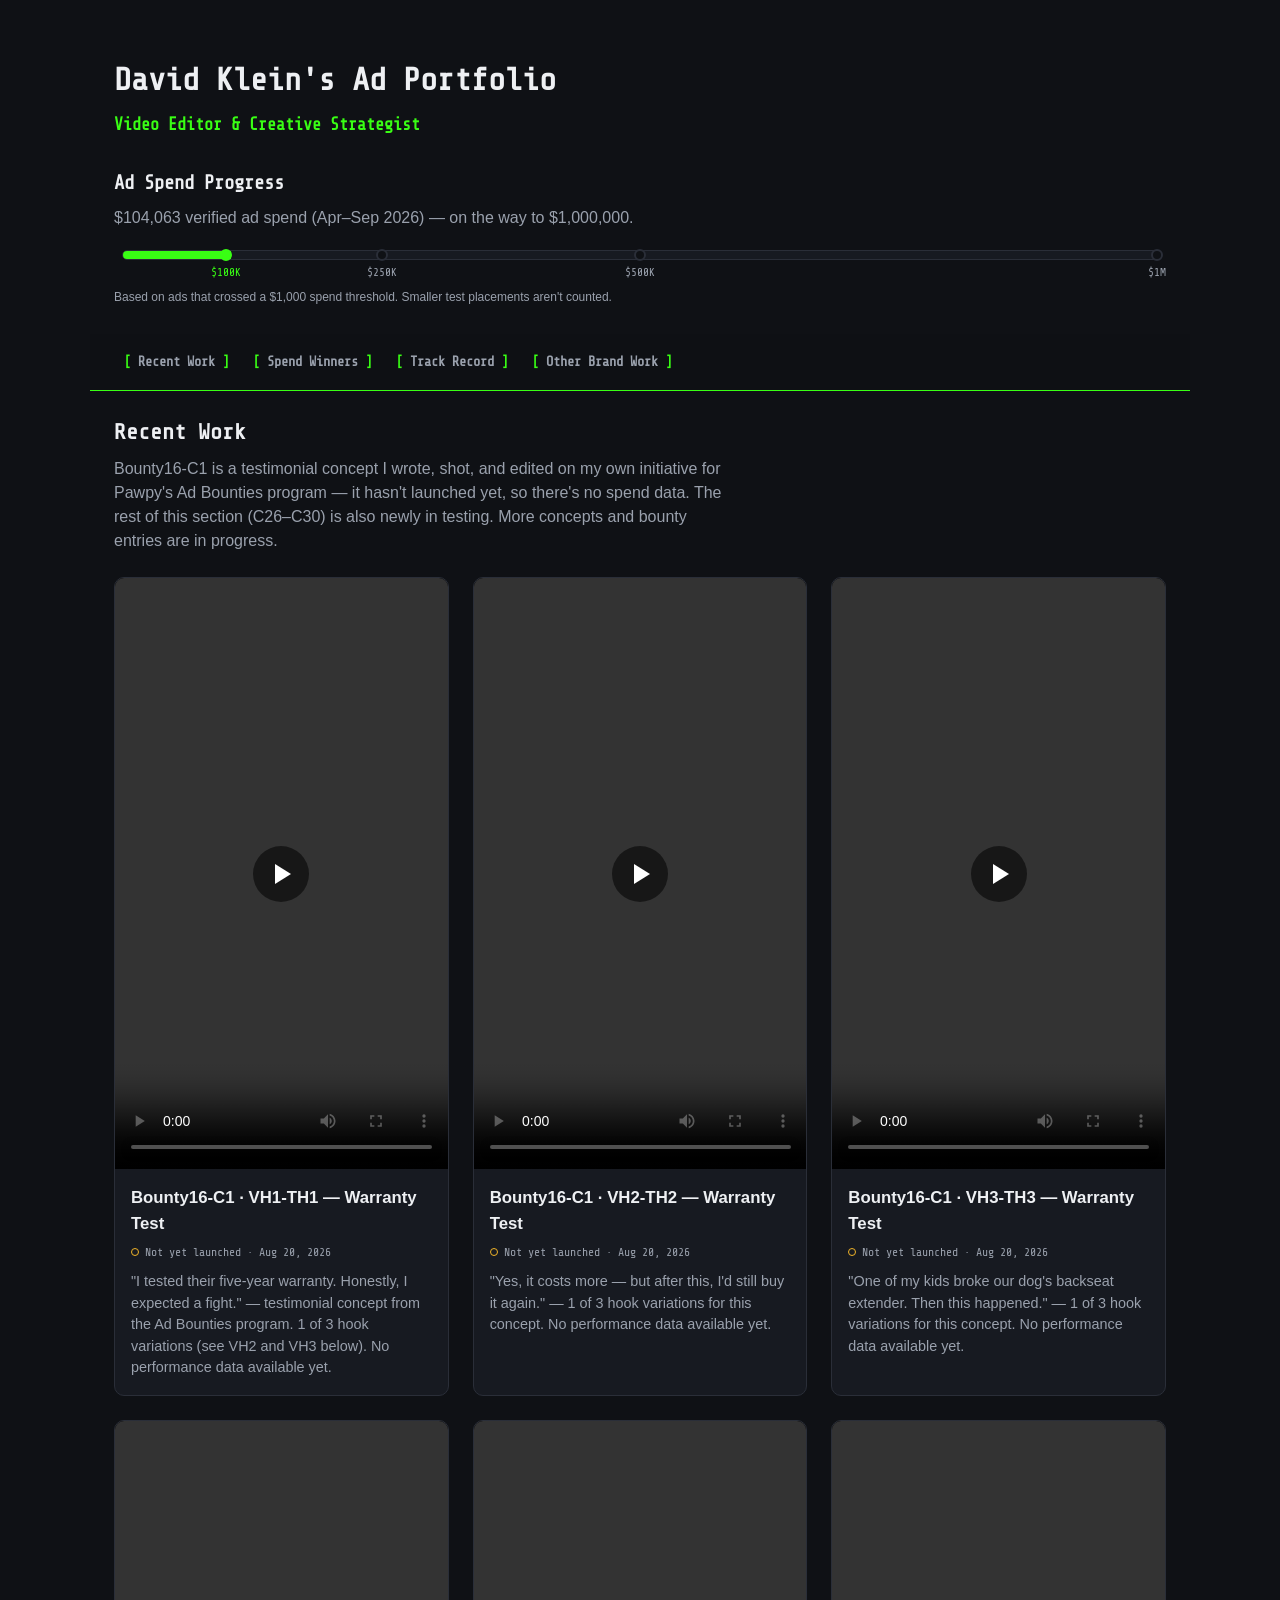
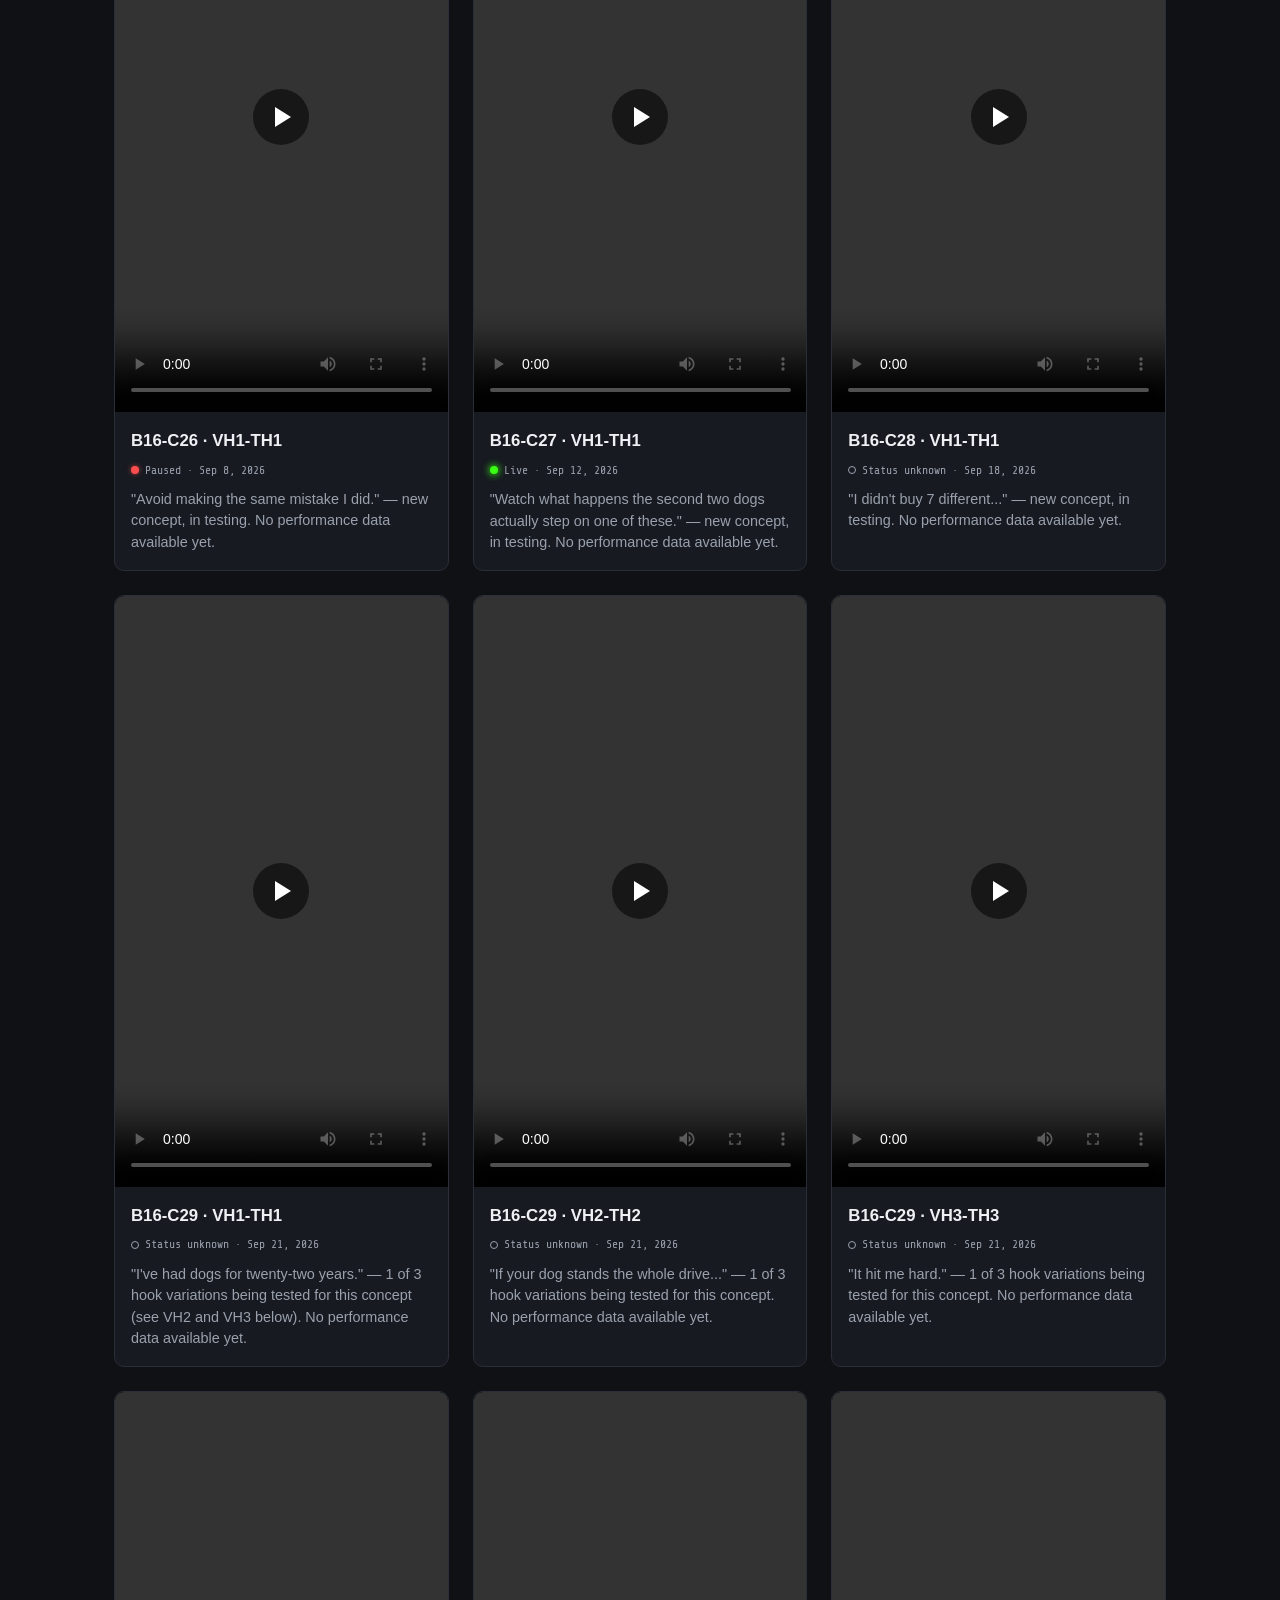
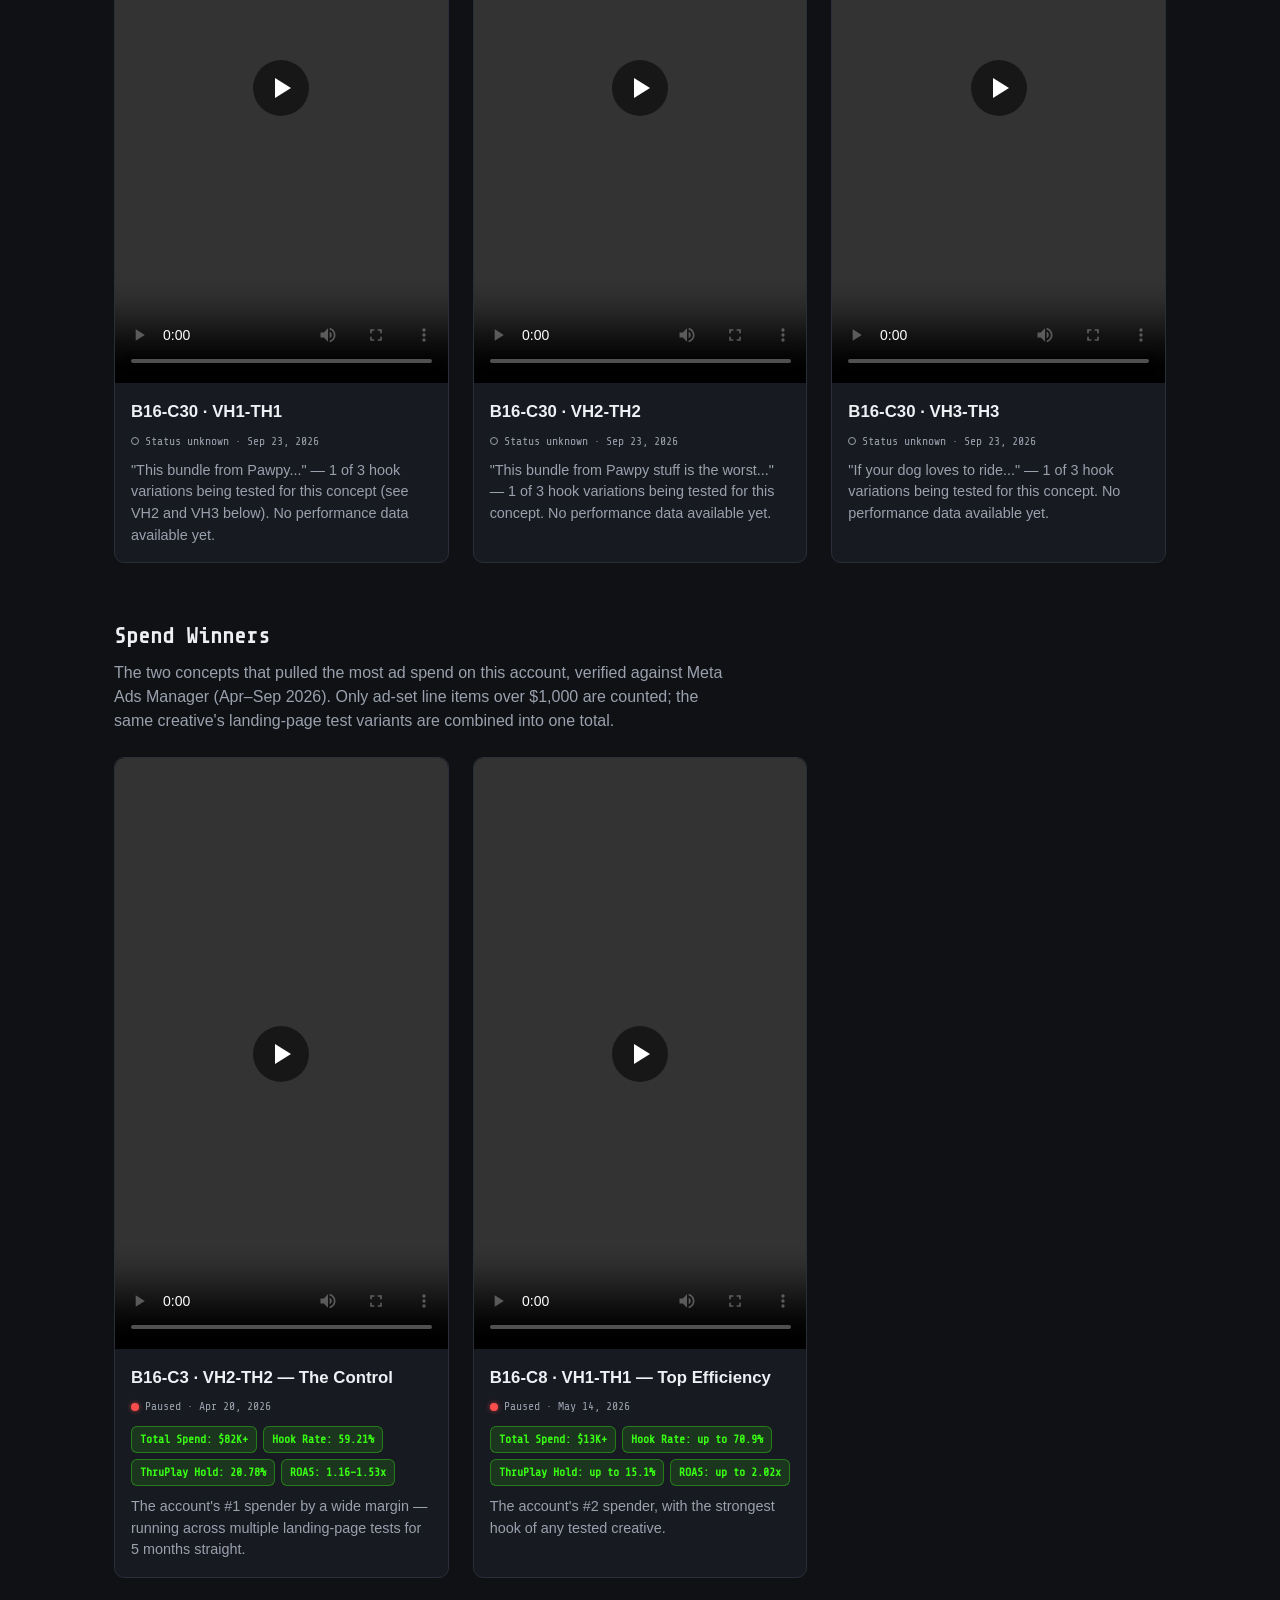
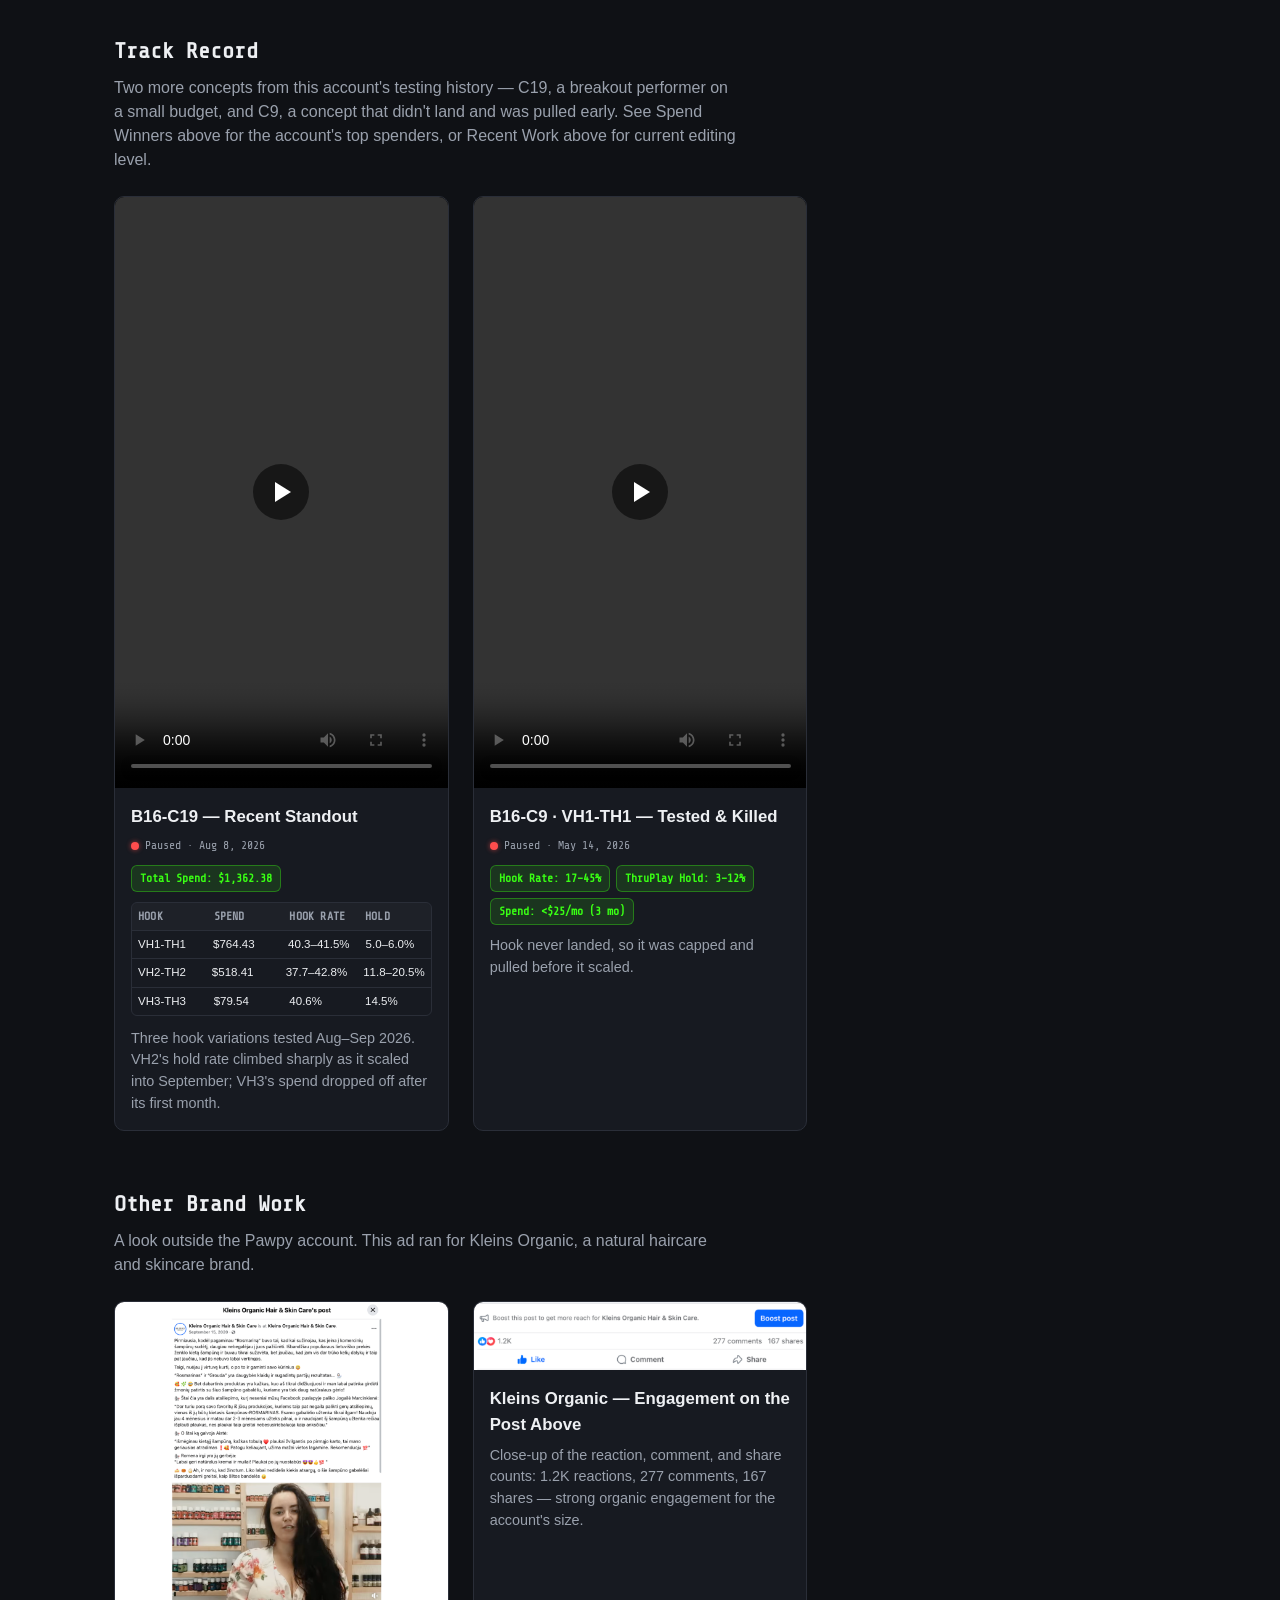
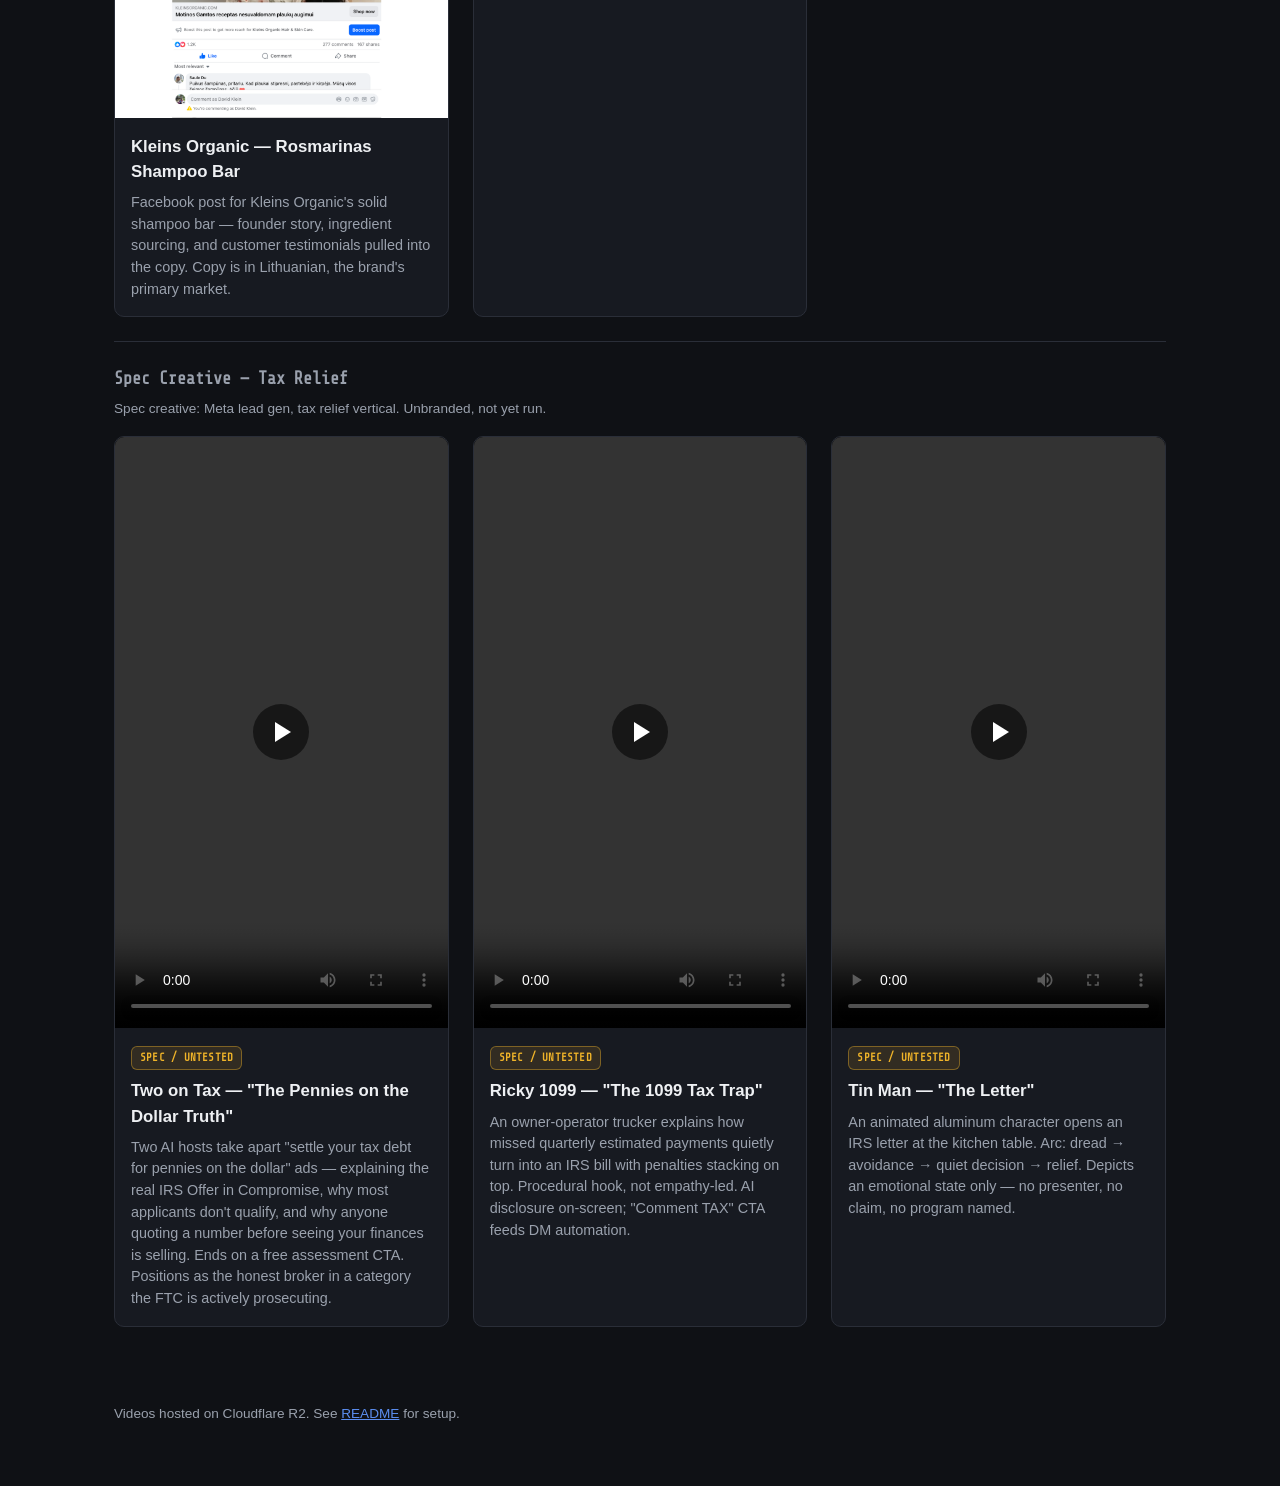
==== commit b138edb5: "Remove the sitewide status-as-of disclosure note Co-Authored-By: Claude Sonnet 5 <noreply@anthropic." ====
--- a/index.html
+++ b/index.html
@@ -20,8 +20,6 @@
 
 <nav id="site-nav" class="site-nav"></nav>
 
-<p id="status-note" class="status-note"></p>
-
 <main id="portfolio"></main>
 
 <footer>
--- a/styles.css
+++ b/styles.css
@@ -182,14 +182,6 @@
   padding: 24px 24px 64px;
 }
 
-.status-note {
-  max-width: 1100px;
-  margin: 16px auto 0;
-  padding: 0 24px;
-  color: var(--text-dim);
-  font-size: 0.75rem;
-}
-
 .portfolio-section {
   margin-bottom: 56px;
   scroll-margin-top: 56px;
